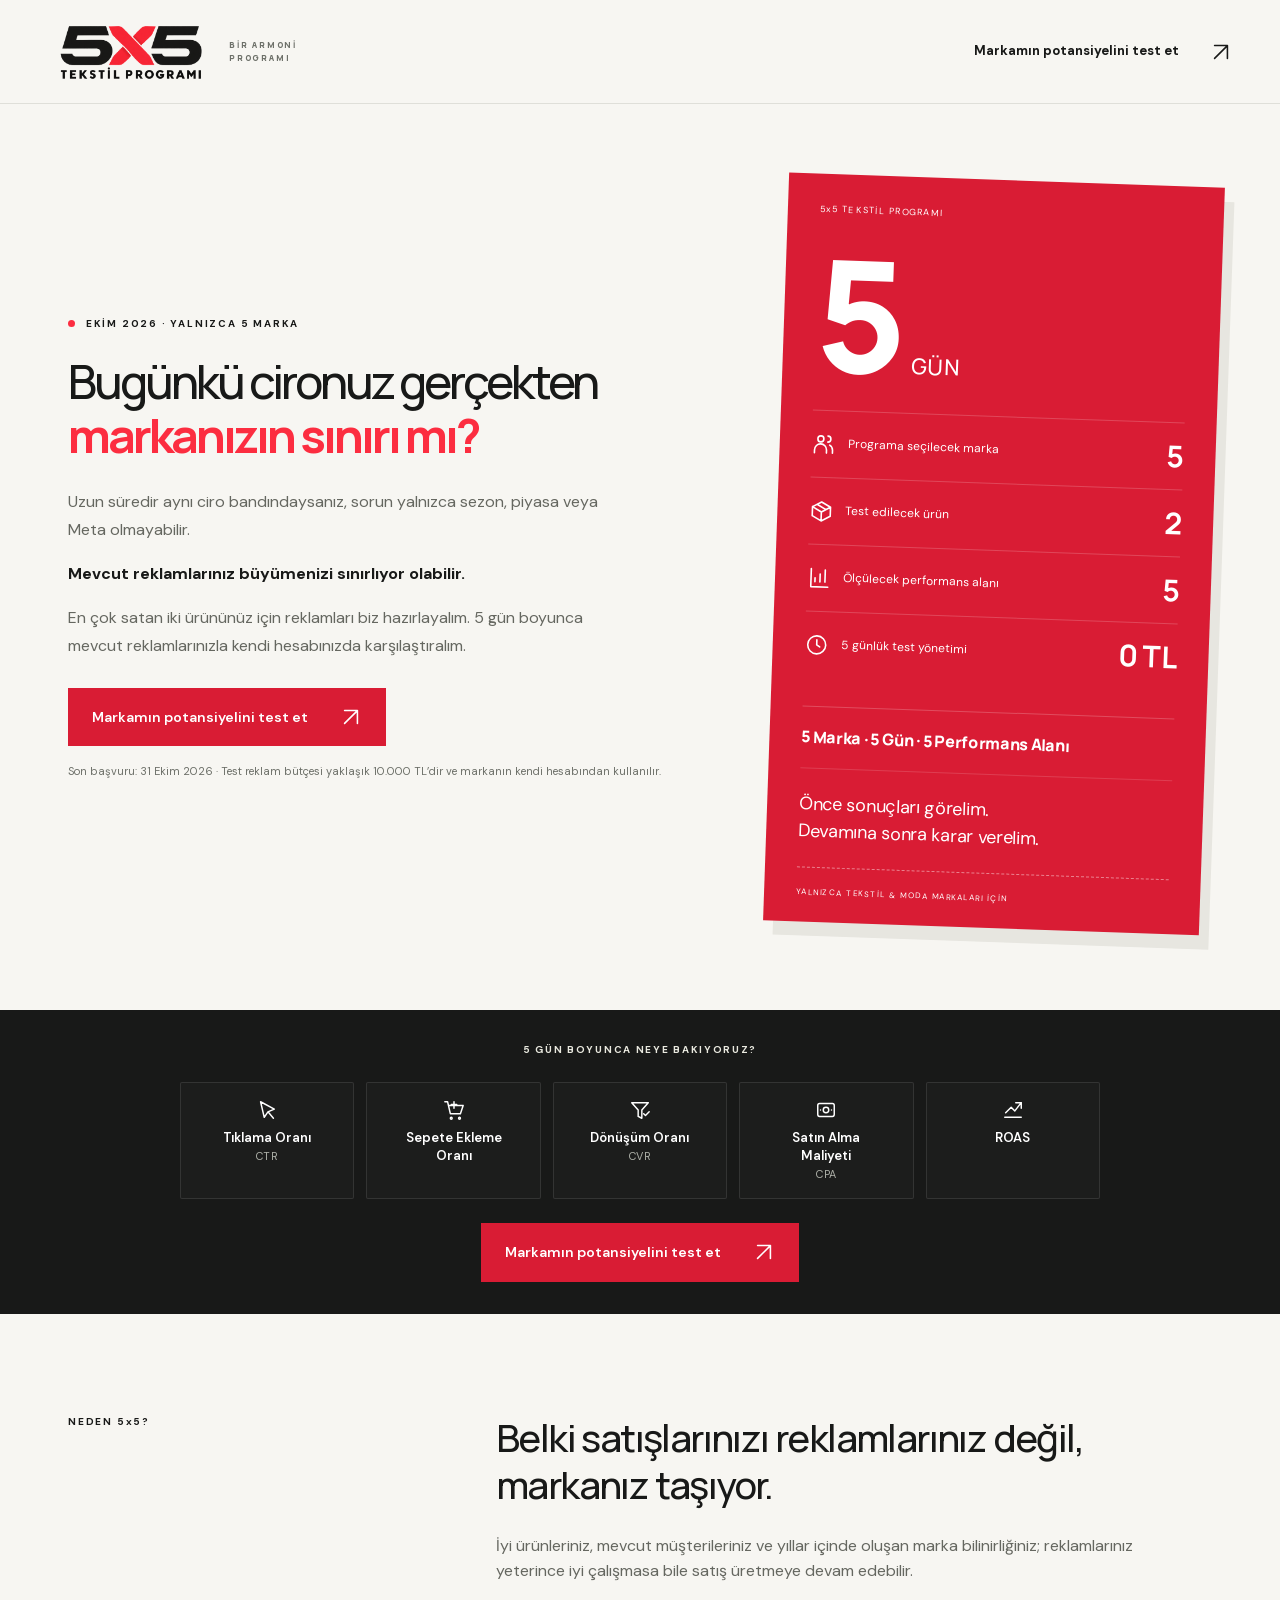
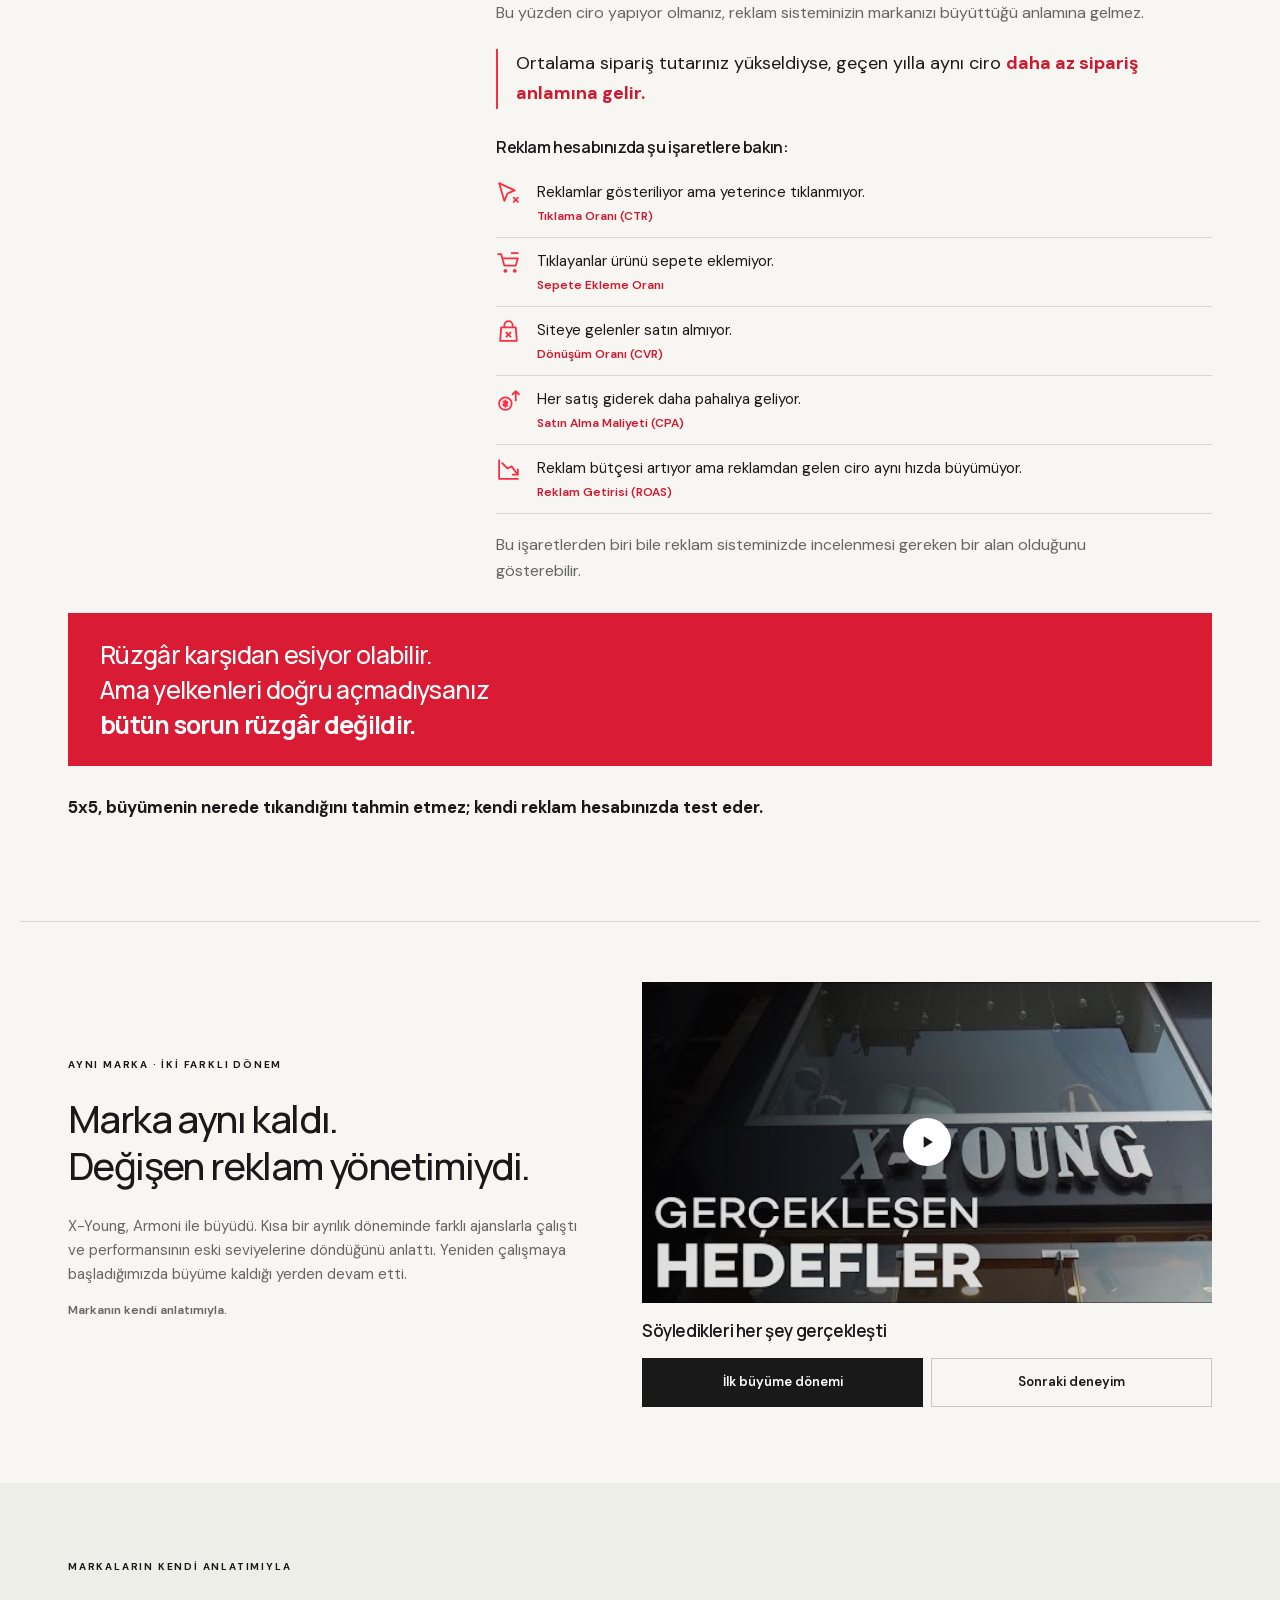
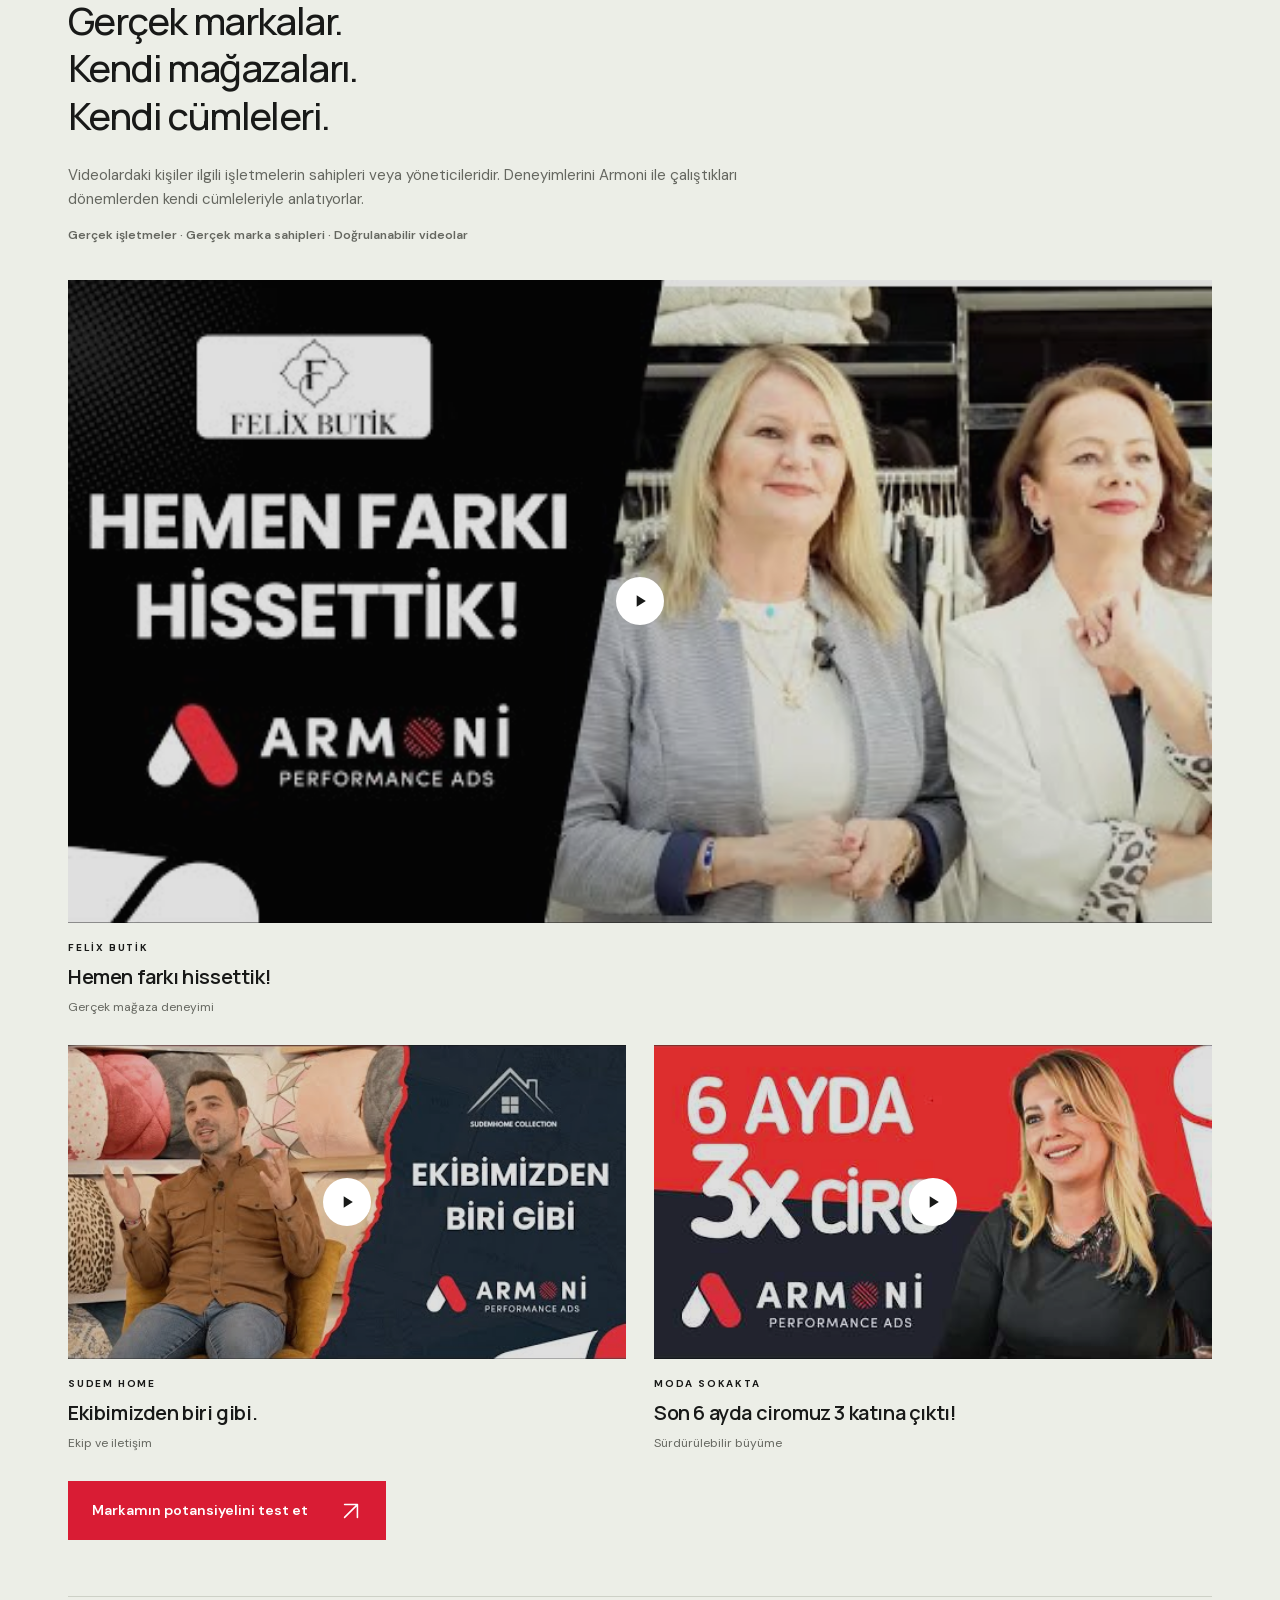
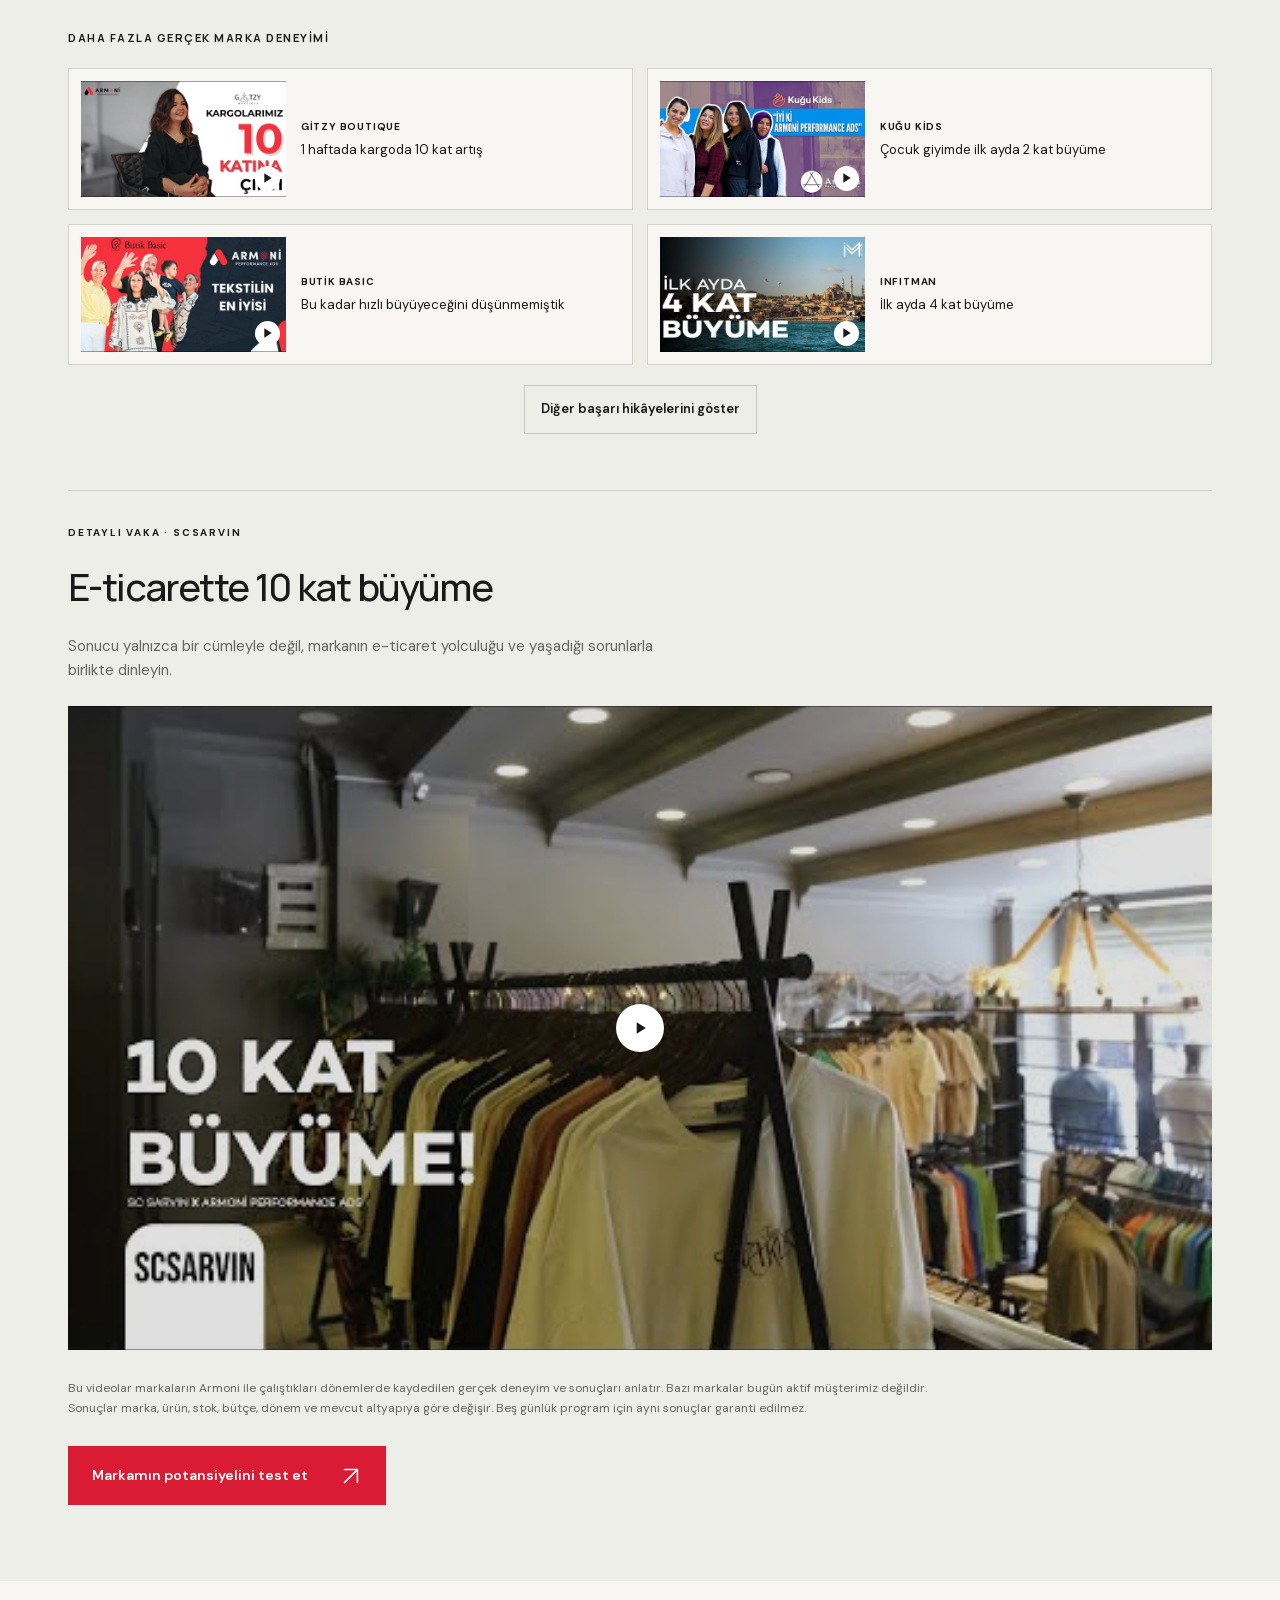
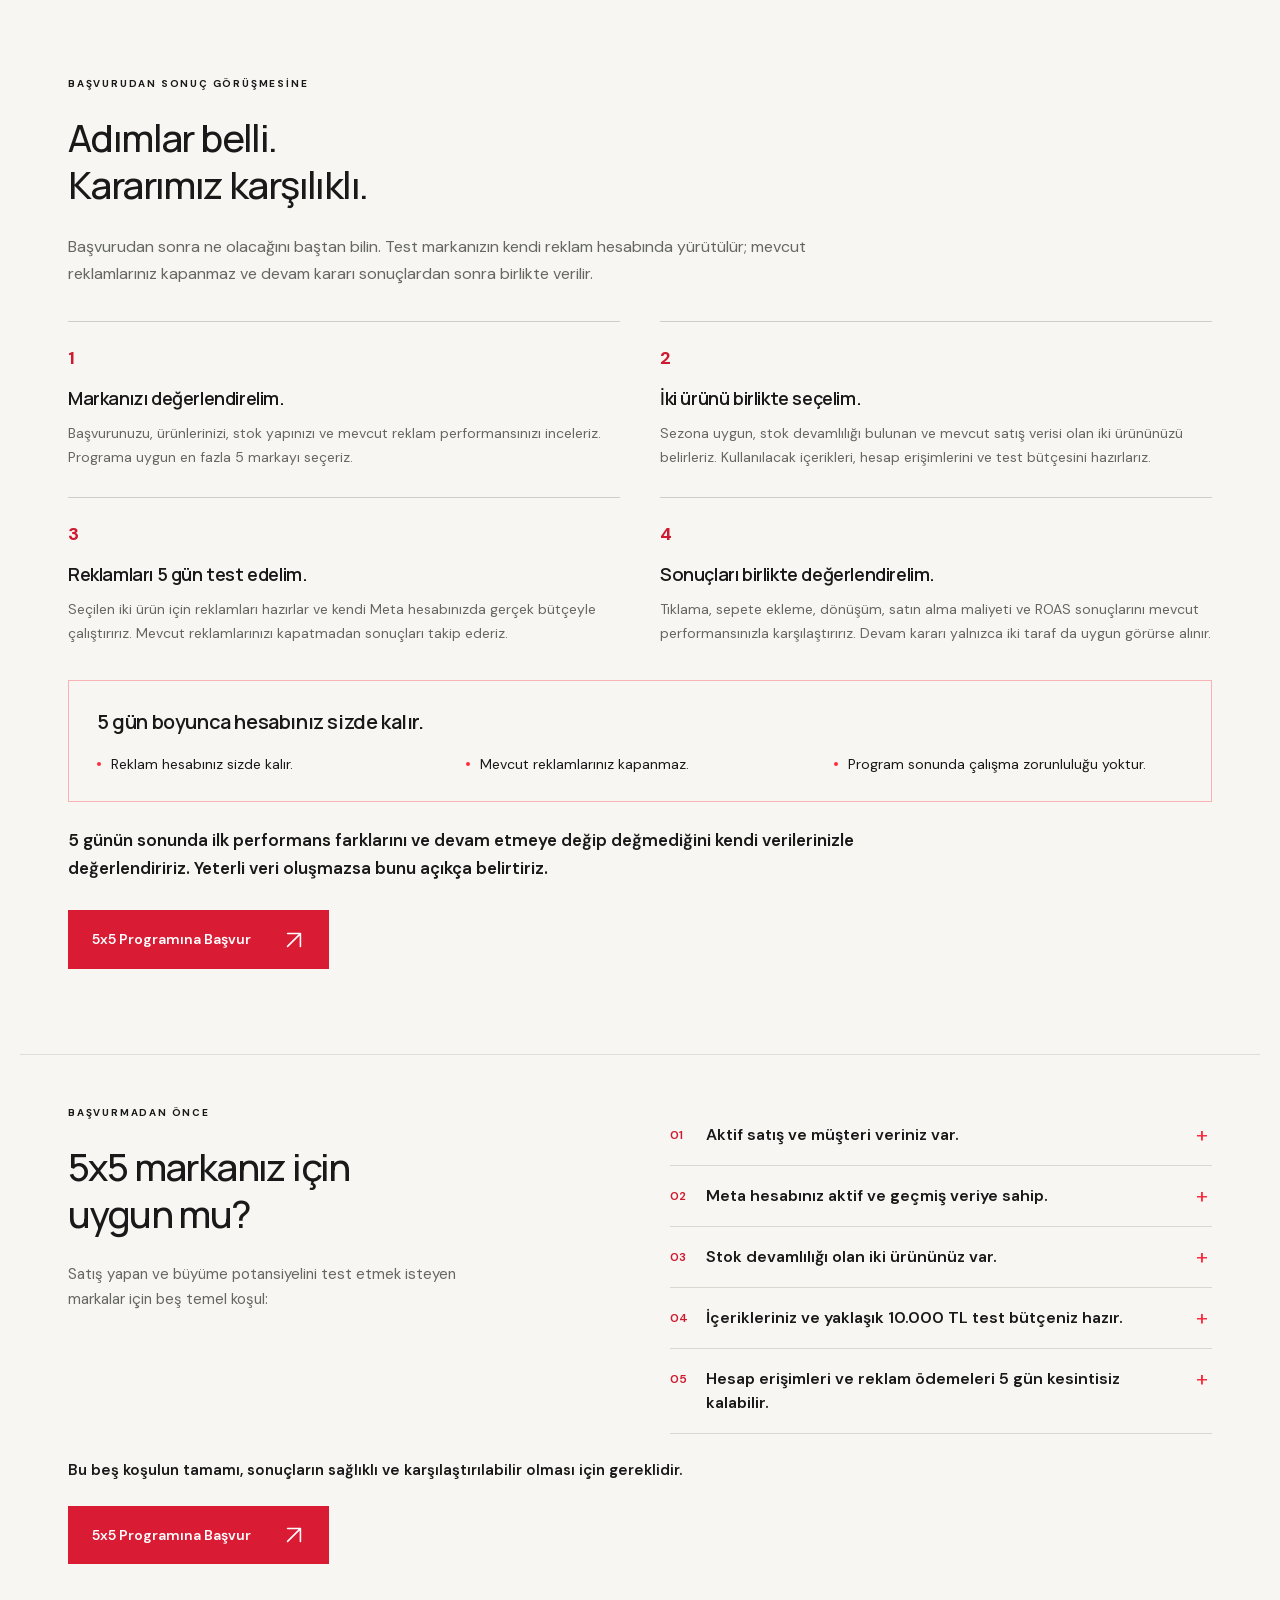
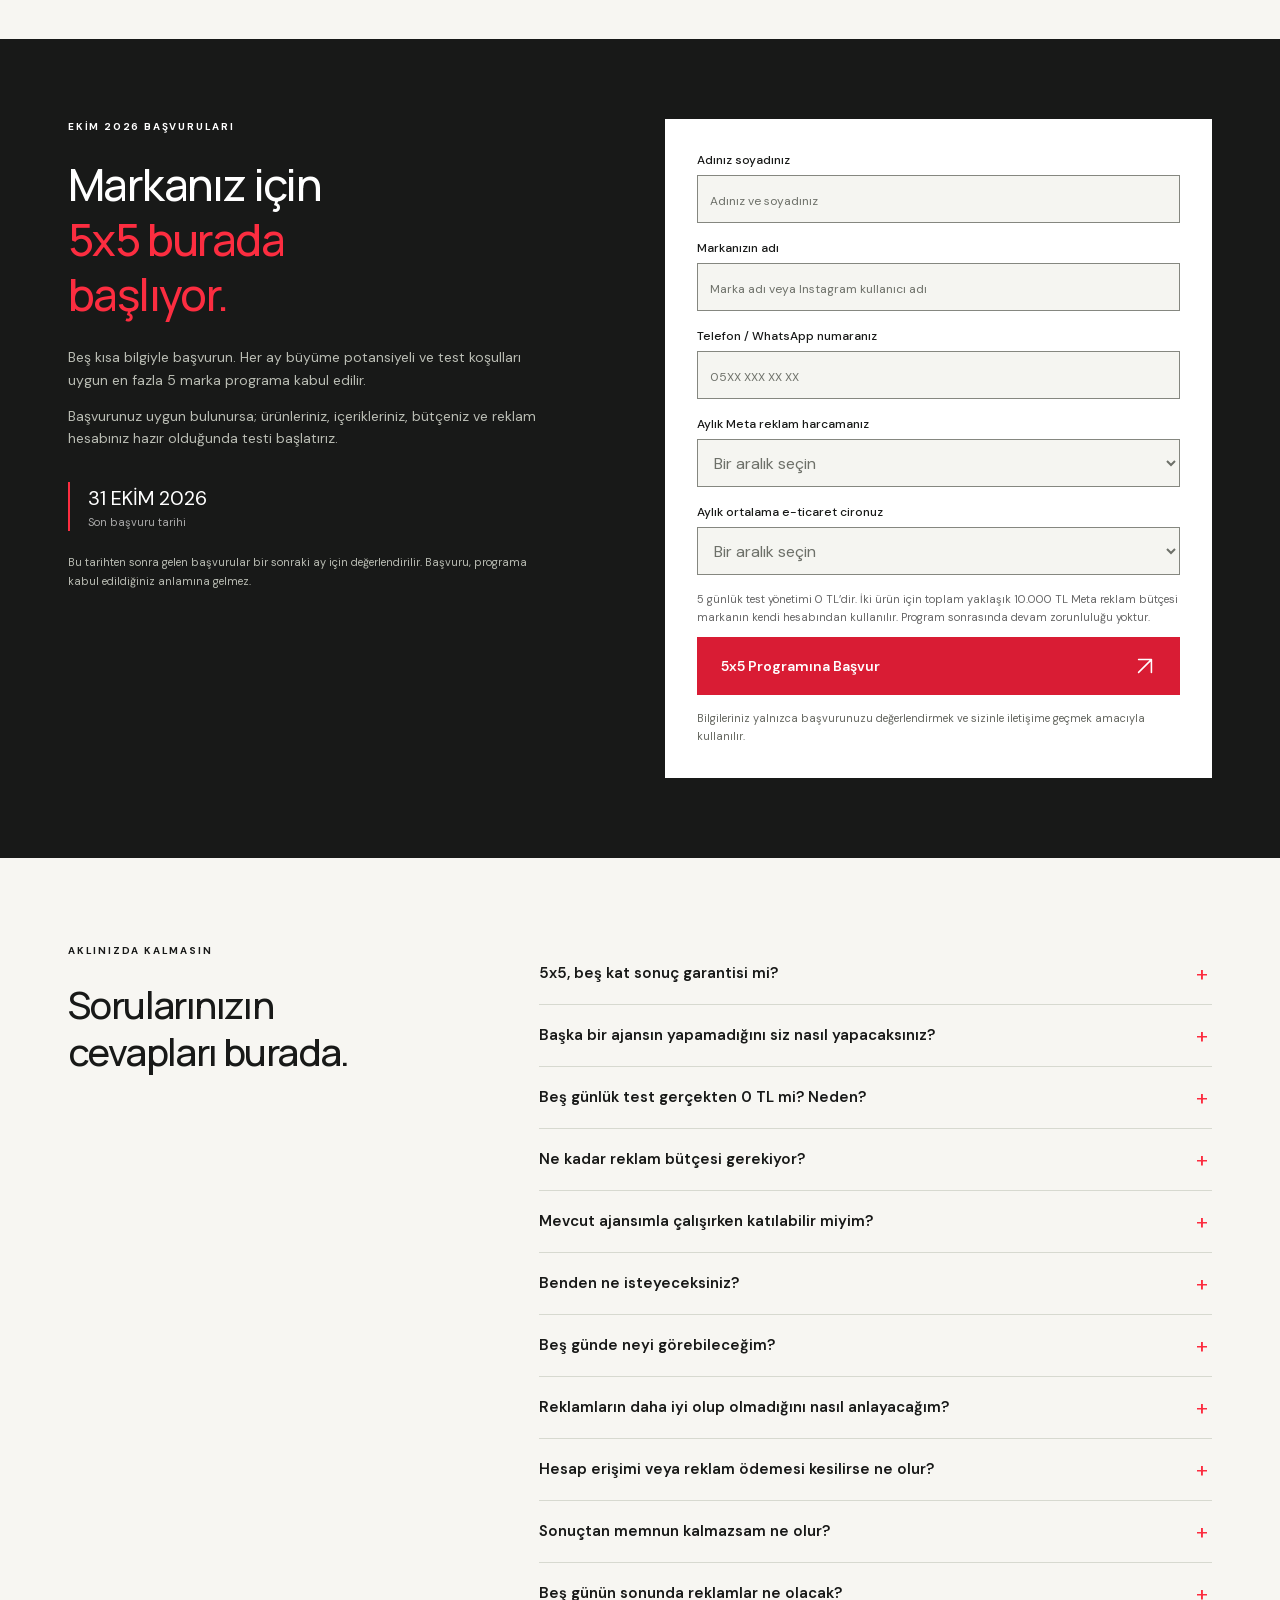
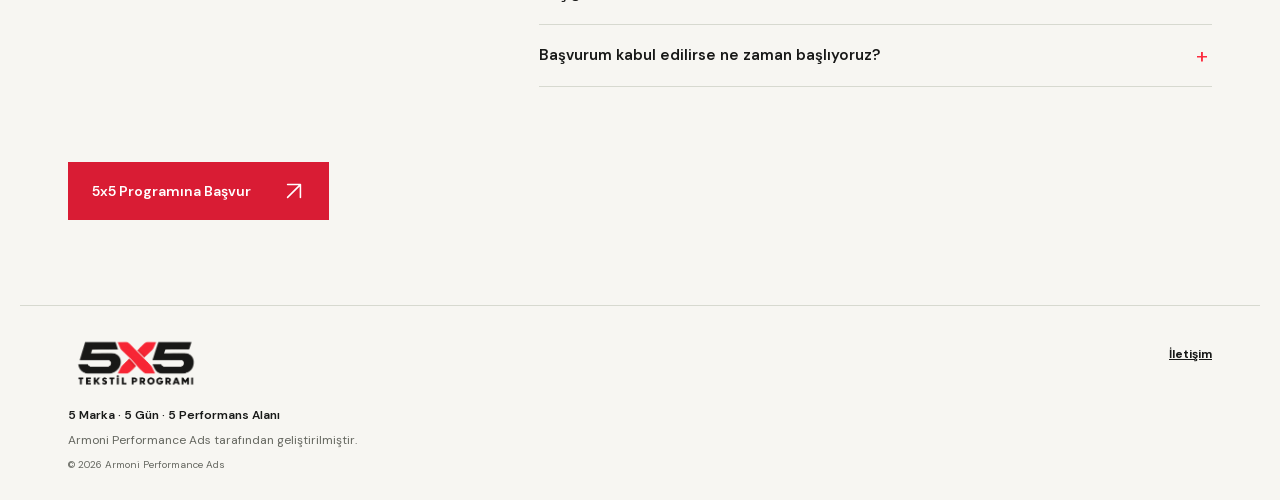
==== index2.html @ 724b3613 "Rename index.html to index2.html" ====
<!doctype html><html lang="tr"><head><meta charset="utf-8"><meta name="viewport" content="width=device-width,initial-scale=1,viewport-fit=cover"><meta name="referrer" content="strict-origin-when-cross-origin"><meta name="description" content="Tekstil markanızın reklam performansını 5 günde gerçek verilerle karşılaştırın. Her ay en fazla 5 marka. 5 günlük test yönetimi 0 TL."><title>5x5 Tekstil Programı | Armoni Performance Ads</title><link rel="canonical" href="https://5x5tekstilprogrami.com/"><meta name="robots" content="index,follow"><meta property="og:type" content="website"><meta property="og:locale" content="tr_TR"><meta property="og:title" content="5x5 Tekstil Programı | Armoni Performance Ads"><meta property="og:description" content="Tekstil markanızın reklam performansını 5 günde gerçek verilerle karşılaştırın. Her ay en fazla 5 marka. 5 günlük test yönetimi 0 TL."><meta property="og:url" content="https://5x5tekstilprogrami.com/"><meta property="og:image" content="https://5x5tekstilprogrami.com/assets/5x5-tekstil-programi-logo.png"><meta property="og:image:width" content="568"><meta property="og:image:height" content="249"><meta property="og:image:alt" content="5x5 Tekstil Programı"><link rel="icon" type="image/png" href="assets/5x5-tekstil-programi-logo.png"><link rel="preload" as="font" href="assets/fonts/font-2.woff2" type="font/woff2" crossorigin><link rel="preload" as="font" href="assets/fonts/font-4.woff2" type="font/woff2" crossorigin><link rel="stylesheet" href="assets/fonts/fonts.css"><link rel="stylesheet" href="style.css"><link rel="preload" as="image" href="assets/5x5-tekstil-programi-logo.png" fetchpriority="high"></head><body><a class="skip-link" href="#main-content">İçeriğe geç</a>
<header><a class="brand" href="#" aria-label="5x5 Tekstil Programı ana sayfa"><img class="program-logo" src="assets/5x5-tekstil-programi-logo.png" alt="5x5 Tekstil Programı" width="568" height="249" loading="eager" fetchpriority="high"><span class="small">BİR ARMONİ PROGRAMI</span></a><a class="nav-cta" href="#basvuru">Markamın potansiyelini test et <svg class="cta-arrow" xmlns="http://www.w3.org/2000/svg" width="22" height="22" viewBox="0 0 24 24" fill="none" stroke="currentColor" stroke-width="1.7" stroke-linecap="round" stroke-linejoin="round" aria-hidden="true" focusable="false"><path d="M5 19 19 5M5 5h14v14"/></svg></a></header>
<main id="main-content" tabindex="-1"><section class="hero wrap"><div><p class="eyebrow"><span class="dot"></span> EKİM 2026 · YALNIZCA 5 MARKA</p><h1>Bugünkü cironuz gerçekten<br><em><strong>markanızın sınırı mı?</strong></em></h1><div class="hero-copy"><p>Uzun süredir aynı ciro bandındaysanız, sorun yalnızca sezon, piyasa veya Meta olmayabilir.</p><p><strong>Mevcut reklamlarınız büyümenizi sınırlıyor olabilir.</strong></p><p>En çok satan iki ürününüz için reklamları biz hazırlayalım. 5 gün boyunca mevcut reklamlarınızla kendi hesabınızda karşılaştıralım.</p></div><a class="button" href="#basvuru">Markamın potansiyelini test et <svg class="cta-arrow" xmlns="http://www.w3.org/2000/svg" width="22" height="22" viewBox="0 0 24 24" fill="none" stroke="currentColor" stroke-width="1.7" stroke-linecap="round" stroke-linejoin="round" aria-hidden="true" focusable="false"><path d="M5 19 19 5M5 5h14v14"/></svg></a><p class="fine">Son başvuru: 31 Ekim 2026 · Test reklam bütçesi yaklaşık 10.000 TL’dir ve markanın kendi hesabından kullanılır.</p></div><aside class="program"><div class="program-top">5x5 TEKSTİL PROGRAMI</div><div class="big-five">5<span>GÜN</span></div><div class="ticket-row"><span class="ticket-label"><svg class="metric-icon" xmlns="http://www.w3.org/2000/svg" width="24" height="24" viewBox="0 0 24 24" fill="none" stroke="currentColor" stroke-width="1.6" stroke-linecap="round" stroke-linejoin="round" aria-hidden="true" focusable="false"><circle cx="9" cy="7" r="3"/><path d="M3 21v-3a6 6 0 0 1 12 0v3M16 4a3 3 0 0 1 0 6M21 21v-3a6 6 0 0 0-3-5"/></svg><span>Programa seçilecek marka</span></span><strong>5</strong></div><div class="ticket-row"><span class="ticket-label"><svg class="metric-icon" xmlns="http://www.w3.org/2000/svg" width="24" height="24" viewBox="0 0 24 24" fill="none" stroke="currentColor" stroke-width="1.6" stroke-linecap="round" stroke-linejoin="round" aria-hidden="true" focusable="false"><path d="m12 3 9 5-9 5-9-5 9-5Zm-9 5v9l9 5 9-5V8M12 13v9M7.5 5.5l9 5"/></svg><span>Test edilecek ürün</span></span><strong>2</strong></div><div class="ticket-row"><span class="ticket-label"><svg class="metric-icon" xmlns="http://www.w3.org/2000/svg" width="24" height="24" viewBox="0 0 24 24" fill="none" stroke="currentColor" stroke-width="1.6" stroke-linecap="round" stroke-linejoin="round" aria-hidden="true" focusable="false"><path d="M4 3v18h17M8 16v-4M13 16V8M18 16V4"/></svg><span>Ölçülecek performans alanı</span></span><strong>5</strong></div><div class="ticket-row"><span class="ticket-label"><svg class="metric-icon" xmlns="http://www.w3.org/2000/svg" width="24" height="24" viewBox="0 0 24 24" fill="none" stroke="currentColor" stroke-width="1.6" stroke-linecap="round" stroke-linejoin="round" aria-hidden="true" focusable="false"><circle cx="12" cy="12" r="9"/><path d="M12 7v5l3 2"/></svg><span>5 günlük test yönetimi</span></span><strong>0 TL</strong></div><p class="program-method">5 Marka · 5 Gün · 5 Performans Alanı</p><p class="program-message">Önce sonuçları görelim.<br>Devamına sonra karar verelim.</p><span class="ticket-bottom">YALNIZCA TEKSTİL &amp; MODA MARKALARI İÇİN</span></aside></section>
<div class="strip performance-strip"><p>5 GÜN BOYUNCA NEYE BAKIYORUZ?</p><ul role="list" aria-label="Ölçülen beş performans alanı"><li><svg class="metric-icon" xmlns="http://www.w3.org/2000/svg" width="24" height="24" viewBox="0 0 24 24" fill="none" stroke="currentColor" stroke-width="1.6" stroke-linecap="round" stroke-linejoin="round" aria-hidden="true" focusable="false"><path d="m5 3 4 17 4-6 7-3L5 3ZM14 15l5 6"/></svg><span class="performance-name">Tıklama Oranı</span><span class="performance-detail">CTR</span></li><li><svg class="metric-icon" xmlns="http://www.w3.org/2000/svg" width="24" height="24" viewBox="0 0 24 24" fill="none" stroke="currentColor" stroke-width="1.6" stroke-linecap="round" stroke-linejoin="round" aria-hidden="true" focusable="false"><path d="M2 3h3l3 13h11l3-9H6M12 3v7M9 6h6"/><circle cx="9" cy="21" r="1"/><circle cx="18" cy="21" r="1"/></svg><span class="performance-name">Sepete Ekleme<br>Oranı</span></li><li><svg class="metric-icon" xmlns="http://www.w3.org/2000/svg" width="24" height="24" viewBox="0 0 24 24" fill="none" stroke="currentColor" stroke-width="1.6" stroke-linecap="round" stroke-linejoin="round" aria-hidden="true" focusable="false"><path d="m3 4 7 8v7l4 2v-9l7-8H3ZM16 16l2 2 4-4"/></svg><span class="performance-name">Dönüşüm Oranı</span><span class="performance-detail">CVR</span></li><li><svg class="metric-icon" xmlns="http://www.w3.org/2000/svg" width="24" height="24" viewBox="0 0 24 24" fill="none" stroke="currentColor" stroke-width="1.6" stroke-linecap="round" stroke-linejoin="round" aria-hidden="true" focusable="false"><rect x="3" y="5" width="18" height="14" rx="2"/><circle cx="12" cy="12" r="3"/><path d="M6 12h.01M18 12h.01"/></svg><span class="performance-name">Satın Alma<br>Maliyeti</span><span class="performance-detail">CPA</span></li><li><svg class="metric-icon" xmlns="http://www.w3.org/2000/svg" width="24" height="24" viewBox="0 0 24 24" fill="none" stroke="currentColor" stroke-width="1.6" stroke-linecap="round" stroke-linejoin="round" aria-hidden="true" focusable="false"><path d="M3 20h18M4 15l6-6 4 4 7-9M15 4h6v6"/></svg><span class="performance-name">ROAS</span></li></ul><a class="button" href="#basvuru">Markamın potansiyelini test et <svg class="cta-arrow" xmlns="http://www.w3.org/2000/svg" width="22" height="22" viewBox="0 0 24 24" fill="none" stroke="currentColor" stroke-width="1.7" stroke-linecap="round" stroke-linejoin="round" aria-hidden="true" focusable="false"><path d="M5 19 19 5M5 5h14v14"/></svg></a></div>
<section class="wrap intro why-program"><p class="eyebrow">NEDEN 5x5?</p><div class="why-copy"><h2>Belki satışlarınızı reklamlarınız değil, markanız taşıyor.</h2><p>İyi ürünleriniz, mevcut müşterileriniz ve yıllar içinde oluşan marka bilinirliğiniz; reklamlarınız yeterince iyi çalışmasa bile satış üretmeye devam edebilir.</p><p>Bu yüzden ciro yapıyor olmanız, reklam sisteminizin markanızı büyüttüğü anlamına gelmez.</p><p class="revenue-caution">Ortalama sipariş tutarınız yükseldiyse, geçen yılla aynı ciro <strong>daha az sipariş anlamına gelir.</strong></p><h3>Reklam hesabınızda şu işaretlere bakın:</h3><ul role="list" class="why-signs"><li><svg class="why-sign-icon" width="25" height="25" viewBox="0 0 24 24" fill="none" stroke="currentColor" stroke-width="1.7" stroke-linecap="round" stroke-linejoin="round" aria-hidden="true" focusable="false"><path d="m3 2 5 17 3-7 7-3L3 2Z"/><path d="m17 16 4 4m0-4-4 4"/></svg><div class="why-sign-copy"><span>Reklamlar gösteriliyor ama yeterince tıklanmıyor.</span><span class="why-metric">Tıklama Oranı (CTR)</span></div></li><li><svg class="why-sign-icon" width="25" height="25" viewBox="0 0 24 24" fill="none" stroke="currentColor" stroke-width="1.7" stroke-linecap="round" stroke-linejoin="round" aria-hidden="true" focusable="false"><path d="M2 4h3l3 11h11l2-7H6M15 3h6"/><circle cx="9" cy="20" r="1"/><circle cx="18" cy="20" r="1"/></svg><div class="why-sign-copy"><span>Tıklayanlar ürünü sepete eklemiyor.</span><span class="why-metric">Sepete Ekleme Oranı</span></div></li><li><svg class="why-sign-icon" width="25" height="25" viewBox="0 0 24 24" fill="none" stroke="currentColor" stroke-width="1.7" stroke-linecap="round" stroke-linejoin="round" aria-hidden="true" focusable="false"><path d="M5 8h14l1 13H4L5 8ZM8 8V6a4 4 0 0 1 8 0v2M10 13l4 4m0-4-4 4"/></svg><div class="why-sign-copy"><span>Siteye gelenler satın almıyor.</span><span class="why-metric">Dönüşüm Oranı (CVR)</span></div></li><li><svg class="why-sign-icon" width="25" height="25" viewBox="0 0 24 24" fill="none" stroke="currentColor" stroke-width="1.7" stroke-linecap="round" stroke-linejoin="round" aria-hidden="true" focusable="false"><circle cx="9" cy="15" r="6"/><path d="M9 12v6m-2-5h3a1 1 0 0 1 0 2H8a1 1 0 0 0 0 2h3M19 12V3m-3 3 3-3 3 3"/></svg><div class="why-sign-copy"><span>Her satış giderek daha pahalıya geliyor.</span><span class="why-metric">Satın Alma Maliyeti (CPA)</span></div></li><li><svg class="why-sign-icon" width="25" height="25" viewBox="0 0 24 24" fill="none" stroke="currentColor" stroke-width="1.7" stroke-linecap="round" stroke-linejoin="round" aria-hidden="true" focusable="false"><path d="M3 3v18h18M6 6l5 5 4-2 6 8M16 17h5v-5"/></svg><div class="why-sign-copy"><span>Reklam bütçesi artıyor ama reklamdan gelen ciro aynı hızda büyümüyor.</span><span class="why-metric">Reklam Getirisi (ROAS)</span></div></li></ul><p class="why-note">Bu işaretlerden biri bile reklam sisteminizde incelenmesi gereken bir alan olduğunu gösterebilir.</p></div><blockquote class="why-metaphor"><span>Rüzgâr karşıdan esiyor olabilir.</span> <span>Ama yelkenleri doğru açmadıysanız</span> <strong>bütün sorun rüzgâr değildir.</strong></blockquote><p class="why-closing">5x5, büyümenin nerede tıkandığını tahmin etmez; kendi reklam hesabınızda test eder.</p></section>
<section class="xyoung-case wrap" aria-labelledby="xyoung-heading"><div class="case-copy"><p class="eyebrow">AYNI MARKA · İKİ FARKLI DÖNEM</p><h2 id="xyoung-heading">Marka aynı kaldı.<br>Değişen reklam yönetimiydi.</h2><p>X-Young, Armoni ile büyüdü. Kısa bir ayrılık döneminde farklı ajanslarla çalıştı ve performansının eski seviyelerine döndüğünü anlattı. Yeniden çalışmaya başladığımızda büyüme kaldığı yerden devam etti.</p><p class="case-trust">Markanın kendi anlatımıyla.</p></div><div class="case-player"><div id="xyoung-panel" role="tabpanel" aria-labelledby="xyoung-tab-1"><button type="button" class="video" data-video="e--o4n1qIz4" data-title="X-YOUNG — Söyledikleri her şey gerçekleşti" aria-label="X-YOUNG — Söyledikleri her şey gerçekleşti videosunu oynat" id="xyoung-video"><img src="assets/video-thumbnails/e--o4n1qIz4.jpg" alt="X-YOUNG video kapağı" loading="lazy" width="480" height="270"><span class="play"><svg viewBox="0 0 24 24" width="20" height="20" fill="currentColor" aria-hidden="true"><path d="m8 5 11 7-11 7z"/></svg></span></button><h3 id="xyoung-title">Söyledikleri her şey gerçekleşti</h3></div><div class="case-tabs" role="tablist" aria-label="X-Young deneyim dönemleri"><button type="button" id="xyoung-tab-1" role="tab" aria-selected="true" aria-controls="xyoung-panel" data-case-video="e--o4n1qIz4" data-case-title="Söyledikleri her şey gerçekleşti">İlk büyüme dönemi</button><button type="button" id="xyoung-tab-2" role="tab" tabindex="-1" aria-selected="false" aria-controls="xyoung-panel" data-case-video="jlmc90x13nE" data-case-title="İlk ayda ciromuzu 2 katına çıkardılar!">Sonraki deneyim</button></div></div></section><section class="stories reference-stories" id="referanslar"><div class="wrap"><div class="reference-intro"><p class="eyebrow">MARKALARIN KENDİ ANLATIMIYLA</p><h2>Gerçek markalar.<br>Kendi mağazaları.<br>Kendi cümleleri.</h2><p>Videolardaki kişiler ilgili işletmelerin sahipleri veya yöneticileridir. Deneyimlerini Armoni ile çalıştıkları dönemlerden kendi cümleleriyle anlatıyorlar.</p><p class="ref-trust">Gerçek işletmeler · Gerçek marka sahipleri · Doğrulanabilir videolar</p></div><div class="featured-refs"><article><button type="button" class="video" data-video="v6_KRv1gMnw" data-title="FELİX BUTİK — Hemen farkı hissettik!" aria-label="FELİX BUTİK — Hemen farkı hissettik! videosunu oynat" ><img src="assets/video-thumbnails/v6_KRv1gMnw.jpg" alt="FELİX BUTİK video kapağı" loading="lazy" width="480" height="270"><span class="play"><svg viewBox="0 0 24 24" width="20" height="20" fill="currentColor" aria-hidden="true"><path d="m8 5 11 7-11 7z"/></svg></span></button><p class="eyebrow">FELİX BUTİK</p><h3>Hemen farkı hissettik!</h3><p class="ref-context">Gerçek mağaza deneyimi</p></article><article><button type="button" class="video" data-video="5_s_2M552jU" data-title="SUDEM HOME — Ekibimizden biri gibi." aria-label="SUDEM HOME — Ekibimizden biri gibi. videosunu oynat" ><img src="assets/video-thumbnails/5_s_2M552jU.jpg" alt="SUDEM HOME video kapağı" loading="lazy" width="480" height="270"><span class="play"><svg viewBox="0 0 24 24" width="20" height="20" fill="currentColor" aria-hidden="true"><path d="m8 5 11 7-11 7z"/></svg></span></button><p class="eyebrow">SUDEM HOME</p><h3>Ekibimizden biri gibi.</h3><p class="ref-context">Ekip ve iletişim</p></article><article><button type="button" class="video" data-video="uiZ_ZcoqNw0" data-title="MODA SOKAKTA — Son 6 ayda ciromuz 3 katına çıktı!" aria-label="MODA SOKAKTA — Son 6 ayda ciromuz 3 katına çıktı! videosunu oynat" ><img src="assets/video-thumbnails/uiZ_ZcoqNw0.jpg" alt="MODA SOKAKTA video kapağı" loading="lazy" width="480" height="270"><span class="play"><svg viewBox="0 0 24 24" width="20" height="20" fill="currentColor" aria-hidden="true"><path d="m8 5 11 7-11 7z"/></svg></span></button><p class="eyebrow">MODA SOKAKTA</p><h3>Son 6 ayda ciromuz 3 katına çıktı!</h3><p class="ref-context">Sürdürülebilir büyüme</p></article></div><div class="refs-cta"><a class="button" href="#basvuru">Markamın potansiyelini test et <svg class="cta-arrow" xmlns="http://www.w3.org/2000/svg" width="22" height="22" viewBox="0 0 24 24" fill="none" stroke="currentColor" stroke-width="1.7" stroke-linecap="round" stroke-linejoin="round" aria-hidden="true" focusable="false"><path d="M5 19 19 5M5 5h14v14"/></svg></a></div><div class="reference-library"><h3 class="eyebrow">DAHA FAZLA GERÇEK MARKA DENEYİMİ</h3><div class="compact-grid"><button type="button" class="compact-ref" data-video="Da2yG4L6Cvw" data-title="GİTZY BOUTIQUE — 1 haftada kargoda 10 kat artış" aria-label="GİTZY BOUTIQUE — 1 haftada kargoda 10 kat artış videosunu oynat"><span class="compact-thumb"><img src="assets/video-thumbnails/Da2yG4L6Cvw.jpg" alt="" loading="lazy" width="480" height="270"><span class="compact-play"><svg viewBox="0 0 24 24" width="20" height="20" fill="currentColor" aria-hidden="true"><path d="m8 5 11 7-11 7z"/></svg></span></span><span class="compact-copy"><strong>GİTZY BOUTIQUE</strong><span>1 haftada kargoda 10 kat artış</span></span></button><button type="button" class="compact-ref" data-video="Bq5XdWG4wxs" data-title="KUĞU KİDS — Çocuk giyimde ilk ayda 2 kat büyüme" aria-label="KUĞU KİDS — Çocuk giyimde ilk ayda 2 kat büyüme videosunu oynat"><span class="compact-thumb"><img src="assets/video-thumbnails/Bq5XdWG4wxs.jpg" alt="" loading="lazy" width="480" height="270"><span class="compact-play"><svg viewBox="0 0 24 24" width="20" height="20" fill="currentColor" aria-hidden="true"><path d="m8 5 11 7-11 7z"/></svg></span></span><span class="compact-copy"><strong>KUĞU KİDS</strong><span>Çocuk giyimde ilk ayda 2 kat büyüme</span></span></button><button type="button" class="compact-ref" data-video="ktrP_CDAVSI" data-title="BUTİK BASIC — Bu kadar hızlı büyüyeceğini düşünmemiştik" aria-label="BUTİK BASIC — Bu kadar hızlı büyüyeceğini düşünmemiştik videosunu oynat"><span class="compact-thumb"><img src="assets/video-thumbnails/ktrP_CDAVSI.jpg" alt="" loading="lazy" width="480" height="270"><span class="compact-play"><svg viewBox="0 0 24 24" width="20" height="20" fill="currentColor" aria-hidden="true"><path d="m8 5 11 7-11 7z"/></svg></span></span><span class="compact-copy"><strong>BUTİK BASIC</strong><span>Bu kadar hızlı büyüyeceğini düşünmemiştik</span></span></button><button type="button" class="compact-ref" data-video="dRsuxk3LyNk" data-title="INFITMAN — İlk ayda 4 kat büyüme" aria-label="INFITMAN — İlk ayda 4 kat büyüme videosunu oynat"><span class="compact-thumb"><img src="assets/video-thumbnails/dRsuxk3LyNk.jpg" alt="" loading="lazy" width="480" height="270"><span class="compact-play"><svg viewBox="0 0 24 24" width="20" height="20" fill="currentColor" aria-hidden="true"><path d="m8 5 11 7-11 7z"/></svg></span></span><span class="compact-copy"><strong>INFITMAN</strong><span>İlk ayda 4 kat büyüme</span></span></button></div><div class="compact-grid more-stories" id="more-stories" hidden><button type="button" class="compact-ref" data-video="5TZXzGvAipg" data-title="NİHAL ÇAĞLAYAN — Armoni Performance iyi ki var" aria-label="NİHAL ÇAĞLAYAN — Armoni Performance iyi ki var videosunu oynat"><span class="compact-thumb"><img src="assets/video-thumbnails/5TZXzGvAipg.jpg" alt="" loading="lazy" width="480" height="270"><span class="compact-play"><svg viewBox="0 0 24 24" width="20" height="20" fill="currentColor" aria-hidden="true"><path d="m8 5 11 7-11 7z"/></svg></span></span><span class="compact-copy"><strong>NİHAL ÇAĞLAYAN</strong><span>Armoni Performance iyi ki var</span></span></button><button type="button" class="compact-ref" data-video="ZZXti1OBl9Y" data-title="BEYLERCE — 2 ayda 7 haneli ciroya" aria-label="BEYLERCE — 2 ayda 7 haneli ciroya videosunu oynat"><span class="compact-thumb"><img src="assets/video-thumbnails/ZZXti1OBl9Y.jpg" alt="" loading="lazy" width="480" height="270"><span class="compact-play"><svg viewBox="0 0 24 24" width="20" height="20" fill="currentColor" aria-hidden="true"><path d="m8 5 11 7-11 7z"/></svg></span></span><span class="compact-copy"><strong>BEYLERCE</strong><span>2 ayda 7 haneli ciroya</span></span></button><button type="button" class="compact-ref" data-video="ePYmnQMpDyY" data-title="CLUBBER BUTİK — E-ticarette iki ay içinde %600 büyüme" aria-label="CLUBBER BUTİK — E-ticarette iki ay içinde %600 büyüme videosunu oynat"><span class="compact-thumb"><img src="assets/video-thumbnails/ePYmnQMpDyY.jpg" alt="" loading="lazy" width="480" height="270"><span class="compact-play"><svg viewBox="0 0 24 24" width="20" height="20" fill="currentColor" aria-hidden="true"><path d="m8 5 11 7-11 7z"/></svg></span></span><span class="compact-copy"><strong>CLUBBER BUTİK</strong><span>E-ticarette iki ay içinde %600 büyüme</span></span></button></div><button class="stories-toggle" type="button" aria-expanded="false" aria-controls="more-stories">Diğer başarı hikâyelerini göster</button></div><div class="detailed-case"><p class="eyebrow">DETAYLI VAKA · SCSARVIN</p><h2>E-ticarette 10 kat büyüme</h2><p>Sonucu yalnızca bir cümleyle değil, markanın e-ticaret yolculuğu ve yaşadığı sorunlarla birlikte dinleyin.</p><button type="button" class="video" data-video="wN8hwjBbTFw" data-title="SCSARVİN — E-ticarette 10 kat büyüme" aria-label="SCSARVİN — E-ticarette 10 kat büyüme videosunu oynat" ><img src="assets/video-thumbnails/wN8hwjBbTFw.jpg" alt="SCSARVİN video kapağı" loading="lazy" width="480" height="270"><span class="play"><svg viewBox="0 0 24 24" width="20" height="20" fill="currentColor" aria-hidden="true"><path d="m8 5 11 7-11 7z"/></svg></span></button></div><p class="reference-disclosure">Bu videolar markaların Armoni ile çalıştıkları dönemlerde kaydedilen gerçek deneyim ve sonuçları anlatır. Bazı markalar bugün aktif müşterimiz değildir. Sonuçlar marka, ürün, stok, bütçe, dönem ve mevcut altyapıya göre değişir. Beş günlük program için aynı sonuçlar garanti edilmez.</p><div class="refs-cta"><a class="button" href="#basvuru">Markamın potansiyelini test et <svg class="cta-arrow" xmlns="http://www.w3.org/2000/svg" width="22" height="22" viewBox="0 0 24 24" fill="none" stroke="currentColor" stroke-width="1.7" stroke-linecap="round" stroke-linejoin="round" aria-hidden="true" focusable="false"><path d="M5 19 19 5M5 5h14v14"/></svg></a></div></div></section><section class="wrap process" id="surec"><p class="eyebrow">BAŞVURUDAN SONUÇ GÖRÜŞMESİNE</p><h2>Adımlar belli.<br>Kararımız karşılıklı.</h2><p class="process-intro">Başvurudan sonra ne olacağını baştan bilin. Test markanızın kendi reklam hesabında yürütülür; mevcut reklamlarınız kapanmaz ve devam kararı sonuçlardan sonra birlikte verilir.</p><div class="steps"><article><span>1</span><h3>Markanızı değerlendirelim.</h3><p>Başvurunuzu, ürünlerinizi, stok yapınızı ve mevcut reklam performansınızı inceleriz. Programa uygun en fazla 5 markayı seçeriz.</p></article><article><span>2</span><h3>İki ürünü birlikte seçelim.</h3><p>Sezona uygun, stok devamlılığı bulunan ve mevcut satış verisi olan iki ürününüzü belirleriz. Kullanılacak içerikleri, hesap erişimlerini ve test bütçesini hazırlarız.</p></article><article><span>3</span><h3>Reklamları 5 gün test edelim.</h3><p>Seçilen iki ürün için reklamları hazırlar ve kendi Meta hesabınızda gerçek bütçeyle çalıştırırız. Mevcut reklamlarınızı kapatmadan sonuçları takip ederiz.</p></article><article><span>4</span><h3>Sonuçları birlikte değerlendirelim.</h3><p>Tıklama, sepete ekleme, dönüşüm, satın alma maliyeti ve ROAS sonuçlarını mevcut performansınızla karşılaştırırız. Devam kararı yalnızca iki taraf da uygun görürse alınır.</p></article></div><div class="process-assurance"><h3>5 gün boyunca hesabınız sizde kalır.</h3><ul role="list"><li>Reklam hesabınız sizde kalır.</li><li>Mevcut reklamlarınız kapanmaz.</li><li>Program sonunda çalışma zorunluluğu yoktur.</li></ul></div><p class="process-outcome">5 günün sonunda ilk performans farklarını ve devam etmeye değip değmediğini kendi verilerinizle değerlendiririz. Yeterli veri oluşmazsa bunu açıkça belirtiriz.</p><div class="section-apply"><a class="button process-apply" href="#basvuru">5x5 Programına Başvur <svg class="cta-arrow" xmlns="http://www.w3.org/2000/svg" width="22" height="22" viewBox="0 0 24 24" fill="none" stroke="currentColor" stroke-width="1.7" stroke-linecap="round" stroke-linejoin="round" aria-hidden="true" focusable="false"><path d="M5 19 19 5M5 5h14v14"/></svg></a></div></section><section class="wrap fit eligibility" id="uygunluk"><div><p class="eyebrow">BAŞVURMADAN ÖNCE</p><h2>5x5 markanız için<br>uygun mu?</h2><p class="eligibility-intro">Satış yapan ve büyüme potansiyelini test etmek isteyen markalar için beş temel koşul:</p></div><div class="eligibility-accordion"><div class="eligibility-item"><h3><button type="button" class="eligibility-toggle" id="condition-1" aria-expanded="false" aria-controls="condition-panel-1"><span class="condition-number">01</span><span>Aktif satış ve müşteri veriniz var.</span><span class="condition-icon" aria-hidden="true">+</span></button></h3><div class="condition-panel" id="condition-panel-1" role="region" aria-labelledby="condition-1" hidden><p>Program sıfırdan satışa başlayacak mağazalar için değil; hâlihazırda satış yapan ve karşılaştırılabilir müşteri ve reklam verisi bulunan tekstil veya moda markaları için tasarlanmıştır.</p></div></div><div class="eligibility-item"><h3><button type="button" class="eligibility-toggle" id="condition-2" aria-expanded="false" aria-controls="condition-panel-2"><span class="condition-number">02</span><span>Meta hesabınız aktif ve geçmiş veriye sahip.</span><span class="condition-icon" aria-hidden="true">+</span></button></h3><div class="condition-panel" id="condition-panel-2" role="region" aria-labelledby="condition-2" hidden><p>Hazırladığımız reklamları mevcut sonuçlarla karşılaştırabilmemiz için çalışan bir Meta reklam hesabına ve yeterli geçmiş veriye ihtiyaç vardır.</p></div></div><div class="eligibility-item"><h3><button type="button" class="eligibility-toggle" id="condition-3" aria-expanded="false" aria-controls="condition-panel-3"><span class="condition-number">03</span><span>Stok devamlılığı olan iki ürününüz var.</span><span class="condition-icon" aria-hidden="true">+</span></button></h3><div class="condition-panel" id="condition-panel-3" role="region" aria-labelledby="condition-3" hidden><p>Seçilen ürünlerin test boyunca satışta kalması; stok, fiyat ve teklif koşullarının korunması gerekir.</p></div></div><div class="eligibility-item"><h3><button type="button" class="eligibility-toggle" id="condition-4" aria-expanded="false" aria-controls="condition-panel-4"><span class="condition-number">04</span><span>İçerikleriniz ve yaklaşık 10.000 TL test bütçeniz hazır.</span><span class="condition-icon" aria-hidden="true">+</span></button></h3><div class="condition-panel" id="condition-panel-4" role="region" aria-labelledby="condition-4" hidden><p>İki ürün için kullanılabilecek Reels veya dikey video içeriklerine ihtiyaç vardır. Yaklaşık 10.000 TL reklam bütçesi markanın kendi Meta hesabından doğrudan harcanır.</p></div></div><div class="eligibility-item"><h3><button type="button" class="eligibility-toggle" id="condition-5" aria-expanded="false" aria-controls="condition-panel-5"><span class="condition-number">05</span><span>Hesap erişimleri ve reklam ödemeleri 5 gün kesintisiz kalabilir.</span><span class="condition-icon" aria-hidden="true">+</span></button></h3><div class="condition-panel" id="condition-panel-5" role="region" aria-labelledby="condition-5" hidden><p>Gerekli hesap erişimleri ve reklam ödeme yöntemi test boyunca aktif tutulmalıdır. Test kampanyalarının yönetimi ve optimizasyonu Armoni tarafından yürütülür. Armoni gerekli değişiklikleri ayrıca onay beklemeden yapabilir; marka veya mevcut ajansı test reklamlarını durduramaz, değiştiremez ya da erişimleri kısıtlayamaz.</p></div></div></div><p class="eligibility-note">Bu beş koşulun tamamı, sonuçların sağlıklı ve karşılaştırılabilir olması için gereklidir.</p><div class="section-apply"><a class="button eligibility-apply" href="#basvuru">5x5 Programına Başvur <svg class="cta-arrow" xmlns="http://www.w3.org/2000/svg" width="22" height="22" viewBox="0 0 24 24" fill="none" stroke="currentColor" stroke-width="1.7" stroke-linecap="round" stroke-linejoin="round" aria-hidden="true" focusable="false"><path d="M5 19 19 5M5 5h14v14"/></svg></a></div></section><section class="apply" id="basvuru"><div class="wrap apply-grid"><div><p class="eyebrow">EKİM 2026 BAŞVURULARI</p><h2>Markanız için<br><em>5x5 burada<br>başlıyor.</em></h2><p>Beş kısa bilgiyle başvurun. Her ay büyüme potansiyeli ve test koşulları uygun en fazla 5 marka programa kabul edilir.</p><p>Başvurunuz uygun bulunursa; ürünleriniz, içerikleriniz, bütçeniz ve reklam hesabınız hazır olduğunda testi başlatırız.</p><div class="deadline">31 EKİM 2026<span>Son başvuru tarihi</span></div><p class="fine">Bu tarihten sonra gelen başvurular bir sonraki ay için değerlendirilir. Başvuru, programa kabul edildiğiniz anlamına gelmez.</p></div><form id="application" action="https://formsubmit.co/onur@armoni.agency" method="POST"><input type="hidden" name="_subject" value="5x5 Tekstil Programı — Ekim 2026 başvurusu"><input type="hidden" name="_template" value="table"><input type="hidden" name="_next" value="https://5x5tekstilprogrami.com/tesekkurler.html"><div class="form-trap" aria-hidden="true"><label for="apply-website-confirm">Bu alanı boş bırakın</label><input id="apply-website-confirm" type="text" name="_honey" tabindex="-1" autocomplete="off"></div><div class="application-field"><label for="apply-name">Adınız soyadınız</label><input id="apply-name" name="name" type="text" autocomplete="name" placeholder="Adınız ve soyadınız" maxlength="100" required aria-describedby="error-name"><span class="field-error" id="error-name"></span></div><div class="application-field"><label for="apply-brand">Markanızın adı</label><input id="apply-brand" name="brand" type="text" autocomplete="organization" placeholder="Marka adı veya Instagram kullanıcı adı" maxlength="200" autocapitalize="none" spellcheck="false" required aria-describedby="error-brand"><span class="field-error" id="error-brand"></span></div><div class="application-field"><label for="apply-phone">Telefon / WhatsApp numaranız</label><input id="apply-phone" name="phone" type="tel" autocomplete="tel" placeholder="05XX XXX XX XX" inputmode="tel" maxlength="25" required aria-describedby="error-phone"><span class="field-error" id="error-phone"></span></div><div class="application-field"><label for="apply-spend">Aylık Meta reklam harcamanız</label><select id="apply-spend" name="spend" required aria-describedby="error-spend"><option value="" disabled selected>Bir aralık seçin</option><option value="50.000 TL’den az">50.000 TL’den az</option><option value="50.000–100.000 TL">50.000–100.000 TL</option><option value="100.000–250.000 TL">100.000–250.000 TL</option><option value="250.000–500.000 TL">250.000–500.000 TL</option><option value="500.000–1 milyon TL">500.000–1 milyon TL</option><option value="1 milyon TL ve üzeri">1 milyon TL ve üzeri</option></select><span class="field-error" id="error-spend"></span></div><div class="application-field"><label for="apply-revenue">Aylık ortalama e-ticaret cironuz</label><select id="apply-revenue" name="revenue" required aria-describedby="error-revenue"><option value="" disabled selected>Bir aralık seçin</option><option value="500.000 TL’den az">500.000 TL’den az</option><option value="500.000–1 milyon TL">500.000–1 milyon TL</option><option value="1–3 milyon TL">1–3 milyon TL</option><option value="3–5 milyon TL">3–5 milyon TL</option><option value="5 milyon TL üzeri">5 milyon TL üzeri</option></select><span class="field-error" id="error-revenue"></span></div><p class="form-note">5 günlük test yönetimi 0 TL’dir. İki ürün için toplam yaklaşık 10.000 TL Meta reklam bütçesi markanın kendi hesabından kullanılır. Program sonrasında devam zorunluluğu yoktur.</p><button class="button" type="submit"><span class="submit-label">5x5 Programına Başvur</span> <svg class="cta-arrow" xmlns="http://www.w3.org/2000/svg" width="22" height="22" viewBox="0 0 24 24" fill="none" stroke="currentColor" stroke-width="1.7" stroke-linecap="round" stroke-linejoin="round" aria-hidden="true" focusable="false"><path d="M5 19 19 5M5 5h14v14"/></svg></button><p class="form-privacy">Bilgileriniz yalnızca başvurunuzu değerlendirmek ve sizinle iletişime geçmek amacıyla kullanılır.</p><p id="form-status" role="status" aria-live="polite"></p></form></div></section>



<section class="wrap faq"><div><p class="eyebrow">AKLINIZDA KALMASIN</p><h2>Sorularınızın<br>cevapları burada.</h2></div><div class="faq-accordion"><div class="faq-item"><h3><button type="button" class="faq-toggle" id="faq-question-1" aria-expanded="false" aria-controls="faq-answer-1"><span>5x5, beş kat sonuç garantisi mi?</span><span class="faq-icon" aria-hidden="true">+</span></button></h3><div class="faq-answer" id="faq-answer-1" role="region" aria-labelledby="faq-question-1" hidden><p>Hayır. 5x5; 5 marka, 5 gün ve 5 performans alanını ifade eder.</p><p>Herhangi bir metriğin beş kat artacağı veya belirli bir satış sonucuna ulaşılacağı garanti edilmez. Programın amacı, mevcut reklamlarınızın üzerinde gerçek bir gelişme alanı olup olmadığını kendi verilerinizle test etmektir.</p></div></div><div class="faq-item"><h3><button type="button" class="faq-toggle" id="faq-question-2" aria-expanded="false" aria-controls="faq-answer-2"><span>Başka bir ajansın yapamadığını siz nasıl yapacaksınız?</span><span class="faq-icon" aria-hidden="true">+</span></button></h3><div class="faq-answer" id="faq-answer-2" role="region" aria-labelledby="faq-question-2" hidden><p>Bunu size vaatlerle kanıtlamaya çalışmıyoruz.</p><p>Aynı iki ürün için hazırladığımız reklamları kendi reklam hesabınızda gerçek bütçeyle çalıştırıyor ve mevcut performansınızla karşılaştırıyoruz. Daha iyi sonuç üretirsek kendi verilerinizde görürsünüz; üretemezsek bunu da açıkça raporlarız.</p></div></div><div class="faq-item"><h3><button type="button" class="faq-toggle" id="faq-question-3" aria-expanded="false" aria-controls="faq-answer-3"><span>Beş günlük test gerçekten 0 TL mi? Neden?</span><span class="faq-icon" aria-hidden="true">+</span></button></h3><div class="faq-answer" id="faq-answer-3" role="region" aria-labelledby="faq-question-3" hidden><p>Evet. Reklam kurulumu ve beş günlük test yönetimi için Armoni’ye ücret ödemezsiniz.</p><p>Program, uzun süreli bir çalışmaya karar vermeden önce iki tarafın birbirini gerçek veriler üzerinden değerlendirmesi için oluşturuldu. Siz çalışma biçimimizi görürsünüz; biz de markanızın uzun vadeli çalışmaya uygun olup olmadığını değerlendiririz.</p><p>Meta reklam harcaması bu kapsama dahil değildir.</p></div></div><div class="faq-item"><h3><button type="button" class="faq-toggle" id="faq-question-4" aria-expanded="false" aria-controls="faq-answer-4"><span>Ne kadar reklam bütçesi gerekiyor?</span><span class="faq-icon" aria-hidden="true">+</span></button></h3><div class="faq-answer" id="faq-answer-4" role="region" aria-labelledby="faq-question-4" hidden><p>İki ürünün beş günlük testi için toplam yaklaşık 10.000 TL Meta reklam bütçesi öngörüyoruz.</p><p>Net bütçeyi test başlamadan önce ürünleriniz ve mevcut reklam verileriniz üzerinden belirleriz. Reklam bütçesi markanızın kendi Meta hesabından doğrudan Meta’ya harcanır; Armoni bu bütçeyi tahsil etmez.</p></div></div><div class="faq-item"><h3><button type="button" class="faq-toggle" id="faq-question-5" aria-expanded="false" aria-controls="faq-answer-5"><span>Mevcut ajansımla çalışırken katılabilir miyim?</span><span class="faq-icon" aria-hidden="true">+</span></button></h3><div class="faq-answer" id="faq-answer-5" role="region" aria-labelledby="faq-question-5" hidden><p>Evet. Mevcut reklamlarınızı kapatmaz veya değiştirmeyiz. Yalnızca 5x5 için hazırladığımız test kampanyalarını yönetiriz.</p><p>Test boyunca bu kampanyaların yönetimi Armoni’ye aittir. Gerekli optimizasyonları ayrıca onay beklemeden yapabiliriz. Marka veya mevcut ajansı test reklamlarını durduramaz, değiştiremez ya da gerekli erişimleri kısıtlayamaz.</p></div></div><div class="faq-item"><h3><button type="button" class="faq-toggle" id="faq-question-6" aria-expanded="false" aria-controls="faq-answer-6"><span>Benden ne isteyeceksiniz?</span><span class="faq-icon" aria-hidden="true">+</span></button></h3><div class="faq-answer" id="faq-answer-6" role="region" aria-labelledby="faq-question-6" hidden><p>Test için aşağıdakilerin hazır olması gerekir:</p><ul role="list"><li>Sezona uygun ve stok devamlılığı bulunan iki ürün</li><li>Bu ürünlere ait Reels veya dikey video içerikleri</li><li>Meta reklam hesabı, piksel ve gerekli katalog erişimleri</li><li>Aktif reklam ödeme yöntemi ve yaklaşık 10.000 TL test bütçesi</li><li>Ürünlerin stok, fiyat ve teklif koşullarının test boyunca korunması</li></ul></div></div><div class="faq-item"><h3><button type="button" class="faq-toggle" id="faq-question-7" aria-expanded="false" aria-controls="faq-answer-7"><span>Beş günde neyi görebileceğim?</span><span class="faq-icon" aria-hidden="true">+</span></button></h3><div class="faq-answer" id="faq-answer-7" role="region" aria-labelledby="faq-question-7" hidden><p>Hazırladığımız reklamları beş alanda değerlendiririz:</p><ul role="list"><li>Tıklama oranı</li><li>Sepete ekleme oranı</li><li>Dönüşüm oranı</li><li>Satın alma maliyeti</li><li>ROAS</li></ul><p>Beş gün, reklamların ilk performans yönünü ve mevcut reklamlara göre oluşturduğu farkı görmek için kullanılır. Uzun vadeli büyüme garantisi değildir. Yeterli veri oluşmazsa bunu açıkça belirtiriz.</p></div></div><div class="faq-item"><h3><button type="button" class="faq-toggle" id="faq-question-8" aria-expanded="false" aria-controls="faq-answer-8"><span>Reklamların daha iyi olup olmadığını nasıl anlayacağım?</span><span class="faq-icon" aria-hidden="true">+</span></button></h3><div class="faq-answer" id="faq-answer-8" role="region" aria-labelledby="faq-question-8" hidden><p>Test sonunda mevcut reklamlarınız ile 5x5 reklamlarını aynı ürünler üzerinden karşılaştıran sade bir sonuç raporu sunarız.</p><p>Raporda reklam harcaması, tıklama, sepete ekleme, dönüşüm, satın alma maliyeti ve ROAS farkları birlikte gösterilir. Tek bir iyi metriği seçip başarı ilan etmeyiz; satış yolculuğunun tamamını değerlendiririz.</p></div></div><div class="faq-item"><h3><button type="button" class="faq-toggle" id="faq-question-9" aria-expanded="false" aria-controls="faq-answer-9"><span>Hesap erişimi veya reklam ödemesi kesilirse ne olur?</span><span class="faq-icon" aria-hidden="true">+</span></button></h3><div class="faq-answer" id="faq-answer-9" role="region" aria-labelledby="faq-question-9" hidden><p>5x5, beş kesintisiz reklam günü üzerinden değerlendirilir.</p><p>Marka kaynaklı erişim veya ödeme kesintisinde test durdurulur. Sorun 24 saat içinde çözülür ve veriler hâlâ sağlıklı biçimde karşılaştırılabiliyorsa kalan süreye devam edilir.</p><p>Kesintinin 24 saati aşması veya tekrarlanması halinde test sonlandırılır. Yeniden katılım, yeni başvuruya ve uygun kontenjana bağlıdır.</p><p>Meta kaynaklı genel kesintilerde veya Armoni kaynaklı teknik bir sorunda eksik kalan süre telafi edilir.</p><p>Meta’da o ana kadar harcanan reklam bütçesi marka ile Meta arasındadır. Armoni bu bütçeyi tahsil etmez, iade etmez veya mahsup etmez.</p></div></div><div class="faq-item"><h3><button type="button" class="faq-toggle" id="faq-question-10" aria-expanded="false" aria-controls="faq-answer-10"><span>Sonuçtan memnun kalmazsam ne olur?</span><span class="faq-icon" aria-hidden="true">+</span></button></h3><div class="faq-answer" id="faq-answer-10" role="region" aria-labelledby="faq-question-10" hidden><p>Devam etmek zorunda değilsiniz. Beş günlük test için kurulum veya yönetim ücreti talep etmeyiz.</p><p>Meta’ya harcanan bütçe gerçek reklam harcamasıdır ve Armoni’ye ödenmediği için iade kapsamına girmez.</p></div></div><div class="faq-item"><h3><button type="button" class="faq-toggle" id="faq-question-11" aria-expanded="false" aria-controls="faq-answer-11"><span>Beş günün sonunda reklamlar ne olacak?</span><span class="faq-icon" aria-hidden="true">+</span></button></h3><div class="faq-answer" id="faq-answer-11" role="region" aria-labelledby="faq-question-11" hidden><p>Testin sonunda kampanyalar durdurulur veya iki tarafın ortak kararıyla devam ettirilir.</p><p>Hazırlanan reklamlar ve kampanya kurulumları kendi reklam hesabınızda kalır. Uzun süreli çalışma ancak hem marka hem de Armoni uygun görürse başlar.</p></div></div><div class="faq-item"><h3><button type="button" class="faq-toggle" id="faq-question-12" aria-expanded="false" aria-controls="faq-answer-12"><span>Başvurum kabul edilirse ne zaman başlıyoruz?</span><span class="faq-icon" aria-hidden="true">+</span></button></h3><div class="faq-answer" id="faq-answer-12" role="region" aria-labelledby="faq-question-12" hidden><p>Başvurunuz uygun bulunduğunda sizinle telefon veya WhatsApp üzerinden iletişime geçeriz.</p><p>İki ürün, içerikler, reklam bütçesi, ödeme yöntemi ve gerekli hesap erişimleri hazır olduğunda ay sonunu beklemeden testi planlarız.</p></div></div></div><div class="section-apply"><a class="button faq-apply" href="#basvuru">5x5 Programına Başvur <svg class="cta-arrow" xmlns="http://www.w3.org/2000/svg" width="22" height="22" viewBox="0 0 24 24" fill="none" stroke="currentColor" stroke-width="1.7" stroke-linecap="round" stroke-linejoin="round" aria-hidden="true" focusable="false"><path d="M5 19 19 5M5 5h14v14"/></svg></a></div></section></main><footer class="wrap"><div class="footer-brand"><img src="assets/5x5-tekstil-programi-logo.png" alt="5x5 Tekstil Programı" width="568" height="249" loading="eager"><p>5 Marka · 5 Gün · 5 Performans Alanı</p><p>Armoni Performance Ads tarafından geliştirilmiştir.</p><small>© 2026 Armoni Performance Ads</small></div><a class="footer-contact" href="mailto:onur@armoni.agency">İletişim</a></footer><dialog id="video-modal" class="video-modal" aria-labelledby="video-modal-title"><div class="modal-top"><h2 id="video-modal-title"></h2><button type="button" class="modal-close" aria-label="Videoyu kapat">Kapat <span aria-hidden="true">×</span></button></div><div class="modal-player"></div><a href="https://www.youtube.com/@armoniperformanceads" class="youtube-source" target="_blank" rel="noopener noreferrer">YouTube’da izle</a></dialog><script src="measurement.js"></script><script src="app.js"></script><script src="application.js"></script></body></html>
---- assets/fonts/fonts.css ----
/* latin-ext */
@font-face {
  font-family: 'DM Sans';
  font-style: normal;
  font-weight: 400;
  font-display: swap;
  src: url(font-1.woff2) format('woff2');
  unicode-range: U+0100-02BA, U+02BD-02C5, U+02C7-02CC, U+02CE-02D7, U+02DD-02FF, U+0304, U+0308, U+0329, U+1D00-1DBF, U+1E00-1E9F, U+1EF2-1EFF, U+2020, U+20A0-20AB, U+20AD-20C4, U+2113, U+2C60-2C7F, U+A720-A7FF;
}
/* latin */
@font-face {
  font-family: 'DM Sans';
  font-style: normal;
  font-weight: 400;
  font-display: swap;
  src: url(font-2.woff2) format('woff2');
  unicode-range: U+0000-00FF, U+0131, U+0152-0153, U+02BB-02BC, U+02C6, U+02DA, U+02DC, U+0304, U+0308, U+0329, U+2000-206F, U+20AC, U+2122, U+2191, U+2193, U+2212, U+2215, U+FEFF, U+FFFD;
}
/* latin-ext */
@font-face {
  font-family: 'DM Sans';
  font-style: normal;
  font-weight: 500;
  font-display: swap;
  src: url(font-1.woff2) format('woff2');
  unicode-range: U+0100-02BA, U+02BD-02C5, U+02C7-02CC, U+02CE-02D7, U+02DD-02FF, U+0304, U+0308, U+0329, U+1D00-1DBF, U+1E00-1E9F, U+1EF2-1EFF, U+2020, U+20A0-20AB, U+20AD-20C4, U+2113, U+2C60-2C7F, U+A720-A7FF;
}
/* latin */
@font-face {
  font-family: 'DM Sans';
  font-style: normal;
  font-weight: 500;
  font-display: swap;
  src: url(font-2.woff2) format('woff2');
  unicode-range: U+0000-00FF, U+0131, U+0152-0153, U+02BB-02BC, U+02C6, U+02DA, U+02DC, U+0304, U+0308, U+0329, U+2000-206F, U+20AC, U+2122, U+2191, U+2193, U+2212, U+2215, U+FEFF, U+FFFD;
}
/* latin-ext */
@font-face {
  font-family: 'DM Sans';
  font-style: normal;
  font-weight: 600;
  font-display: swap;
  src: url(font-1.woff2) format('woff2');
  unicode-range: U+0100-02BA, U+02BD-02C5, U+02C7-02CC, U+02CE-02D7, U+02DD-02FF, U+0304, U+0308, U+0329, U+1D00-1DBF, U+1E00-1E9F, U+1EF2-1EFF, U+2020, U+20A0-20AB, U+20AD-20C4, U+2113, U+2C60-2C7F, U+A720-A7FF;
}
/* latin */
@font-face {
  font-family: 'DM Sans';
  font-style: normal;
  font-weight: 600;
  font-display: swap;
  src: url(font-2.woff2) format('woff2');
  unicode-range: U+0000-00FF, U+0131, U+0152-0153, U+02BB-02BC, U+02C6, U+02DA, U+02DC, U+0304, U+0308, U+0329, U+2000-206F, U+20AC, U+2122, U+2191, U+2193, U+2212, U+2215, U+FEFF, U+FFFD;
}
/* latin-ext */
@font-face {
  font-family: 'DM Sans';
  font-style: normal;
  font-weight: 700;
  font-display: swap;
  src: url(font-1.woff2) format('woff2');
  unicode-range: U+0100-02BA, U+02BD-02C5, U+02C7-02CC, U+02CE-02D7, U+02DD-02FF, U+0304, U+0308, U+0329, U+1D00-1DBF, U+1E00-1E9F, U+1EF2-1EFF, U+2020, U+20A0-20AB, U+20AD-20C4, U+2113, U+2C60-2C7F, U+A720-A7FF;
}
/* latin */
@font-face {
  font-family: 'DM Sans';
  font-style: normal;
  font-weight: 700;
  font-display: swap;
  src: url(font-2.woff2) format('woff2');
  unicode-range: U+0000-00FF, U+0131, U+0152-0153, U+02BB-02BC, U+02C6, U+02DA, U+02DC, U+0304, U+0308, U+0329, U+2000-206F, U+20AC, U+2122, U+2191, U+2193, U+2212, U+2215, U+FEFF, U+FFFD;
}
/* latin-ext */
@font-face {
  font-family: 'Manrope';
  font-style: normal;
  font-weight: 400;
  font-display: swap;
  src: url(font-3.woff2) format('woff2');
  unicode-range: U+0100-02BA, U+02BD-02C5, U+02C7-02CC, U+02CE-02D7, U+02DD-02FF, U+0304, U+0308, U+0329, U+1D00-1DBF, U+1E00-1E9F, U+1EF2-1EFF, U+2020, U+20A0-20AB, U+20AD-20C4, U+2113, U+2C60-2C7F, U+A720-A7FF;
}
/* latin */
@font-face {
  font-family: 'Manrope';
  font-style: normal;
  font-weight: 400;
  font-display: swap;
  src: url(font-4.woff2) format('woff2');
  unicode-range: U+0000-00FF, U+0131, U+0152-0153, U+02BB-02BC, U+02C6, U+02DA, U+02DC, U+0304, U+0308, U+0329, U+2000-206F, U+20AC, U+2122, U+2191, U+2193, U+2212, U+2215, U+FEFF, U+FFFD;
}
/* latin-ext */
@font-face {
  font-family: 'Manrope';
  font-style: normal;
  font-weight: 500;
  font-display: swap;
  src: url(font-3.woff2) format('woff2');
  unicode-range: U+0100-02BA, U+02BD-02C5, U+02C7-02CC, U+02CE-02D7, U+02DD-02FF, U+0304, U+0308, U+0329, U+1D00-1DBF, U+1E00-1E9F, U+1EF2-1EFF, U+2020, U+20A0-20AB, U+20AD-20C4, U+2113, U+2C60-2C7F, U+A720-A7FF;
}
/* latin */
@font-face {
  font-family: 'Manrope';
  font-style: normal;
  font-weight: 500;
  font-display: swap;
  src: url(font-4.woff2) format('woff2');
  unicode-range: U+0000-00FF, U+0131, U+0152-0153, U+02BB-02BC, U+02C6, U+02DA, U+02DC, U+0304, U+0308, U+0329, U+2000-206F, U+20AC, U+2122, U+2191, U+2193, U+2212, U+2215, U+FEFF, U+FFFD;
}
/* latin-ext */
@font-face {
  font-family: 'Manrope';
  font-style: normal;
  font-weight: 600;
  font-display: swap;
  src: url(font-3.woff2) format('woff2');
  unicode-range: U+0100-02BA, U+02BD-02C5, U+02C7-02CC, U+02CE-02D7, U+02DD-02FF, U+0304, U+0308, U+0329, U+1D00-1DBF, U+1E00-1E9F, U+1EF2-1EFF, U+2020, U+20A0-20AB, U+20AD-20C4, U+2113, U+2C60-2C7F, U+A720-A7FF;
}
/* latin */
@font-face {
  font-family: 'Manrope';
  font-style: normal;
  font-weight: 600;
  font-display: swap;
  src: url(font-4.woff2) format('woff2');
  unicode-range: U+0000-00FF, U+0131, U+0152-0153, U+02BB-02BC, U+02C6, U+02DA, U+02DC, U+0304, U+0308, U+0329, U+2000-206F, U+20AC, U+2122, U+2191, U+2193, U+2212, U+2215, U+FEFF, U+FFFD;
}
/* latin-ext */
@font-face {
  font-family: 'Manrope';
  font-style: normal;
  font-weight: 700;
  font-display: swap;
  src: url(font-3.woff2) format('woff2');
  unicode-range: U+0100-02BA, U+02BD-02C5, U+02C7-02CC, U+02CE-02D7, U+02DD-02FF, U+0304, U+0308, U+0329, U+1D00-1DBF, U+1E00-1E9F, U+1EF2-1EFF, U+2020, U+20A0-20AB, U+20AD-20C4, U+2113, U+2C60-2C7F, U+A720-A7FF;
}
/* latin */
@font-face {
  font-family: 'Manrope';
  font-style: normal;
  font-weight: 700;
  font-display: swap;
  src: url(font-4.woff2) format('woff2');
  unicode-range: U+0000-00FF, U+0131, U+0152-0153, U+02BB-02BC, U+02C6, U+02DA, U+02DC, U+0304, U+0308, U+0329, U+2000-206F, U+20AC, U+2122, U+2191, U+2193, U+2212, U+2215, U+FEFF, U+FFFD;
}
/* latin-ext */
@font-face {
  font-family: 'Manrope';
  font-style: normal;
  font-weight: 800;
  font-display: swap;
  src: url(font-3.woff2) format('woff2');
  unicode-range: U+0100-02BA, U+02BD-02C5, U+02C7-02CC, U+02CE-02D7, U+02DD-02FF, U+0304, U+0308, U+0329, U+1D00-1DBF, U+1E00-1E9F, U+1EF2-1EFF, U+2020, U+20A0-20AB, U+20AD-20C4, U+2113, U+2C60-2C7F, U+A720-A7FF;
}
/* latin */
@font-face {
  font-family: 'Manrope';
  font-style: normal;
  font-weight: 800;
  font-display: swap;
  src: url(font-4.woff2) format('woff2');
  unicode-range: U+0000-00FF, U+0131, U+0152-0153, U+02BB-02BC, U+02C6, U+02DA, U+02DC, U+0304, U+0308, U+0329, U+2000-206F, U+20AC, U+2122, U+2191, U+2193, U+2212, U+2215, U+FEFF, U+FFFD;
}
---- style.css ----
:root{--red:#fc2d40;--ink:#181918;--paper:#f7f6f2;--muted:#656760}*{box-sizing:border-box}html{scroll-behavior:smooth;scroll-padding-top:95px}body{margin:0;background:var(--paper);color:var(--ink);font-family:'DM Sans',sans-serif;line-height:1.6}a{color:inherit;text-decoration:none}button,input{font:inherit}button,a,input,summary{-webkit-tap-highlight-color:transparent}a:focus-visible,button:focus-visible,summary:focus-visible{outline:3px solid var(--red);outline-offset:5px}.wrap{max-width:1240px;margin:auto;padding:0 48px}header{height:104px;max-width:1340px;margin:auto;padding:20px 48px;display:flex;align-items:center;justify-content:space-between;border-bottom:1px solid #dfdfd9}.brand{display:flex;align-items:center;gap:17px;font-family:Manrope,sans-serif;font-size:18px;font-weight:800;letter-spacing:1px}.brand img{width:65px;height:65px;object-fit:contain;mix-blend-mode:multiply}.small{display:block;font-size:8px;letter-spacing:1.8px;color:#73756f}.nav-cta{font-size:13px;font-weight:700}.nav-cta span{margin-left:28px;font-size:20px}.hero{display:grid;grid-template-columns:1.45fr 1fr;gap:75px;padding-top:76px;padding-bottom:82px;align-items:center}.eyebrow{font-size:10px;letter-spacing:1.8px;font-weight:700;margin:0 0 22px}.dot{display:inline-block;width:7px;height:7px;background:var(--red);border-radius:50%;margin-right:7px}h1,h2,h3,p{margin-top:0}h1,h2,h3{font-family:Manrope,sans-serif}h1{font-size:clamp(38px,4.3vw,61px);font-weight:500;line-height:1.14;letter-spacing:-3px;margin-bottom:26px}em{font-style:normal;color:var(--red)}.lead{font-size:17px;max-width:510px;color:var(--muted);line-height:1.8;margin-bottom:30px}.button{border:0;display:flex;justify-content:space-between;align-items:center;gap:32px;background:var(--red);color:white;font-weight:600;padding:18px 24px;width:fit-content;cursor:pointer;font-size:14px}.button:hover{background:#de2034}.button span{font-size:22px;line-height:1}.fine{font-size:11px;color:#71736e;line-height:1.7;margin-top:16px}.program{background:var(--red);color:white;padding:28px 32px 22px;transform:rotate(2deg);box-shadow:10px 14px 0 #e7e6e0}.program-top{display:flex;justify-content:space-between;font-size:9px;letter-spacing:1.5px}.big-five{font-family:Manrope,sans-serif;font-size:155px;font-weight:800;letter-spacing:-9px;line-height:1.25;display:flex;align-items:baseline;gap:15px}.big-five span{font-size:22px;letter-spacing:0;font-weight:500}.ticket-row{display:flex;justify-content:space-between;padding:12px 0;border-top:1px solid #ffffff50;font-size:12px}.ticket-row strong{font-weight:600}.program p{font-size:21px;line-height:1.4;letter-spacing:-.5px;margin:26px 0}.ticket-bottom{display:flex;justify-content:space-between;padding-top:18px;border-top:1px dashed #ffffff70;font-size:9px;letter-spacing:1.3px}.strip{background:var(--ink);color:#e9e9df;display:flex;justify-content:center;gap:90px;padding:22px 25px;font-size:10px;letter-spacing:1.7px}.strip span:before{content:'✳';color:var(--red);margin-right:20px}.intro{display:grid;grid-template-columns:1fr 2fr;gap:70px;padding-top:100px;padding-bottom:100px}h2{font-size:38px;line-height:1.25;letter-spacing:-1.6px;font-weight:500;margin-bottom:24px}.intro p:not(.eyebrow){max-width:650px;color:var(--muted);font-size:16px}.stories{background:#eceee7;padding:76px 0}.section-head{display:flex;justify-content:space-between;align-items:end;gap:35px;margin-bottom:25px}.section-head>p{font-size:13px;color:var(--muted)}.video-grid{display:grid;grid-template-columns:repeat(3,1fr);gap:22px}.video{width:100%;aspect-ratio:16/10;position:relative;border:0;padding:0;background:#222;cursor:pointer;display:block;overflow:hidden}.video img{width:100%;height:100%;object-fit:cover;opacity:.86;transition:.2s}.video:hover img{opacity:1;transform:scale(1.03)}.play{position:absolute;inset:0;margin:auto;background:white;color:var(--ink);width:48px;height:48px;border-radius:50%;display:grid;place-items:center;font-size:14px}.duration{position:absolute;bottom:10px;right:10px;background:#000b;color:white;padding:2px 6px;font-size:10px}.video-grid .eyebrow{margin:20px 0 8px;color:var(--muted)}h3{font-size:17px;letter-spacing:-.4px;line-height:1.5;font-weight:600}.video-grid iframe{width:100%;aspect-ratio:16/10;border:0;display:block}.process{padding-top:95px;padding-bottom:85px}.steps{display:grid;grid-template-columns:repeat(4,1fr);gap:27px;margin-top:48px}.steps article{border-top:1px solid #cccfc5;padding-top:22px}.steps article>span{font-size:12px;color:var(--red);font-weight:700}.steps h3{margin:20px 0 12px}.steps p{font-size:13px;color:var(--muted)}.fit{border-top:1px solid #ddd;display:grid;grid-template-columns:1fr 1fr;gap:60px;padding-top:50px;padding-bottom:75px}.fit ul{margin:0;padding:0;list-style:none}.fit li{padding:13px 0 13px 28px;position:relative;font-size:14px;border-bottom:1px solid #ddd}.fit li:before{content:'↗';position:absolute;left:0;color:var(--red)}.apply{background:var(--ink);color:white;padding:80px 0}.apply-grid{display:grid;grid-template-columns:1fr 1.1fr;gap:100px}.apply h2{font-size:44px}.apply p:not(.eyebrow){font-size:14px;color:#b9bcb3}.apply .fine{font-size:11px!important}.deadline{font-size:20px;margin:32px 0 22px;border-left:2px solid var(--red);padding-left:18px}.deadline span{display:block;font-size:11px;color:#aaa}.apply form{background:#fff;color:var(--ink);padding:32px}.apply label{display:block;font-size:12px;font-weight:500;margin-bottom:18px}input{margin-top:7px;width:100%;background:#f5f5f1;border:1px solid #dedfd8;border-radius:0;padding:13px 12px;font-size:12px;color:var(--ink);min-width:0}input:focus{outline:2px solid var(--red);outline-offset:1px}.form-row{display:grid;grid-template-columns:1fr 1fr;gap:16px}.input-money{position:relative;display:block}.input-money input{padding-right:75px}.input-money>span{position:absolute;right:14px;top:21px;color:#777;font-size:11px}.apply .form-note{color:#666!important;font-size:11px!important}.apply .button{width:100%}#form-status{font-size:11px;color:#777;margin:14px 0 0}.faq{display:grid;grid-template-columns:1fr 1.7fr;gap:75px;padding-top:85px;padding-bottom:85px}details{border-bottom:1px solid #d7d9d0;padding:19px 0}summary{list-style:none;cursor:pointer;font-size:15px;padding-right:30px;position:relative}summary::-webkit-details-marker{display:none}summary:after{content:'+';position:absolute;right:0;color:var(--red)}details[open] summary:after{content:'−'}details p{color:var(--muted);font-size:13px;margin:15px 0 0}footer{border-top:1px solid #d7d9d0;padding-top:27px!important;padding-bottom:27px!important;display:flex;justify-content:space-between;font-size:12px;font-weight:700}footer small{display:block;font-weight:400;color:var(--muted);font-size:10px;margin-top:6px}
@media(max-width:900px){.hero{gap:40px}.wrap,header{padding-left:28px;padding-right:28px}.strip{gap:28px;font-size:8px}.apply-grid{gap:40px}.steps{grid-template-columns:repeat(2,1fr)}.intro{gap:30px}.program{padding:24px}h1{letter-spacing:-2px}.big-five{font-size:125px}.form-row{grid-template-columns:1fr;gap:0}.faq{gap:30px}}@media(max-width:600px){header{height:85px;padding:12px 20px}.brand{font-size:14px;gap:8px}.brand img{width:48px;height:48px}.small{font-size:6px}.nav-cta{font-size:11px}.nav-cta span{margin-left:8px}.wrap{padding-left:22px;padding-right:22px}.hero{grid-template-columns:1fr;padding-top:44px;padding-bottom:45px;gap:45px}h1{font-size:40px;letter-spacing:-2px}.lead{font-size:15px}.program{margin:0 12px;transform:rotate(1deg)}.big-five{font-size:120px}.strip{flex-direction:column;gap:9px;padding-left:25px;font-size:9px}.intro,.fit,.apply-grid,.faq{grid-template-columns:1fr;gap:24px}.intro,.process,.faq{padding-top:55px;padding-bottom:55px}h2{font-size:30px}.section-head{display:block}.stories{padding:50px 0}.video-grid{grid-template-columns:1fr;gap:25px}.video-grid article{max-width:100%}.steps{gap:20px}.steps h3{font-size:15px}.steps p{font-size:12px}.fit{padding-top:40px;padding-bottom:45px}.apply{padding:50px 0}.apply h2{font-size:37px}.apply form{padding:23px}.faq{gap:5px}footer{gap:20px}footer a{font-size:11px}}@media(prefers-reduced-motion:reduce){html{scroll-behavior:auto}*{transition:none!important}}

.guide-section{background:#eceee7;padding:72px 0}.guide-grid{display:grid;grid-template-columns:.75fr 1.25fr;gap:80px;align-items:center}.guide-cover{max-width:280px;margin:auto;transform:rotate(-3deg);box-shadow:12px 15px 0 #d8dcd0}.guide-cover img{display:block;width:100%;height:auto}.guide-grid p:not(.eyebrow):not(.fine){color:var(--muted)}.guide-grid .button{margin-top:26px}.guide-grid h2{font-size:38px}@media(max-width:600px){.guide-section{padding:50px 0}.guide-grid{grid-template-columns:1fr;gap:38px}.guide-cover{max-width:200px}.guide-grid h2{font-size:30px}}

.section-apply{margin-top:28px}.fit>.section-apply,.faq>.section-apply{grid-column:1 / -1;margin-top:0}

.brand{gap:16px}.brand img.program-logo{width:165px;height:auto;mix-blend-mode:normal}.brand>.small{max-width:100px;line-height:1.6}.faq details ul{font-size:13px;color:var(--muted);padding-left:20px;margin:15px 0 0}.faq details li{margin:7px 0}@media(max-width:600px){.brand img.program-logo{width:120px}.brand>.small{display:none}}

.hero-copy{font-size:16px;line-height:1.75;max-width:550px;margin-bottom:28px;color:var(--muted)}.hero-copy p{margin-bottom:16px}.hero-copy strong{color:var(--ink);font-weight:700}.hero h1{font-size:clamp(36px,3.7vw,53px)}.hero h1 strong{font-weight:700}@media(max-width:600px){.hero h1{font-size:36px}.hero-copy{font-size:15px}header .nav-cta{max-width:145px;line-height:1.4}.button{gap:18px;font-size:13px;padding:18px 20px}}

/* Consistent vector arrows; mobile first-screen spacing stays scoped to the hero. */
.cta-arrow{display:inline-block;vertical-align:middle;flex-shrink:0;width:22px;height:22px}
.nav-cta .cta-arrow{margin-left:28px}.ticket-bottom .cta-arrow{width:14px;height:14px}
@media(max-width:600px){
 header{height:60px;padding:8px 22px}
 .brand img.program-logo{width:104px;height:auto;display:block}
 header .nav-cta{display:none}
 .hero{padding-top:22px;padding-bottom:36px;gap:32px}
 .hero .eyebrow{font-size:9px;letter-spacing:1.4px;margin-bottom:14px}
 .hero h1{font-size:clamp(34px,9.1vw,39px);line-height:1.1;letter-spacing:-1.6px;margin-bottom:18px}
 .hero h1 em{display:inline-block}
 .hero-copy{font-size:15px;line-height:1.5;margin-bottom:18px}
 .hero-copy p{margin-bottom:12px}
 .hero-copy p:last-child{margin-bottom:0}
 .hero .button{width:100%;min-height:54px;padding:15px 18px;gap:12px;font-size:14px;line-height:1.4}
 .hero .fine{font-size:10px;line-height:1.5;margin-top:12px;margin-bottom:0}
}

/* Program methodology and the transition to its five performance areas. */
.program .ticket-row{align-items:center;gap:16px}
.program .ticket-row strong{font-family:Manrope,sans-serif;font-size:24px;font-weight:700;line-height:1.2;white-space:nowrap}
.program p.program-method{font-size:13px;font-weight:700;line-height:1.6;letter-spacing:0;margin:22px 0 12px}
.program p.program-message{font-size:18px;font-weight:400;line-height:1.5;letter-spacing:-.3px;margin:0 0 22px}
.program .ticket-bottom{display:block;font-size:8px;line-height:1.7;letter-spacing:1.5px;color:#fff;opacity:.85}
.performance-strip{display:block;text-align:center;padding:26px 22px}
.performance-strip>p{font-size:10px;font-weight:700;letter-spacing:1.7px;margin:0 0 12px}
.performance-strip ul{display:flex;justify-content:center;flex-wrap:wrap;gap:8px 22px;list-style:none;margin:0;padding:0}
.performance-strip li{font-size:13px;line-height:1.7;letter-spacing:0}
.performance-strip li+li:before{content:'·';color:var(--red);margin-right:22px}
@media(max-width:600px){
 header{height:40px;padding:3px 22px}
 .brand img.program-logo{width:84px}
 .hero{gap:24px}
 .hero .program{margin:0 4px;padding:22px;transform:rotate(1deg);box-shadow:6px 9px 0 #e7e6e0}
 .program .ticket-row{padding:12px 0;font-size:12px}
 .program p.program-method{font-size:12px;margin-top:20px}
 .program p.program-message{font-size:17px}
 .performance-strip ul{gap:7px 14px}
 .performance-strip li{font-size:12px}
 .performance-strip li+li:before{margin-right:14px}
}

/* Scan-friendly program rows and five distinct performance indicators. */
.metric-icon{display:block;width:24px;height:24px;flex-shrink:0;color:inherit}
.program .ticket-label{display:flex;align-items:center;gap:12px;min-width:0}
.program .ticket-label>span{min-width:0;line-height:1.45}
.program .ticket-row{padding:15px 0;border-top-color:#ffffff30}
.program .ticket-row strong{font-size:30px;letter-spacing:-1px}
.program p.program-method{font-family:Manrope,sans-serif;font-size:16px;line-height:1.55;font-weight:800;margin:24px 0 16px;padding:14px 0;border-top:2px solid #ffffffa0;border-bottom:1px solid #ffffff40;letter-spacing:-.3px}
.performance-strip{padding:32px 22px}
.performance-strip>p{margin-bottom:24px}
.performance-strip ul{display:grid;grid-template-columns:repeat(5,minmax(0,1fr));gap:12px;max-width:920px;margin:auto}
.performance-strip li{display:flex;flex-direction:column;align-items:center;justify-content:flex-start;min-width:0;min-height:116px;padding:16px 8px;background:#ffffff05;border:1px solid #ffffff19;border-radius:2px;line-height:1.4}
.performance-strip li+li:before{content:none}
.performance-strip .metric-icon{width:25px;height:25px;margin-bottom:12px;color:#fff}
.performance-name{font-weight:600;font-size:13px;letter-spacing:0}
.performance-detail{font-size:11px;color:#acafa7;margin-top:4px;letter-spacing:.4px}
@media(max-width:600px){
 .program .ticket-label{gap:10px}
 .program .ticket-label .metric-icon{width:23px;height:23px}
 .program .ticket-row{padding:14px 0;gap:10px}
 .program .ticket-row strong{font-size:28px}
 .program p.program-method{font-size:15px;margin-top:22px;padding:13px 0}
 .performance-strip{padding:28px 22px}
 .performance-strip ul{grid-template-columns:repeat(6,minmax(0,1fr));gap:10px}
 .performance-strip li{grid-column:span 2;min-height:120px;padding:14px 5px}
 .performance-strip li:nth-child(4){grid-column:2 / span 2}
 .performance-strip li:nth-child(5){grid-column:4 / span 2}
 .performance-name{font-size:11px;line-height:1.4}
 .performance-detail{font-size:10px}
}

.performance-strip span:before{content:none}

/* Final spacing and terminology pass. */
.program p.program-method{margin:28px 0 22px;padding:18px 0;border-top:1px solid #ffffff35;border-bottom:1px solid #ffffff25}
.performance-strip .metric-icon{width:22px;height:22px;margin-bottom:8px}
.performance-detail{margin-top:2px}
@media(max-width:600px){
 .program p.program-method{margin:26px 0 22px;padding:17px 0}
 .performance-strip li{min-height:102px;padding:10px 5px}
 .performance-strip>p{margin-bottom:20px}
}

.performance-strip .performance-name{color:#fff;font-weight:600;line-height:1.4}
.performance-strip .performance-detail{font-weight:400;color:#acafa7;line-height:1.4;margin-top:2px}

.performance-strip>.button{margin:24px auto 0;letter-spacing:0;text-align:left;max-width:100%}
@media(max-width:600px){.performance-strip>.button{width:100%;font-size:13px;gap:12px}}

/* Visitor-focused explanation, scoped to NEDEN 5x5. */
.why-program{row-gap:28px}
.why-program .why-copy h2{max-width:700px}
.why-program .why-copy h3{font-size:16px;margin:26px 0 10px}
.why-signs{list-style:none;margin:0 0 18px;padding:0}
.why-signs li{position:relative;padding:12px 0 12px 20px;border-bottom:1px solid #d7d9d0;font-size:15px;line-height:1.55}
.why-signs li:before{content:'';position:absolute;top:21px;left:0;width:5px;height:5px;border-radius:50%;background:var(--red)}
.why-program .why-note{font-size:14px;line-height:1.65;margin-bottom:0}
.why-metaphor{grid-column:1/-1;margin:0;background:var(--red);color:#fff;padding:34px 40px;font-family:Manrope,sans-serif;font-size:30px;font-weight:700;line-height:1.4;letter-spacing:-.7px;font-style:normal}
.why-program .why-closing{grid-column:1/-1;max-width:none!important;font-size:17px!important;font-weight:700;color:var(--ink)!important;margin:0;line-height:1.6}
@media(max-width:600px){
 .why-program{row-gap:20px}
 .why-program>.eyebrow{margin-bottom:0}
 .why-program .why-copy h2{font-size:30px;line-height:1.25;margin-bottom:20px}
 .why-program .why-copy>p{font-size:15px;line-height:1.65;margin-bottom:14px}
 .why-program .why-copy h3{font-size:15px;margin-top:24px}
 .why-signs li{font-size:14px;padding-top:10px;padding-bottom:10px}
 .why-signs li:before{top:19px}
 .why-program .why-copy .why-note{font-size:13px;margin-bottom:0}
 .why-metaphor{padding:24px 22px;font-size:23px;line-height:1.4;letter-spacing:-.5px}
 .why-program .why-closing{font-size:15px!important}
}

.why-signs li{display:flex;align-items:center;justify-content:space-between;gap:14px}
.why-signs li>span:first-child{min-width:0}
.why-metric{flex:0 0 auto;max-width:130px;text-align:right;color:var(--red);font-size:11px;font-weight:700;line-height:1.4}
@media(max-width:600px){.why-signs li{gap:10px}.why-metric{max-width:94px;font-size:10px}}

/* Final local hierarchy for the diagnostic list and metaphor. */
.why-program .why-signs li{display:block}
.why-program .why-signs li>span:first-child{display:block;color:var(--ink)}
.why-program .why-metric{display:block;max-width:none;text-align:left;margin-top:4px;font-size:12px;font-weight:600;line-height:1.4}
.why-program .why-metaphor{font-size:25px;font-weight:500;padding:24px 32px;line-height:1.4}
.why-program .why-metaphor>span,.why-program .why-metaphor>strong{display:block}
.why-program .why-metaphor>strong{font-weight:700}
@media(max-width:600px){.why-program .why-metric{font-size:11px}.why-program .why-metaphor{font-size:19px;padding:18px 20px;letter-spacing:-.4px}}
/* Progressive testimonial sequence. */
.why-program .why-copy>p.revenue-caution{border-left:2px solid var(--red);padding-left:18px;font-size:18px;line-height:1.65;margin:24px 0;color:var(--ink)}
.revenue-caution strong{color:var(--red);font-weight:700}
.xyoung-case{padding-top:60px;padding-bottom:76px;display:grid;grid-template-columns:1fr 1.1fr;gap:56px;align-items:center;border-top:1px solid #d7d9d0}
.case-copy>p:not(.eyebrow){font-size:15px;color:var(--muted)}
.case-copy .case-trust{font-size:12px!important;font-weight:600}
.xyoung-case .video,.reference-stories .video{aspect-ratio:16/9}
.xyoung-case .video img,.reference-stories .video img{aspect-ratio:16/9}
.case-player h3{margin:15px 0}
.case-tabs{display:grid;grid-template-columns:1fr 1fr;gap:8px}
.case-tabs button,.stories-toggle{font:inherit;cursor:pointer;border:1px solid #c6c9c0;background:transparent;color:var(--ink);padding:13px 16px;font-size:13px;font-weight:600;min-height:46px}
.case-tabs button[aria-selected="true"]{background:var(--ink);color:#fff;border-color:var(--ink)}
.reference-intro{max-width:740px;margin-bottom:34px}
.reference-intro>p:not(.eyebrow){color:var(--muted);font-size:15px}
.reference-intro .ref-trust{font-size:12px!important;font-weight:600}
.featured-refs{display:grid;grid-template-columns:1fr 1fr;gap:28px}
.featured-refs article:first-child{grid-column:1/-1}
.featured-refs article{min-width:0}
.featured-refs .eyebrow{margin:17px 0 6px}
.featured-refs h3{margin:0 0 6px;font-size:20px}
.featured-refs .ref-context{font-size:12px;color:var(--muted);margin:0}
.refs-cta{margin-top:28px}
.reference-library{margin-top:56px;padding-top:32px;border-top:1px solid #cdd0c6}
.reference-library h3.eyebrow{font-size:11px;line-height:1.6;letter-spacing:1.5px}
.compact-grid{display:grid;grid-template-columns:1fr 1fr;gap:14px}
.compact-ref{display:flex;align-items:center;gap:15px;width:100%;min-width:0;text-align:left;border:1px solid #d0d3c9;background:#f7f6f2;padding:12px;color:var(--ink);cursor:pointer}
.compact-thumb{position:relative;flex:0 0 38%;min-width:0;aspect-ratio:16/9;background:#222;overflow:hidden}
.compact-thumb img{display:block;width:100%;height:100%;object-fit:cover}
.compact-play{position:absolute;right:6px;bottom:6px;display:grid;place-items:center;width:25px;height:25px;border-radius:50%;background:#fff;color:var(--ink)}
.compact-play svg{width:16px;height:16px}
.compact-copy{min-width:0;display:block}
.compact-copy strong{display:block;font-size:10px;letter-spacing:.8px;margin-bottom:6px}
.compact-copy>span{display:block;font-size:13px;line-height:1.45}
.compact-ref:hover{border-color:#92978b}
.more-stories{margin-top:14px}.more-stories[hidden]{display:none}
.stories-toggle{display:block;margin:20px auto 0}
.detailed-case{margin-top:56px;padding-top:34px;border-top:1px solid #cdd0c6}
.detailed-case>p:not(.eyebrow){max-width:620px;color:var(--muted);font-size:15px;margin-bottom:24px}
.reference-disclosure{font-size:12px;line-height:1.7;color:var(--muted);margin:28px 0 0;max-width:900px}
.video-open{overflow:hidden}
.video-modal{padding:20px;width:calc(100% - 32px);max-width:1000px;max-height:90vh;max-height:90dvh;border:0;background:var(--ink);color:#fff;overflow:auto}
.video-modal::backdrop{background:#000c}
.modal-top{display:flex;align-items:flex-start;justify-content:space-between;gap:20px;margin-bottom:16px}
.modal-top h2{font-size:17px;line-height:1.5;letter-spacing:0;margin:0}
.modal-close{flex-shrink:0;background:transparent;color:#fff;border:1px solid #ffffff60;font:inherit;font-size:12px;padding:8px 12px;min-height:44px;cursor:pointer}
.modal-close span{font-size:19px;margin-left:8px}
.modal-player{width:100%;aspect-ratio:16/9;background:#000}
.modal-player iframe{display:block;width:100%;height:100%;border:0}
.youtube-source{display:inline-block;font-size:12px;color:#ddd;margin-top:14px;text-decoration:underline}
@media(max-width:600px){
 .why-program .why-copy>p.revenue-caution{font-size:16px;padding-left:14px;margin:20px 0}
 .xyoung-case{grid-template-columns:1fr;gap:22px;padding-top:42px;padding-bottom:45px}
 .case-copy h2{font-size:29px}.case-copy>p:last-child{margin-bottom:0}
 .case-player h3{font-size:17px}
 .case-tabs button{font-size:12px;padding:11px 8px}
 .reference-intro{margin-bottom:26px}
 .featured-refs{grid-template-columns:1fr;gap:28px}
 .featured-refs h3{font-size:18px}
 .reference-stories .button{width:100%;gap:12px}
 .reference-library,.detailed-case{margin-top:40px;padding-top:26px}
 .compact-grid{grid-template-columns:1fr;gap:10px}
 .compact-ref{gap:11px;padding:10px}
 .compact-thumb{flex-basis:36%}
 .compact-copy strong{font-size:9px;margin-bottom:4px}
 .compact-copy>span{font-size:12px}
 .reference-disclosure{font-size:12px}
 .video-modal{padding:14px;width:calc(100% - 20px)}
 .modal-top{gap:10px}.modal-top h2{font-size:14px}
}
/* Application fields and inline submission states. */
.apply-grid>div>p:not(.eyebrow){max-width:480px}
.application-field{margin-bottom:16px}
.apply .application-field label{margin:0 0 6px;line-height:1.5;font-size:12px}
.apply .application-field input,.apply .application-field select{display:block;box-sizing:border-box;width:100%;min-width:0;height:48px;margin:0;border:1px solid #dedfd8;border-radius:0;background:#f5f5f1;color:var(--ink);padding:10px 12px;font:inherit;font-size:16px}
.apply .application-field select{padding-right:26px}
.apply .application-field input::placeholder{font-size:12px}
.apply .application-field select:focus{outline:2px solid var(--red);outline-offset:1px}
.apply .application-field [aria-invalid="true"]{border-color:var(--red)}
.field-error{display:block;font-size:11px;color:#c11b2d;line-height:1.5;margin-top:4px}
.field-error:empty{display:none}
.apply .button .submit-label{font-size:14px;line-height:1.4}
.apply .button{min-height:54px}
.apply .button:disabled{cursor:wait;opacity:.7}
.apply .form-privacy{color:#656760!important;font-size:11px!important;line-height:1.65;margin:14px 0 0}
.apply #form-status:empty{display:none}
.apply #form-status.submission-error{color:#c11b2d}
.apply .application-success h2{font-size:32px;color:var(--ink);line-height:1.2}
.apply .application-success p:not(.eyebrow){color:#656760;font-size:14px}
.apply .application-success .eyebrow{color:var(--red)}
@media(max-width:600px){.apply .button{gap:8px;padding:16px}.apply .button .submit-label{font-size:13px}.apply-grid{gap:28px}}

/* Final application placeholder and single-card success treatment. */
.apply .application-field input::placeholder{color:#858780;opacity:1}
.apply .application-field select:invalid{color:#858780}
.apply .application-field select:valid,.apply .application-field select option{color:var(--ink)}
.apply .application-field select option[value=""]{color:#858780}
.apply .application-success{border:0;background:transparent;padding:0;box-shadow:none}
.apply .application-success:focus{outline:none}
.apply form.is-success:focus-within{outline:1px solid #c7c9c1;outline-offset:0}
.apply .application-success .success-logo{display:block;width:135px;max-width:100%;height:auto;margin:0 0 22px}
.apply .application-success h2{font-size:28px}

/* Calm process explanation; only this section is restyled. */
.process .process-intro{max-width:740px;color:var(--muted);font-size:16px;line-height:1.7;margin-bottom:0}
.process .steps{grid-template-columns:repeat(2,minmax(0,1fr));gap:28px 40px;margin-top:34px}
.process .steps article>span{font-size:18px}
.process .steps h3{font-size:18px;margin:12px 0 10px}
.process .steps p{font-size:14px;line-height:1.7;margin-bottom:0}
.process-assurance{border:1px solid #fc2d4055;padding:26px 28px;margin-top:34px}
.process-assurance h3{font-size:20px;margin:0 0 16px}
.process-assurance ul{list-style:none;padding:0;margin:0;display:grid;grid-template-columns:repeat(3,minmax(0,1fr));gap:20px}
.process-assurance li{position:relative;padding-left:14px;font-size:14px;line-height:1.6}
.process-assurance li:before{content:'';position:absolute;left:0;top:9px;width:4px;height:4px;background:var(--red);border-radius:50%}
.process .process-outcome{font-size:17px;font-weight:600;line-height:1.65;max-width:850px;margin:24px 0 0}
@media(max-width:600px){
 .process .process-intro{font-size:15px}
 .process .steps{grid-template-columns:1fr;gap:22px;margin-top:28px}
 .process .steps article{padding-top:18px}
 .process .steps h3{font-size:17px;margin-top:10px}
 .process .steps p{font-size:14px}
 .process-assurance{padding:22px 20px;margin-top:28px}
 .process-assurance h3{font-size:18px}
 .process-assurance ul{grid-template-columns:1fr;gap:12px}
 .process .process-outcome{font-size:15px}
 .process .process-apply{width:100%;gap:12px}
}

/* Eligibility: quiet numbered conditions, scoped to this section. */
.eligibility{row-gap:24px}
.eligibility-intro{color:var(--muted);font-size:15px;line-height:1.7;max-width:440px;margin-bottom:0}
.eligibility .eligibility-list{list-style:none;counter-reset:condition;margin:0;padding:0}
.eligibility .eligibility-list li{counter-increment:condition;padding:18px 0 18px 30px}
.eligibility .eligibility-list li:first-child{padding-top:0}
.eligibility .eligibility-list li:before{content:counter(condition,decimal-leading-zero);top:19px;font-size:12px;font-weight:700;line-height:1.5;color:var(--red)}
.eligibility .eligibility-list li:first-child:before{top:1px}
.eligibility-list h3{font-size:16px;font-weight:600;line-height:1.5;margin:0 0 8px}
.eligibility-list p{font-size:14px;line-height:1.65;color:var(--muted);margin:0}
.eligibility-note{grid-column:1/-1;font-size:15px;font-weight:600;line-height:1.6;margin:0}
@media(max-width:600px){
 .eligibility{gap:24px}
 .eligibility-list h3{font-size:15px}
 .eligibility-list p{font-size:14px}
 .eligibility .eligibility-list li{padding-left:28px}
 .eligibility .eligibility-apply{width:100%;gap:12px}
}

.eligibility-accordion{min-width:0;overflow-anchor:none}
.eligibility-item{border-bottom:1px solid #d7d9d0}
.eligibility-item h3{margin:0;font-family:inherit}
.eligibility-toggle{display:grid;grid-template-columns:24px minmax(0,1fr) 20px;gap:12px;align-items:start;width:100%;padding:18px 0;border:0;background:transparent;text-align:left;font:inherit;font-size:16px;line-height:1.5;font-weight:600;color:var(--ink);cursor:pointer}
.condition-number{color:var(--red);font-size:12px;line-height:24px}
.condition-icon{color:var(--red);font-size:22px;line-height:24px;text-align:center;font-weight:400}
.condition-panel{overflow:hidden}
.condition-panel[hidden]{display:none}
.condition-panel p{padding:0 32px 18px 36px;margin:0;font-size:14px;line-height:1.65;color:var(--muted)}
@media(max-width:600px){.eligibility-toggle{font-size:15px;gap:9px;grid-template-columns:22px minmax(0,1fr) 18px;padding:15px 0}.condition-panel p{padding-left:31px;padding-right:27px}}

/* Final FAQ: accessible single-open answers. */
.faq-accordion{min-width:0;overflow-anchor:none}
.faq-item{border-bottom:1px solid #d7d9d0}
.faq-item h3{margin:0;font-family:inherit}
.faq-toggle{display:grid;grid-template-columns:minmax(0,1fr) 20px;gap:16px;align-items:start;width:100%;padding:19px 0;border:0;background:transparent;color:var(--ink);text-align:left;font:inherit;font-size:15px;font-weight:600;line-height:1.5;cursor:pointer}
.faq-icon{color:var(--red);font-size:22px;line-height:23px;font-weight:400;text-align:center}
.faq-answer{overflow:hidden;padding-right:12px;color:var(--muted);font-size:14px;line-height:1.7}
.faq-answer[hidden]{display:none}
.faq-answer p{margin:0 0 14px}
.faq-answer p:last-child,.faq-answer ul:last-child{margin-bottom:20px}
.faq-answer ul{padding-left:19px;margin:0 0 14px}
.faq-answer li{padding-left:3px;margin:6px 0}
.faq-answer li::marker{color:var(--red)}
@media(max-width:600px){.faq-toggle{font-size:15px;gap:12px}.faq-answer{font-size:14px;padding-right:0}.faq .faq-apply{width:100%;gap:12px}}

/* Diagnostic SVG markers: preserve row typography and vertical spacing. */
.why-program .why-signs li{display:flex;align-items:flex-start;justify-content:flex-start;gap:16px;padding-left:0}
.why-program .why-signs li::before{content:none}
.why-sign-icon{display:block;flex:0 0 25px;width:25px;height:25px;color:var(--red)}
.why-sign-copy{min-width:0;flex:1}
.why-sign-copy>span:first-child{display:block;color:var(--ink)}

/* Pre-publication audit: keep the design, improve contrast and safe areas. */
:root{--red-readable:#ce1a30;--red-surface:#d91c34}
.button,.program,.why-metaphor{background:var(--red-surface)}
.why-program .why-metaphor{background:var(--red-surface)}
.why-program .why-metric,.revenue-caution strong,.steps article>span,.condition-number{color:var(--red-readable)}
.program .ticket-bottom{opacity:1}
.apply .application-field input::placeholder,.apply .application-field select:invalid,.apply .application-field select option[value=""]{color:#6d7069}
.skip-link{position:absolute;top:8px;left:8px;z-index:20;padding:12px 18px;background:var(--ink);color:white;transform:translateY(-160%)}
.skip-link:focus{transform:none}
.form-trap{display:none}
.footer-brand img{display:block;width:135px;max-width:100%;height:auto;margin-bottom:14px}
.footer-brand p{margin:0 0 6px;font-size:12px;font-weight:400;color:var(--muted)}
.footer-brand p:first-of-type{font-weight:600;color:var(--ink)}
.footer-contact{align-self:flex-start;display:inline-flex;align-items:center;min-height:44px;text-decoration:underline}
.youtube-source{min-height:24px;line-height:24px}
@supports(padding:max(0px)){
 .wrap,header{padding-left:max(22px,env(safe-area-inset-left));padding-right:max(22px,env(safe-area-inset-right))}
 @media(min-width:601px){.wrap,header{padding-left:max(28px,env(safe-area-inset-left));padding-right:max(28px,env(safe-area-inset-right))}}
 @media(min-width:901px){.wrap,header{padding-left:max(48px,env(safe-area-inset-left));padding-right:max(48px,env(safe-area-inset-right))}}
 footer{padding-bottom:max(27px,env(safe-area-inset-bottom))!important}
}
@media(max-width:600px){footer{flex-wrap:wrap}}
.fine,.small{color:#6d7069}
.apply .application-field input,.apply .application-field select{border-color:#858780}
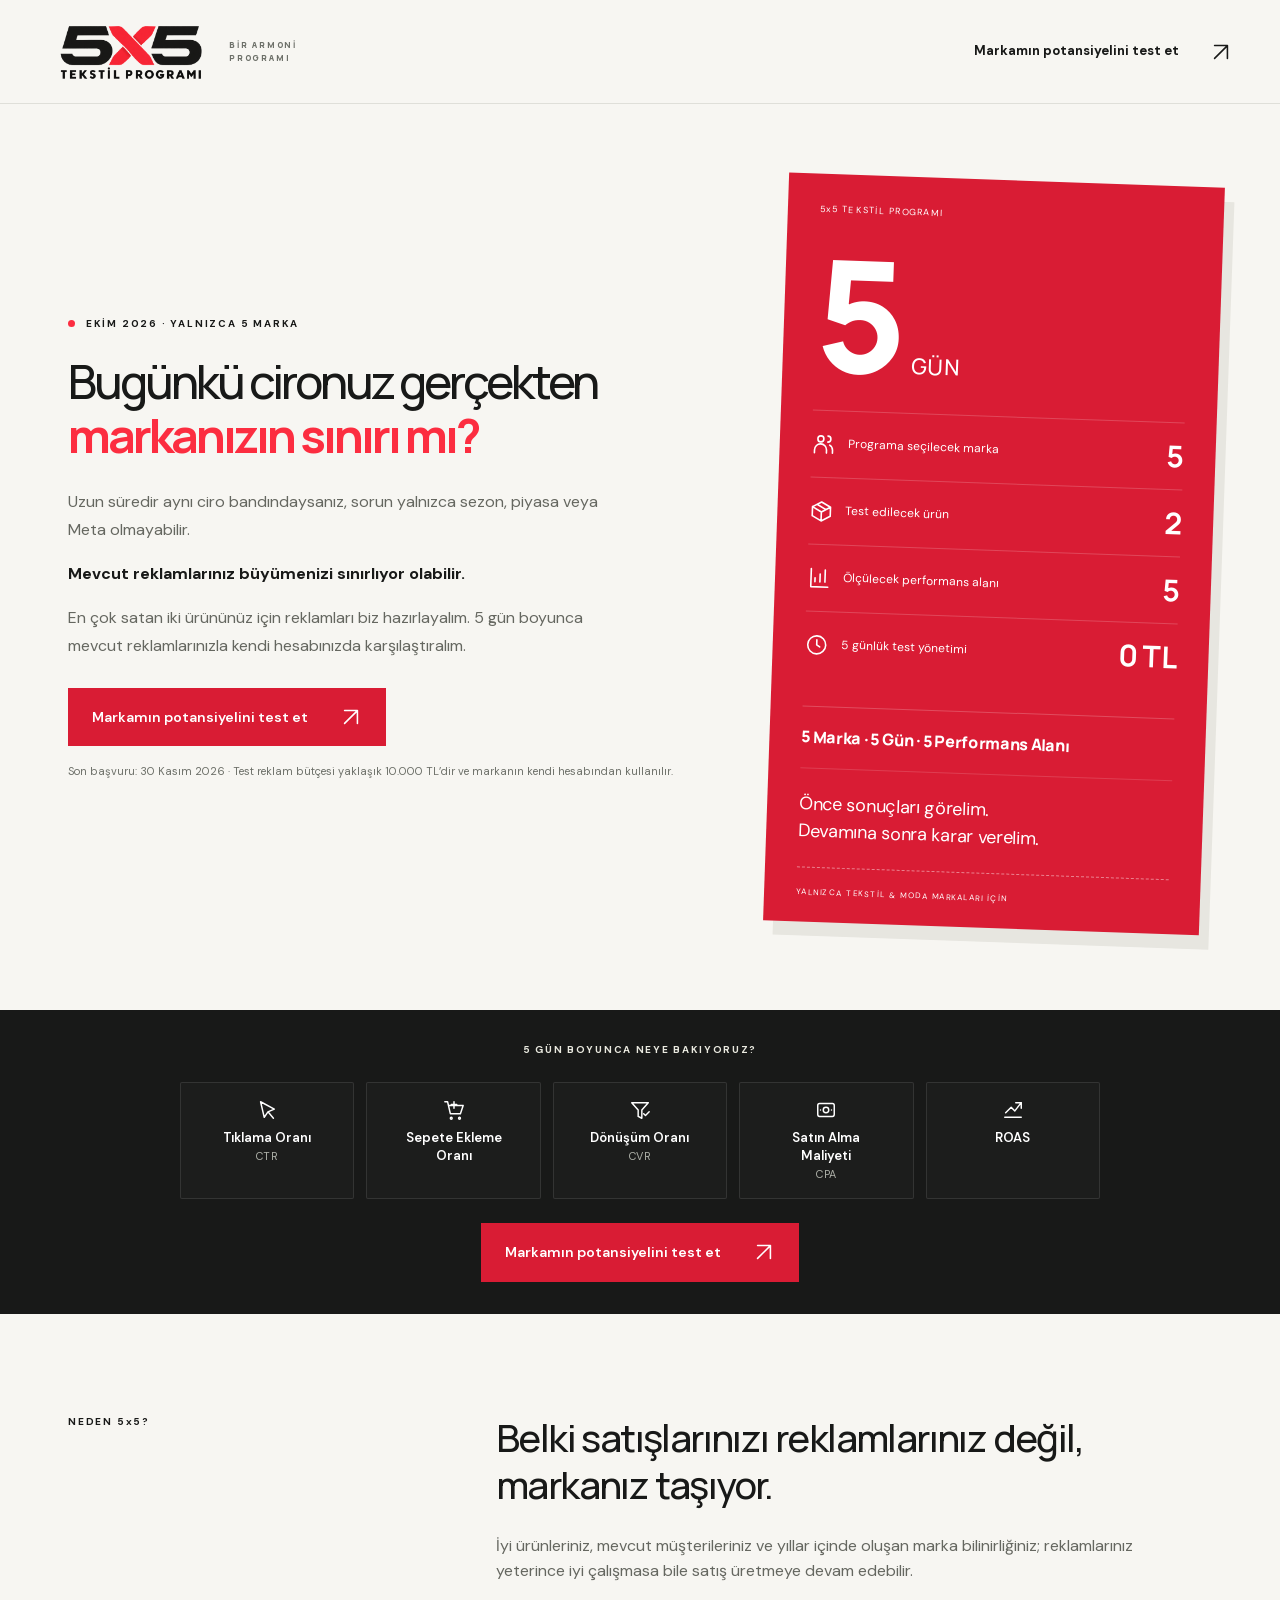
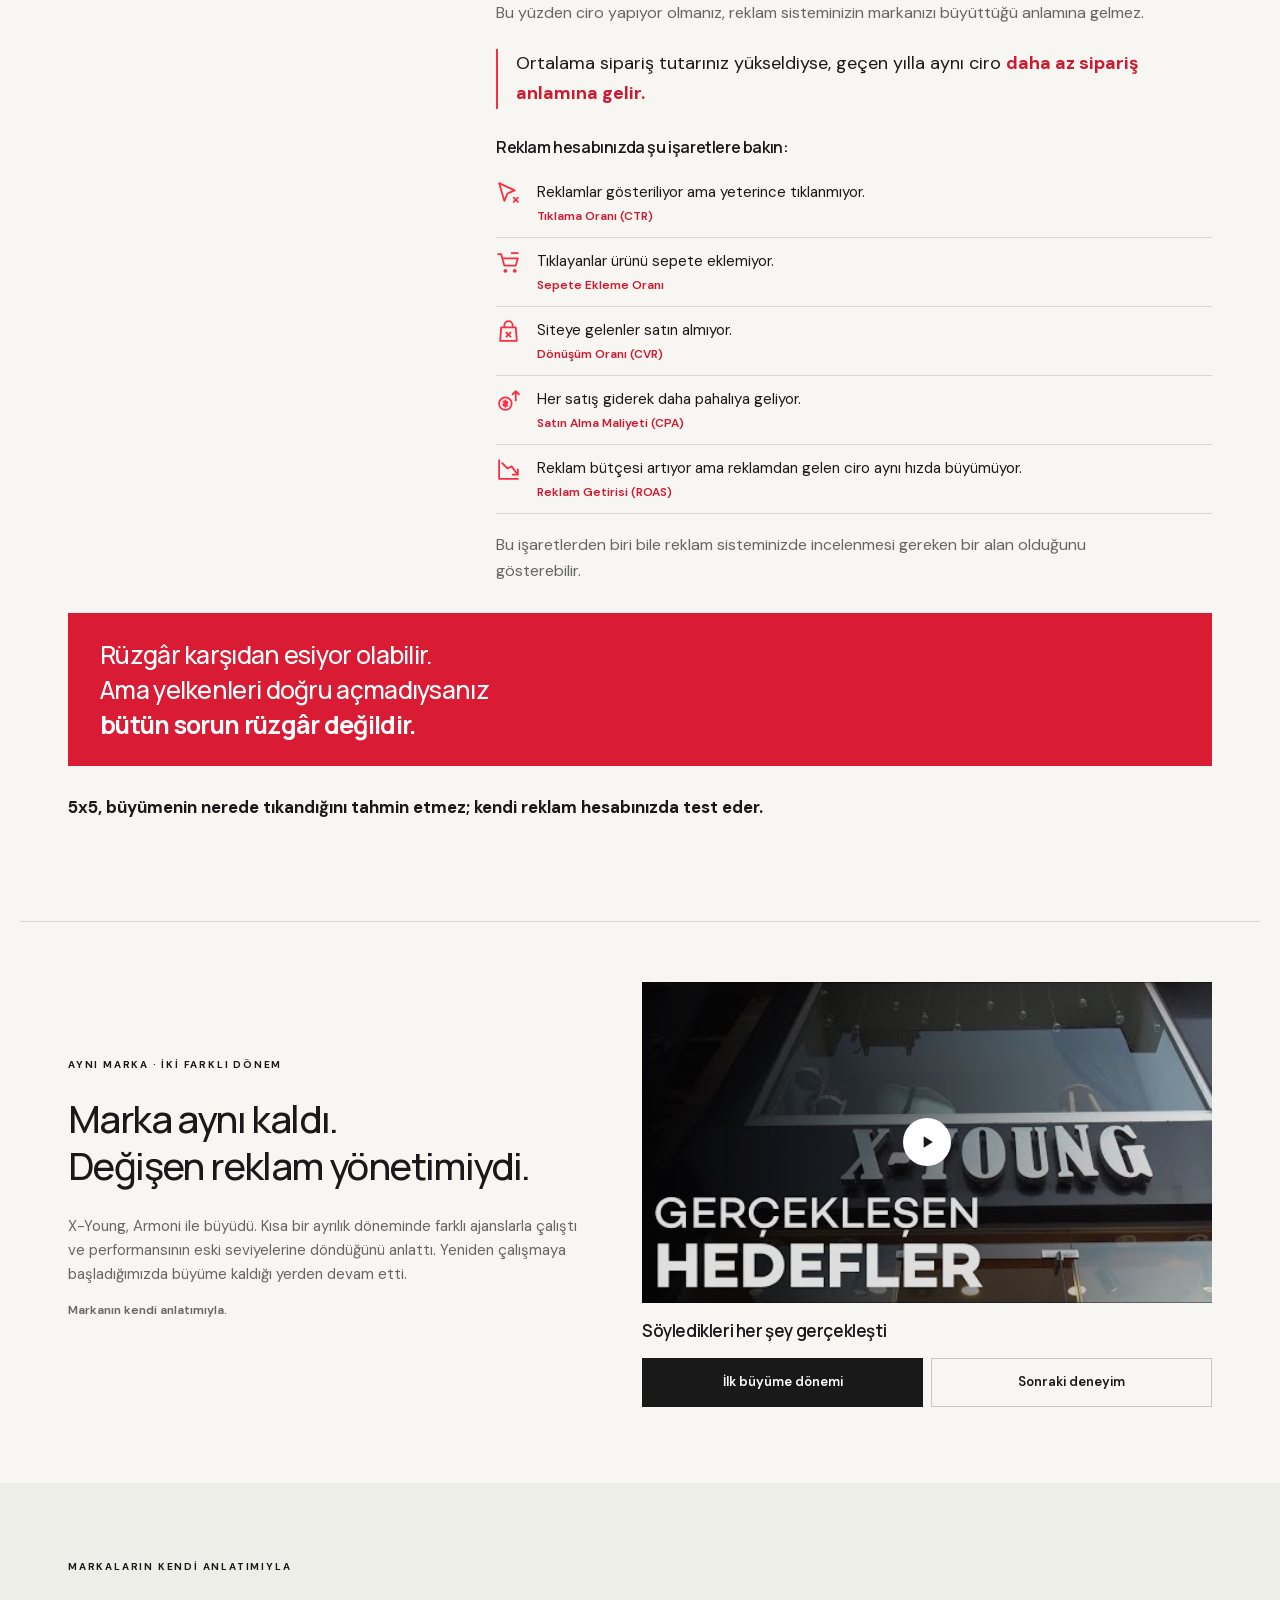
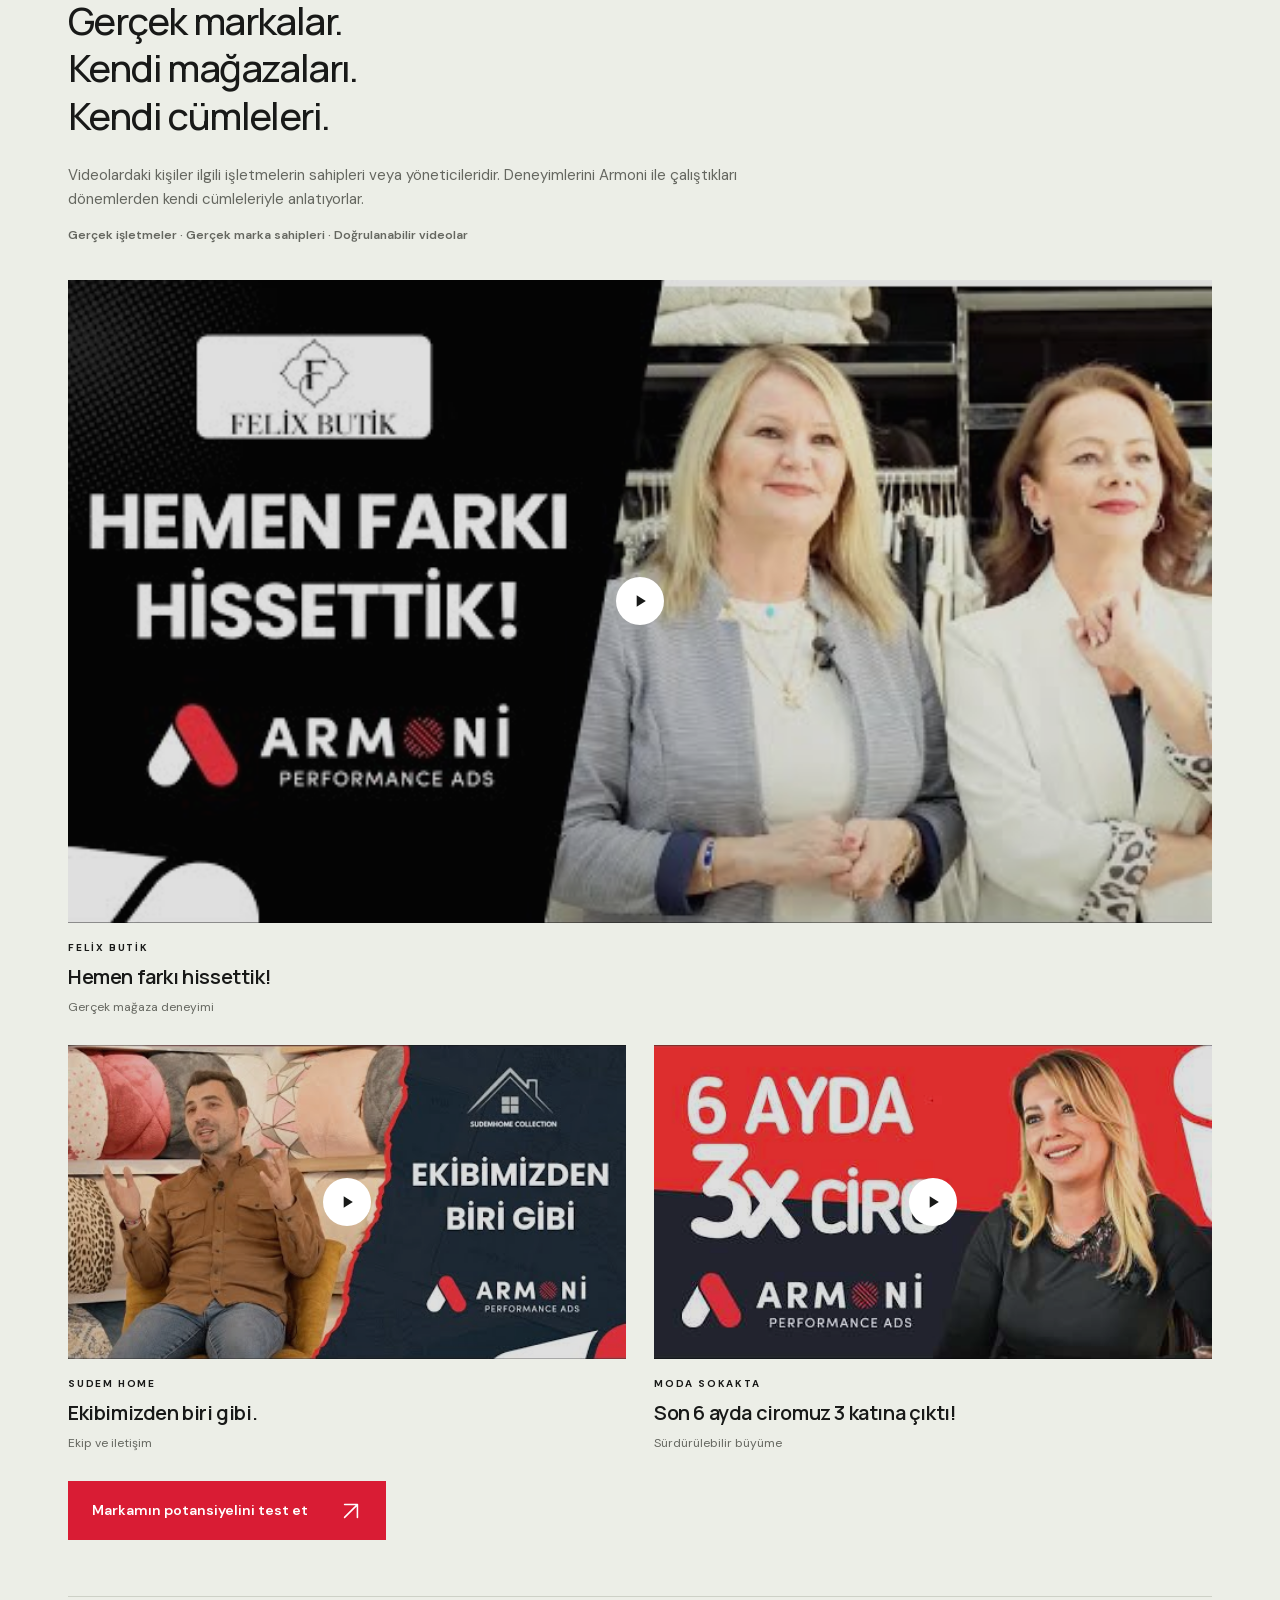
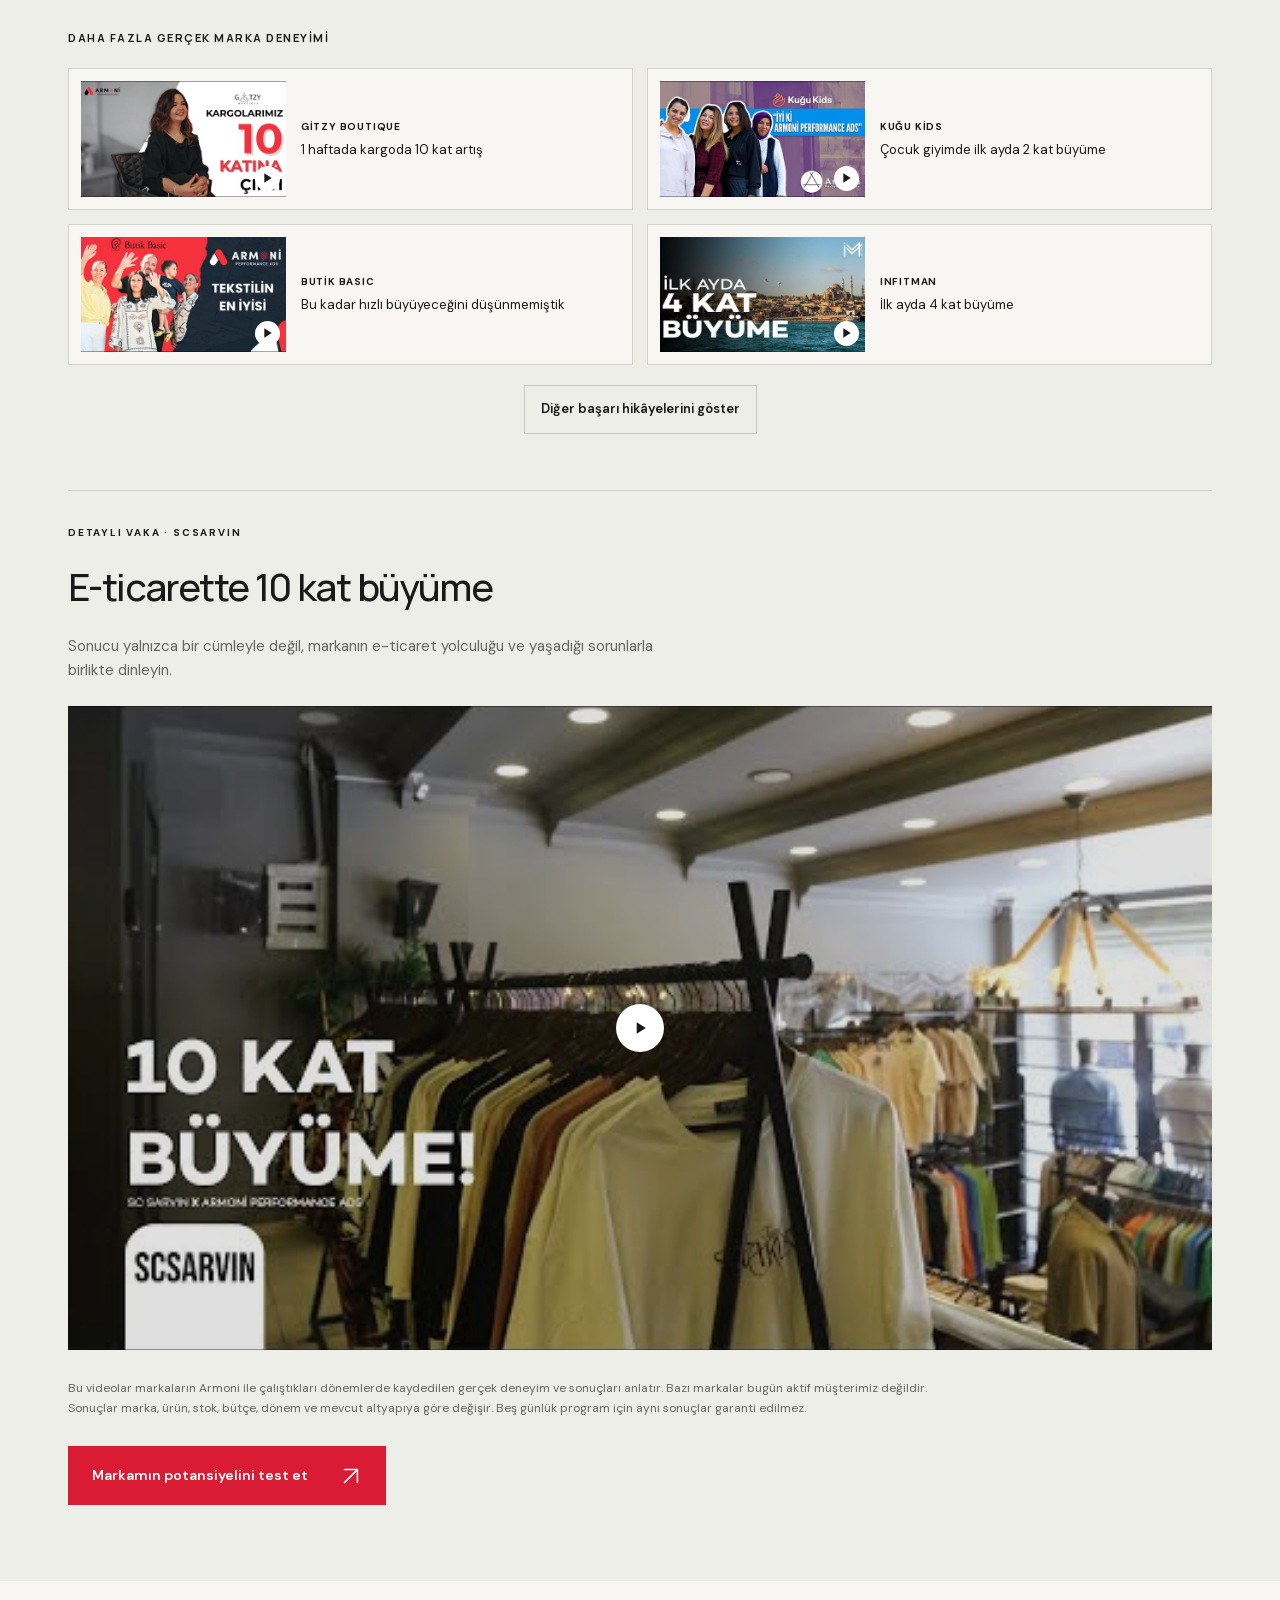
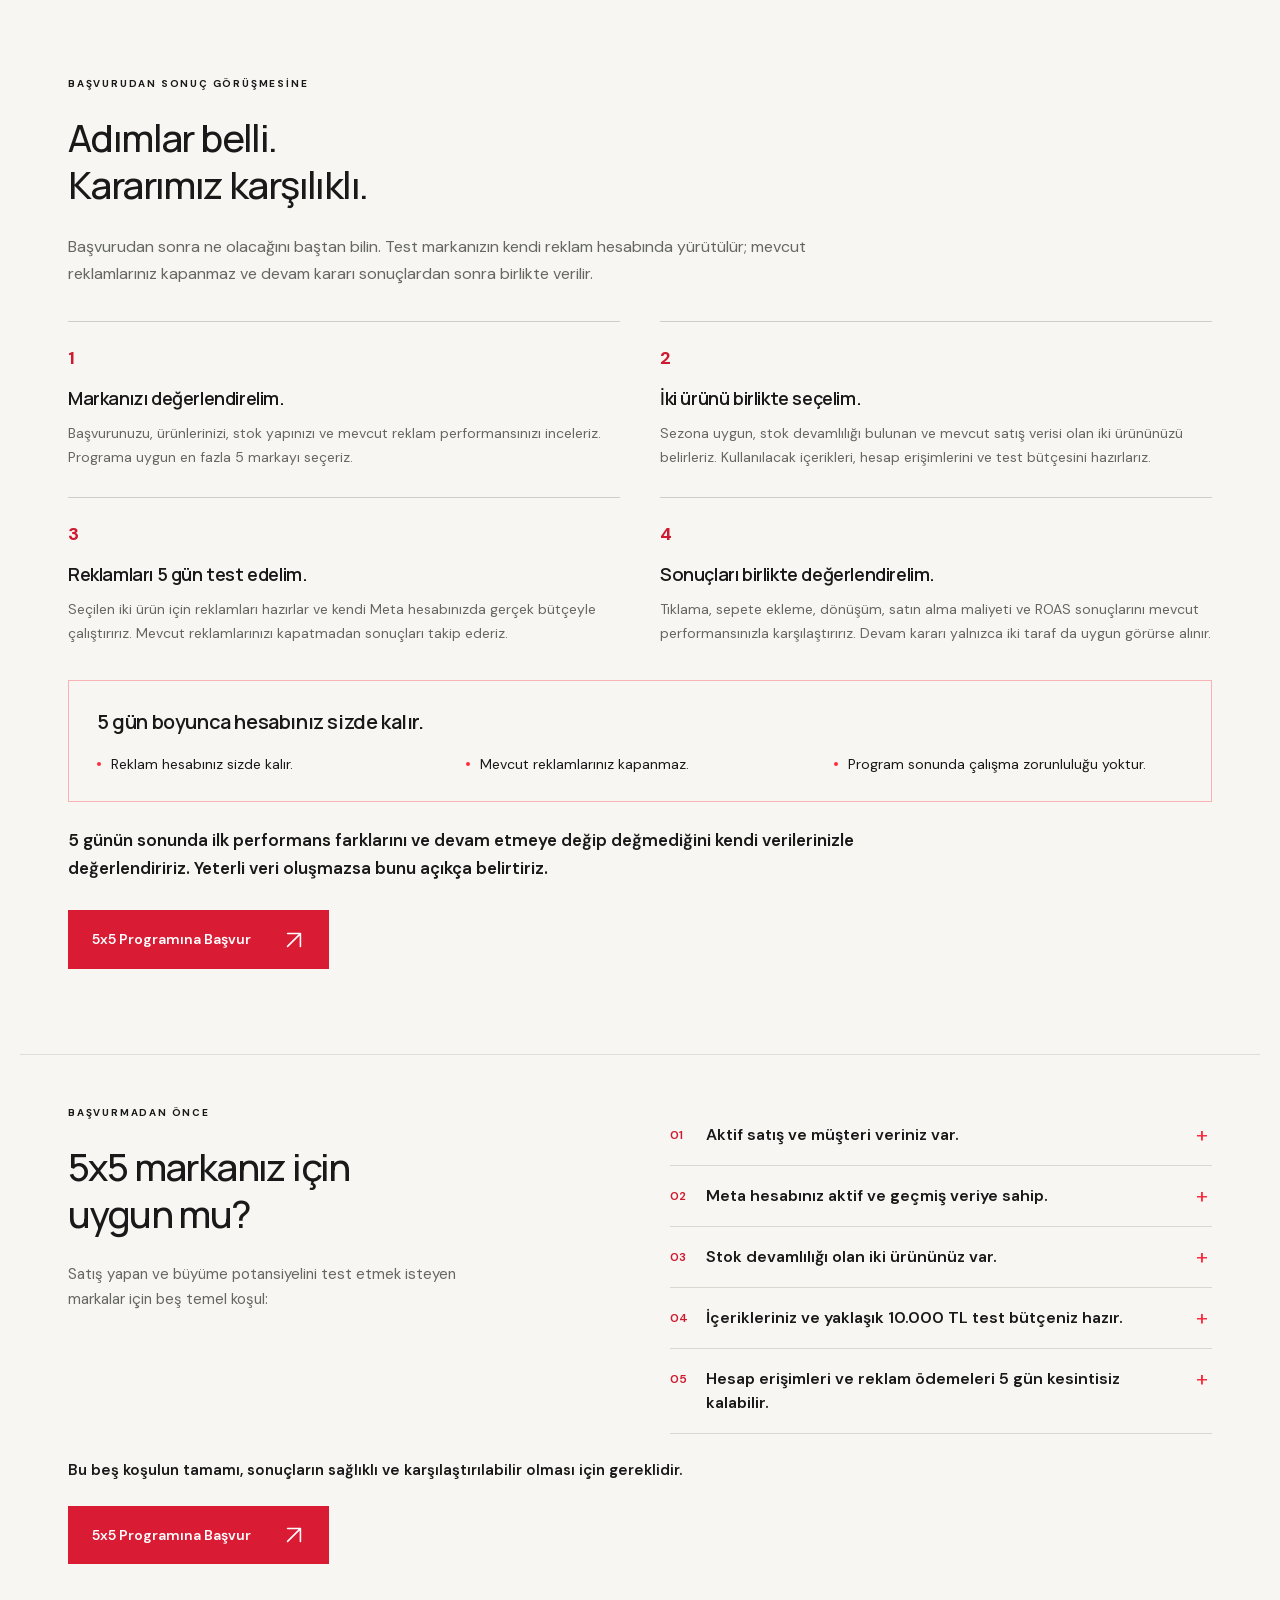
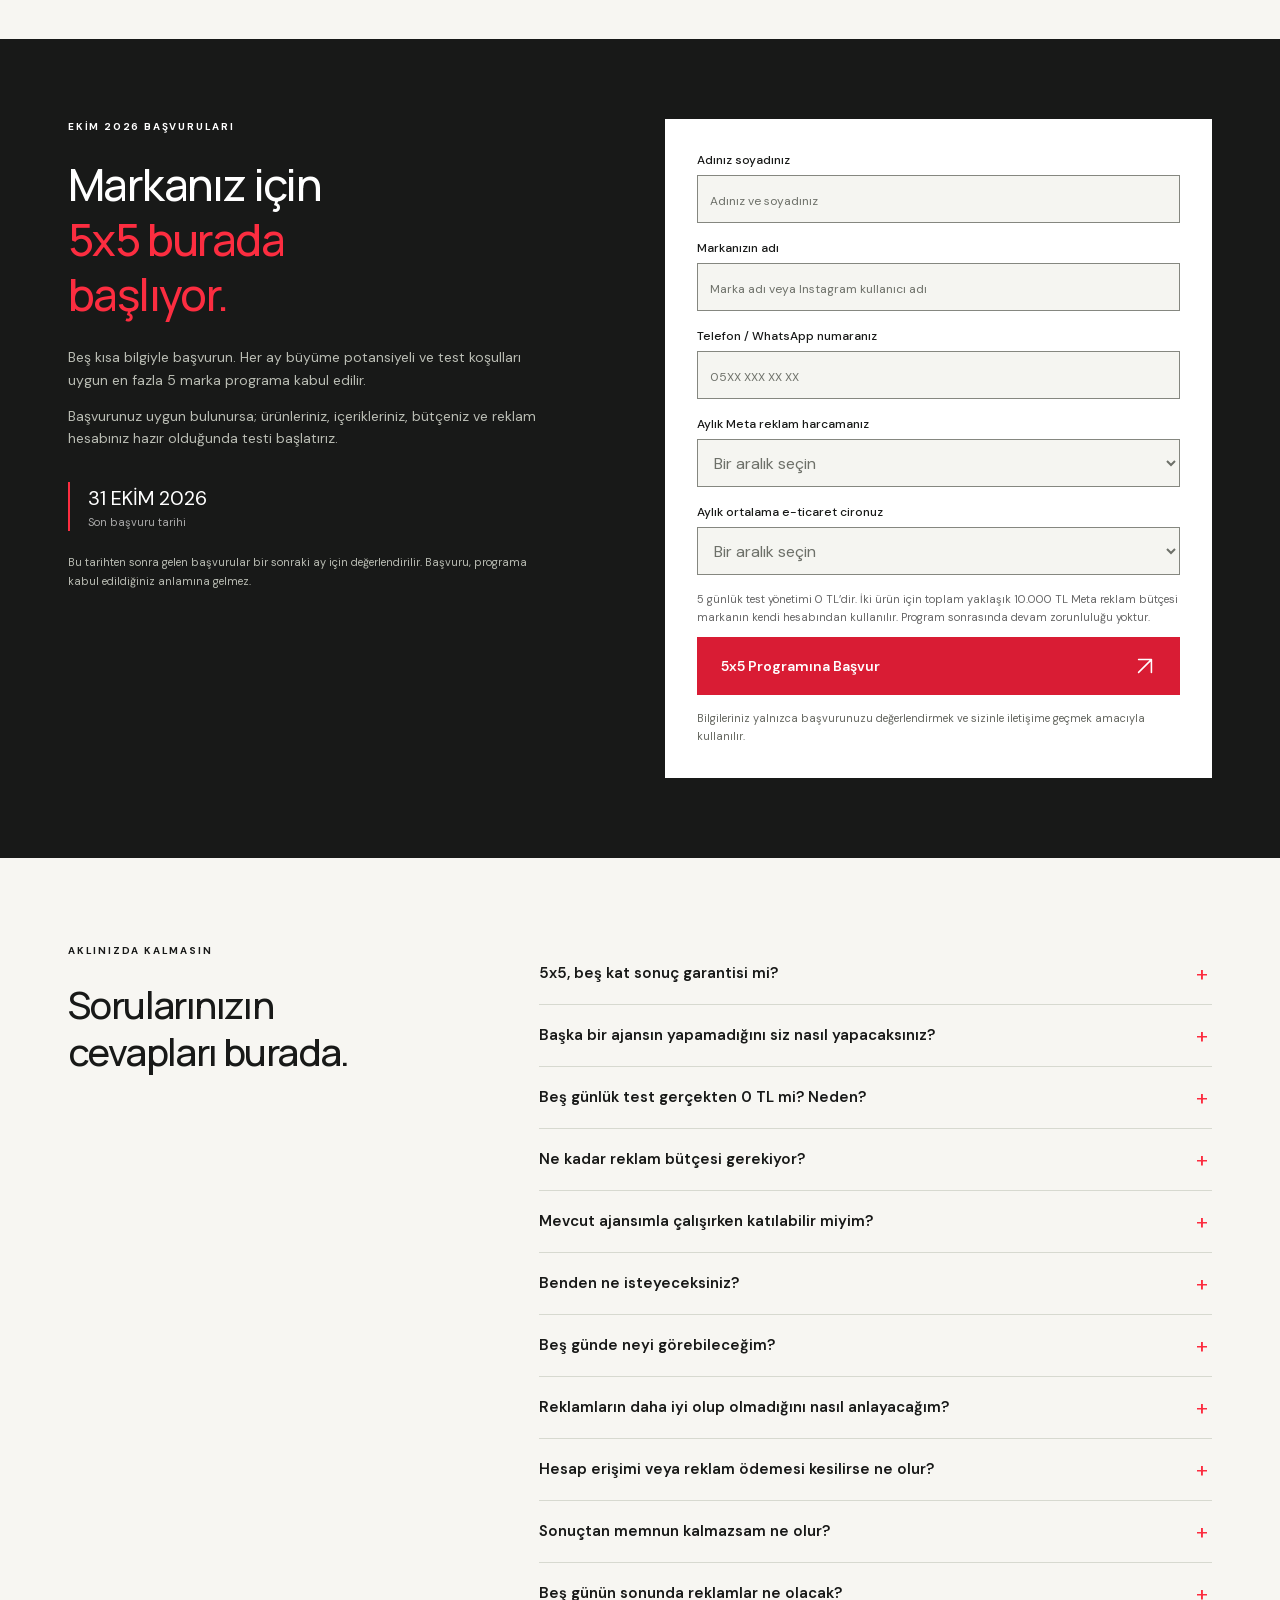
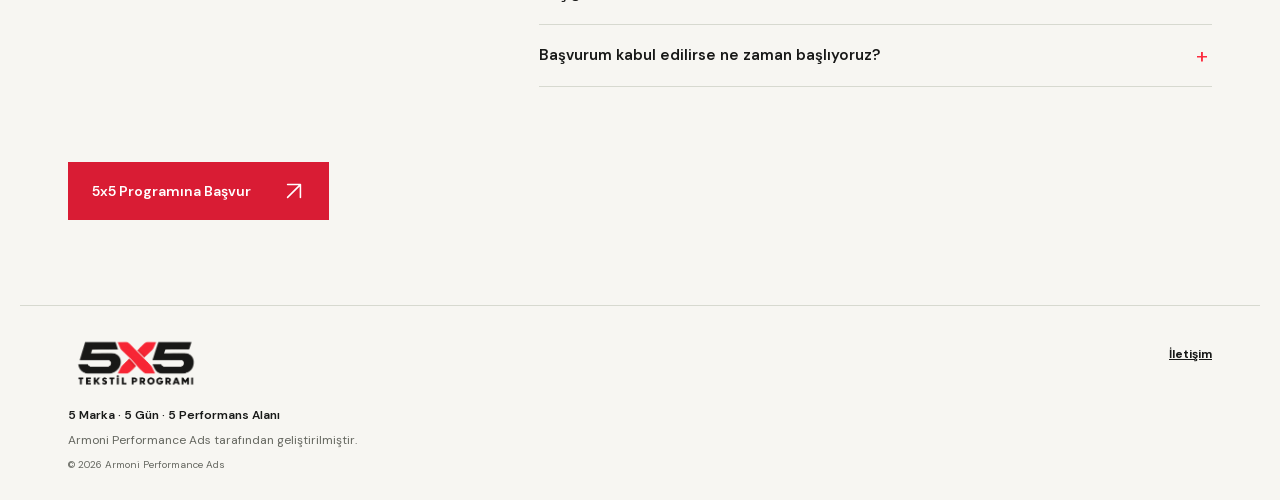
==== commit 7c0e9cfc: "Update index2.html kasım güncellemesi" ====
--- a/index2.html
+++ b/index2.html
@@ -1,9 +1,9 @@
 <!doctype html><html lang="tr"><head><meta charset="utf-8"><meta name="viewport" content="width=device-width,initial-scale=1,viewport-fit=cover"><meta name="referrer" content="strict-origin-when-cross-origin"><meta name="description" content="Tekstil markanızın reklam performansını 5 günde gerçek verilerle karşılaştırın. Her ay en fazla 5 marka. 5 günlük test yönetimi 0 TL."><title>5x5 Tekstil Programı | Armoni Performance Ads</title><link rel="canonical" href="https://5x5tekstilprogrami.com/"><meta name="robots" content="index,follow"><meta property="og:type" content="website"><meta property="og:locale" content="tr_TR"><meta property="og:title" content="5x5 Tekstil Programı | Armoni Performance Ads"><meta property="og:description" content="Tekstil markanızın reklam performansını 5 günde gerçek verilerle karşılaştırın. Her ay en fazla 5 marka. 5 günlük test yönetimi 0 TL."><meta property="og:url" content="https://5x5tekstilprogrami.com/"><meta property="og:image" content="https://5x5tekstilprogrami.com/assets/5x5-tekstil-programi-logo.png"><meta property="og:image:width" content="568"><meta property="og:image:height" content="249"><meta property="og:image:alt" content="5x5 Tekstil Programı"><link rel="icon" type="image/png" href="assets/5x5-tekstil-programi-logo.png"><link rel="preload" as="font" href="assets/fonts/font-2.woff2" type="font/woff2" crossorigin><link rel="preload" as="font" href="assets/fonts/font-4.woff2" type="font/woff2" crossorigin><link rel="stylesheet" href="assets/fonts/fonts.css"><link rel="stylesheet" href="style.css"><link rel="preload" as="image" href="assets/5x5-tekstil-programi-logo.png" fetchpriority="high"></head><body><a class="skip-link" href="#main-content">İçeriğe geç</a>
 <header><a class="brand" href="#" aria-label="5x5 Tekstil Programı ana sayfa"><img class="program-logo" src="assets/5x5-tekstil-programi-logo.png" alt="5x5 Tekstil Programı" width="568" height="249" loading="eager" fetchpriority="high"><span class="small">BİR ARMONİ PROGRAMI</span></a><a class="nav-cta" href="#basvuru">Markamın potansiyelini test et <svg class="cta-arrow" xmlns="http://www.w3.org/2000/svg" width="22" height="22" viewBox="0 0 24 24" fill="none" stroke="currentColor" stroke-width="1.7" stroke-linecap="round" stroke-linejoin="round" aria-hidden="true" focusable="false"><path d="M5 19 19 5M5 5h14v14"/></svg></a></header>
-<main id="main-content" tabindex="-1"><section class="hero wrap"><div><p class="eyebrow"><span class="dot"></span> EKİM 2026 · YALNIZCA 5 MARKA</p><h1>Bugünkü cironuz gerçekten<br><em><strong>markanızın sınırı mı?</strong></em></h1><div class="hero-copy"><p>Uzun süredir aynı ciro bandındaysanız, sorun yalnızca sezon, piyasa veya Meta olmayabilir.</p><p><strong>Mevcut reklamlarınız büyümenizi sınırlıyor olabilir.</strong></p><p>En çok satan iki ürününüz için reklamları biz hazırlayalım. 5 gün boyunca mevcut reklamlarınızla kendi hesabınızda karşılaştıralım.</p></div><a class="button" href="#basvuru">Markamın potansiyelini test et <svg class="cta-arrow" xmlns="http://www.w3.org/2000/svg" width="22" height="22" viewBox="0 0 24 24" fill="none" stroke="currentColor" stroke-width="1.7" stroke-linecap="round" stroke-linejoin="round" aria-hidden="true" focusable="false"><path d="M5 19 19 5M5 5h14v14"/></svg></a><p class="fine">Son başvuru: 31 Ekim 2026 · Test reklam bütçesi yaklaşık 10.000 TL’dir ve markanın kendi hesabından kullanılır.</p></div><aside class="program"><div class="program-top">5x5 TEKSTİL PROGRAMI</div><div class="big-five">5<span>GÜN</span></div><div class="ticket-row"><span class="ticket-label"><svg class="metric-icon" xmlns="http://www.w3.org/2000/svg" width="24" height="24" viewBox="0 0 24 24" fill="none" stroke="currentColor" stroke-width="1.6" stroke-linecap="round" stroke-linejoin="round" aria-hidden="true" focusable="false"><circle cx="9" cy="7" r="3"/><path d="M3 21v-3a6 6 0 0 1 12 0v3M16 4a3 3 0 0 1 0 6M21 21v-3a6 6 0 0 0-3-5"/></svg><span>Programa seçilecek marka</span></span><strong>5</strong></div><div class="ticket-row"><span class="ticket-label"><svg class="metric-icon" xmlns="http://www.w3.org/2000/svg" width="24" height="24" viewBox="0 0 24 24" fill="none" stroke="currentColor" stroke-width="1.6" stroke-linecap="round" stroke-linejoin="round" aria-hidden="true" focusable="false"><path d="m12 3 9 5-9 5-9-5 9-5Zm-9 5v9l9 5 9-5V8M12 13v9M7.5 5.5l9 5"/></svg><span>Test edilecek ürün</span></span><strong>2</strong></div><div class="ticket-row"><span class="ticket-label"><svg class="metric-icon" xmlns="http://www.w3.org/2000/svg" width="24" height="24" viewBox="0 0 24 24" fill="none" stroke="currentColor" stroke-width="1.6" stroke-linecap="round" stroke-linejoin="round" aria-hidden="true" focusable="false"><path d="M4 3v18h17M8 16v-4M13 16V8M18 16V4"/></svg><span>Ölçülecek performans alanı</span></span><strong>5</strong></div><div class="ticket-row"><span class="ticket-label"><svg class="metric-icon" xmlns="http://www.w3.org/2000/svg" width="24" height="24" viewBox="0 0 24 24" fill="none" stroke="currentColor" stroke-width="1.6" stroke-linecap="round" stroke-linejoin="round" aria-hidden="true" focusable="false"><circle cx="12" cy="12" r="9"/><path d="M12 7v5l3 2"/></svg><span>5 günlük test yönetimi</span></span><strong>0 TL</strong></div><p class="program-method">5 Marka · 5 Gün · 5 Performans Alanı</p><p class="program-message">Önce sonuçları görelim.<br>Devamına sonra karar verelim.</p><span class="ticket-bottom">YALNIZCA TEKSTİL &amp; MODA MARKALARI İÇİN</span></aside></section>
+<main id="main-content" tabindex="-1"><section class="hero wrap"><div><p class="eyebrow"><span class="dot"></span> EKİM 2026 · YALNIZCA 5 MARKA</p><h1>Bugünkü cironuz gerçekten<br><em><strong>markanızın sınırı mı?</strong></em></h1><div class="hero-copy"><p>Uzun süredir aynı ciro bandındaysanız, sorun yalnızca sezon, piyasa veya Meta olmayabilir.</p><p><strong>Mevcut reklamlarınız büyümenizi sınırlıyor olabilir.</strong></p><p>En çok satan iki ürününüz için reklamları biz hazırlayalım. 5 gün boyunca mevcut reklamlarınızla kendi hesabınızda karşılaştıralım.</p></div><a class="button" href="#basvuru">Markamın potansiyelini test et <svg class="cta-arrow" xmlns="http://www.w3.org/2000/svg" width="22" height="22" viewBox="0 0 24 24" fill="none" stroke="currentColor" stroke-width="1.7" stroke-linecap="round" stroke-linejoin="round" aria-hidden="true" focusable="false"><path d="M5 19 19 5M5 5h14v14"/></svg></a><p class="fine">Son başvuru: 30 Kasım 2026 · Test reklam bütçesi yaklaşık 10.000 TL’dir ve markanın kendi hesabından kullanılır.</p></div><aside class="program"><div class="program-top">5x5 TEKSTİL PROGRAMI</div><div class="big-five">5<span>GÜN</span></div><div class="ticket-row"><span class="ticket-label"><svg class="metric-icon" xmlns="http://www.w3.org/2000/svg" width="24" height="24" viewBox="0 0 24 24" fill="none" stroke="currentColor" stroke-width="1.6" stroke-linecap="round" stroke-linejoin="round" aria-hidden="true" focusable="false"><circle cx="9" cy="7" r="3"/><path d="M3 21v-3a6 6 0 0 1 12 0v3M16 4a3 3 0 0 1 0 6M21 21v-3a6 6 0 0 0-3-5"/></svg><span>Programa seçilecek marka</span></span><strong>5</strong></div><div class="ticket-row"><span class="ticket-label"><svg class="metric-icon" xmlns="http://www.w3.org/2000/svg" width="24" height="24" viewBox="0 0 24 24" fill="none" stroke="currentColor" stroke-width="1.6" stroke-linecap="round" stroke-linejoin="round" aria-hidden="true" focusable="false"><path d="m12 3 9 5-9 5-9-5 9-5Zm-9 5v9l9 5 9-5V8M12 13v9M7.5 5.5l9 5"/></svg><span>Test edilecek ürün</span></span><strong>2</strong></div><div class="ticket-row"><span class="ticket-label"><svg class="metric-icon" xmlns="http://www.w3.org/2000/svg" width="24" height="24" viewBox="0 0 24 24" fill="none" stroke="currentColor" stroke-width="1.6" stroke-linecap="round" stroke-linejoin="round" aria-hidden="true" focusable="false"><path d="M4 3v18h17M8 16v-4M13 16V8M18 16V4"/></svg><span>Ölçülecek performans alanı</span></span><strong>5</strong></div><div class="ticket-row"><span class="ticket-label"><svg class="metric-icon" xmlns="http://www.w3.org/2000/svg" width="24" height="24" viewBox="0 0 24 24" fill="none" stroke="currentColor" stroke-width="1.6" stroke-linecap="round" stroke-linejoin="round" aria-hidden="true" focusable="false"><circle cx="12" cy="12" r="9"/><path d="M12 7v5l3 2"/></svg><span>5 günlük test yönetimi</span></span><strong>0 TL</strong></div><p class="program-method">5 Marka · 5 Gün · 5 Performans Alanı</p><p class="program-message">Önce sonuçları görelim.<br>Devamına sonra karar verelim.</p><span class="ticket-bottom">YALNIZCA TEKSTİL &amp; MODA MARKALARI İÇİN</span></aside></section>
 <div class="strip performance-strip"><p>5 GÜN BOYUNCA NEYE BAKIYORUZ?</p><ul role="list" aria-label="Ölçülen beş performans alanı"><li><svg class="metric-icon" xmlns="http://www.w3.org/2000/svg" width="24" height="24" viewBox="0 0 24 24" fill="none" stroke="currentColor" stroke-width="1.6" stroke-linecap="round" stroke-linejoin="round" aria-hidden="true" focusable="false"><path d="m5 3 4 17 4-6 7-3L5 3ZM14 15l5 6"/></svg><span class="performance-name">Tıklama Oranı</span><span class="performance-detail">CTR</span></li><li><svg class="metric-icon" xmlns="http://www.w3.org/2000/svg" width="24" height="24" viewBox="0 0 24 24" fill="none" stroke="currentColor" stroke-width="1.6" stroke-linecap="round" stroke-linejoin="round" aria-hidden="true" focusable="false"><path d="M2 3h3l3 13h11l3-9H6M12 3v7M9 6h6"/><circle cx="9" cy="21" r="1"/><circle cx="18" cy="21" r="1"/></svg><span class="performance-name">Sepete Ekleme<br>Oranı</span></li><li><svg class="metric-icon" xmlns="http://www.w3.org/2000/svg" width="24" height="24" viewBox="0 0 24 24" fill="none" stroke="currentColor" stroke-width="1.6" stroke-linecap="round" stroke-linejoin="round" aria-hidden="true" focusable="false"><path d="m3 4 7 8v7l4 2v-9l7-8H3ZM16 16l2 2 4-4"/></svg><span class="performance-name">Dönüşüm Oranı</span><span class="performance-detail">CVR</span></li><li><svg class="metric-icon" xmlns="http://www.w3.org/2000/svg" width="24" height="24" viewBox="0 0 24 24" fill="none" stroke="currentColor" stroke-width="1.6" stroke-linecap="round" stroke-linejoin="round" aria-hidden="true" focusable="false"><rect x="3" y="5" width="18" height="14" rx="2"/><circle cx="12" cy="12" r="3"/><path d="M6 12h.01M18 12h.01"/></svg><span class="performance-name">Satın Alma<br>Maliyeti</span><span class="performance-detail">CPA</span></li><li><svg class="metric-icon" xmlns="http://www.w3.org/2000/svg" width="24" height="24" viewBox="0 0 24 24" fill="none" stroke="currentColor" stroke-width="1.6" stroke-linecap="round" stroke-linejoin="round" aria-hidden="true" focusable="false"><path d="M3 20h18M4 15l6-6 4 4 7-9M15 4h6v6"/></svg><span class="performance-name">ROAS</span></li></ul><a class="button" href="#basvuru">Markamın potansiyelini test et <svg class="cta-arrow" xmlns="http://www.w3.org/2000/svg" width="22" height="22" viewBox="0 0 24 24" fill="none" stroke="currentColor" stroke-width="1.7" stroke-linecap="round" stroke-linejoin="round" aria-hidden="true" focusable="false"><path d="M5 19 19 5M5 5h14v14"/></svg></a></div>
 <section class="wrap intro why-program"><p class="eyebrow">NEDEN 5x5?</p><div class="why-copy"><h2>Belki satışlarınızı reklamlarınız değil, markanız taşıyor.</h2><p>İyi ürünleriniz, mevcut müşterileriniz ve yıllar içinde oluşan marka bilinirliğiniz; reklamlarınız yeterince iyi çalışmasa bile satış üretmeye devam edebilir.</p><p>Bu yüzden ciro yapıyor olmanız, reklam sisteminizin markanızı büyüttüğü anlamına gelmez.</p><p class="revenue-caution">Ortalama sipariş tutarınız yükseldiyse, geçen yılla aynı ciro <strong>daha az sipariş anlamına gelir.</strong></p><h3>Reklam hesabınızda şu işaretlere bakın:</h3><ul role="list" class="why-signs"><li><svg class="why-sign-icon" width="25" height="25" viewBox="0 0 24 24" fill="none" stroke="currentColor" stroke-width="1.7" stroke-linecap="round" stroke-linejoin="round" aria-hidden="true" focusable="false"><path d="m3 2 5 17 3-7 7-3L3 2Z"/><path d="m17 16 4 4m0-4-4 4"/></svg><div class="why-sign-copy"><span>Reklamlar gösteriliyor ama yeterince tıklanmıyor.</span><span class="why-metric">Tıklama Oranı (CTR)</span></div></li><li><svg class="why-sign-icon" width="25" height="25" viewBox="0 0 24 24" fill="none" stroke="currentColor" stroke-width="1.7" stroke-linecap="round" stroke-linejoin="round" aria-hidden="true" focusable="false"><path d="M2 4h3l3 11h11l2-7H6M15 3h6"/><circle cx="9" cy="20" r="1"/><circle cx="18" cy="20" r="1"/></svg><div class="why-sign-copy"><span>Tıklayanlar ürünü sepete eklemiyor.</span><span class="why-metric">Sepete Ekleme Oranı</span></div></li><li><svg class="why-sign-icon" width="25" height="25" viewBox="0 0 24 24" fill="none" stroke="currentColor" stroke-width="1.7" stroke-linecap="round" stroke-linejoin="round" aria-hidden="true" focusable="false"><path d="M5 8h14l1 13H4L5 8ZM8 8V6a4 4 0 0 1 8 0v2M10 13l4 4m0-4-4 4"/></svg><div class="why-sign-copy"><span>Siteye gelenler satın almıyor.</span><span class="why-metric">Dönüşüm Oranı (CVR)</span></div></li><li><svg class="why-sign-icon" width="25" height="25" viewBox="0 0 24 24" fill="none" stroke="currentColor" stroke-width="1.7" stroke-linecap="round" stroke-linejoin="round" aria-hidden="true" focusable="false"><circle cx="9" cy="15" r="6"/><path d="M9 12v6m-2-5h3a1 1 0 0 1 0 2H8a1 1 0 0 0 0 2h3M19 12V3m-3 3 3-3 3 3"/></svg><div class="why-sign-copy"><span>Her satış giderek daha pahalıya geliyor.</span><span class="why-metric">Satın Alma Maliyeti (CPA)</span></div></li><li><svg class="why-sign-icon" width="25" height="25" viewBox="0 0 24 24" fill="none" stroke="currentColor" stroke-width="1.7" stroke-linecap="round" stroke-linejoin="round" aria-hidden="true" focusable="false"><path d="M3 3v18h18M6 6l5 5 4-2 6 8M16 17h5v-5"/></svg><div class="why-sign-copy"><span>Reklam bütçesi artıyor ama reklamdan gelen ciro aynı hızda büyümüyor.</span><span class="why-metric">Reklam Getirisi (ROAS)</span></div></li></ul><p class="why-note">Bu işaretlerden biri bile reklam sisteminizde incelenmesi gereken bir alan olduğunu gösterebilir.</p></div><blockquote class="why-metaphor"><span>Rüzgâr karşıdan esiyor olabilir.</span> <span>Ama yelkenleri doğru açmadıysanız</span> <strong>bütün sorun rüzgâr değildir.</strong></blockquote><p class="why-closing">5x5, büyümenin nerede tıkandığını tahmin etmez; kendi reklam hesabınızda test eder.</p></section>
-<section class="xyoung-case wrap" aria-labelledby="xyoung-heading"><div class="case-copy"><p class="eyebrow">AYNI MARKA · İKİ FARKLI DÖNEM</p><h2 id="xyoung-heading">Marka aynı kaldı.<br>Değişen reklam yönetimiydi.</h2><p>X-Young, Armoni ile büyüdü. Kısa bir ayrılık döneminde farklı ajanslarla çalıştı ve performansının eski seviyelerine döndüğünü anlattı. Yeniden çalışmaya başladığımızda büyüme kaldığı yerden devam etti.</p><p class="case-trust">Markanın kendi anlatımıyla.</p></div><div class="case-player"><div id="xyoung-panel" role="tabpanel" aria-labelledby="xyoung-tab-1"><button type="button" class="video" data-video="e--o4n1qIz4" data-title="X-YOUNG — Söyledikleri her şey gerçekleşti" aria-label="X-YOUNG — Söyledikleri her şey gerçekleşti videosunu oynat" id="xyoung-video"><img src="assets/video-thumbnails/e--o4n1qIz4.jpg" alt="X-YOUNG video kapağı" loading="lazy" width="480" height="270"><span class="play"><svg viewBox="0 0 24 24" width="20" height="20" fill="currentColor" aria-hidden="true"><path d="m8 5 11 7-11 7z"/></svg></span></button><h3 id="xyoung-title">Söyledikleri her şey gerçekleşti</h3></div><div class="case-tabs" role="tablist" aria-label="X-Young deneyim dönemleri"><button type="button" id="xyoung-tab-1" role="tab" aria-selected="true" aria-controls="xyoung-panel" data-case-video="e--o4n1qIz4" data-case-title="Söyledikleri her şey gerçekleşti">İlk büyüme dönemi</button><button type="button" id="xyoung-tab-2" role="tab" tabindex="-1" aria-selected="false" aria-controls="xyoung-panel" data-case-video="jlmc90x13nE" data-case-title="İlk ayda ciromuzu 2 katına çıkardılar!">Sonraki deneyim</button></div></div></section><section class="stories reference-stories" id="referanslar"><div class="wrap"><div class="reference-intro"><p class="eyebrow">MARKALARIN KENDİ ANLATIMIYLA</p><h2>Gerçek markalar.<br>Kendi mağazaları.<br>Kendi cümleleri.</h2><p>Videolardaki kişiler ilgili işletmelerin sahipleri veya yöneticileridir. Deneyimlerini Armoni ile çalıştıkları dönemlerden kendi cümleleriyle anlatıyorlar.</p><p class="ref-trust">Gerçek işletmeler · Gerçek marka sahipleri · Doğrulanabilir videolar</p></div><div class="featured-refs"><article><button type="button" class="video" data-video="v6_KRv1gMnw" data-title="FELİX BUTİK — Hemen farkı hissettik!" aria-label="FELİX BUTİK — Hemen farkı hissettik! videosunu oynat" ><img src="assets/video-thumbnails/v6_KRv1gMnw.jpg" alt="FELİX BUTİK video kapağı" loading="lazy" width="480" height="270"><span class="play"><svg viewBox="0 0 24 24" width="20" height="20" fill="currentColor" aria-hidden="true"><path d="m8 5 11 7-11 7z"/></svg></span></button><p class="eyebrow">FELİX BUTİK</p><h3>Hemen farkı hissettik!</h3><p class="ref-context">Gerçek mağaza deneyimi</p></article><article><button type="button" class="video" data-video="5_s_2M552jU" data-title="SUDEM HOME — Ekibimizden biri gibi." aria-label="SUDEM HOME — Ekibimizden biri gibi. videosunu oynat" ><img src="assets/video-thumbnails/5_s_2M552jU.jpg" alt="SUDEM HOME video kapağı" loading="lazy" width="480" height="270"><span class="play"><svg viewBox="0 0 24 24" width="20" height="20" fill="currentColor" aria-hidden="true"><path d="m8 5 11 7-11 7z"/></svg></span></button><p class="eyebrow">SUDEM HOME</p><h3>Ekibimizden biri gibi.</h3><p class="ref-context">Ekip ve iletişim</p></article><article><button type="button" class="video" data-video="uiZ_ZcoqNw0" data-title="MODA SOKAKTA — Son 6 ayda ciromuz 3 katına çıktı!" aria-label="MODA SOKAKTA — Son 6 ayda ciromuz 3 katına çıktı! videosunu oynat" ><img src="assets/video-thumbnails/uiZ_ZcoqNw0.jpg" alt="MODA SOKAKTA video kapağı" loading="lazy" width="480" height="270"><span class="play"><svg viewBox="0 0 24 24" width="20" height="20" fill="currentColor" aria-hidden="true"><path d="m8 5 11 7-11 7z"/></svg></span></button><p class="eyebrow">MODA SOKAKTA</p><h3>Son 6 ayda ciromuz 3 katına çıktı!</h3><p class="ref-context">Sürdürülebilir büyüme</p></article></div><div class="refs-cta"><a class="button" href="#basvuru">Markamın potansiyelini test et <svg class="cta-arrow" xmlns="http://www.w3.org/2000/svg" width="22" height="22" viewBox="0 0 24 24" fill="none" stroke="currentColor" stroke-width="1.7" stroke-linecap="round" stroke-linejoin="round" aria-hidden="true" focusable="false"><path d="M5 19 19 5M5 5h14v14"/></svg></a></div><div class="reference-library"><h3 class="eyebrow">DAHA FAZLA GERÇEK MARKA DENEYİMİ</h3><div class="compact-grid"><button type="button" class="compact-ref" data-video="Da2yG4L6Cvw" data-title="GİTZY BOUTIQUE — 1 haftada kargoda 10 kat artış" aria-label="GİTZY BOUTIQUE — 1 haftada kargoda 10 kat artış videosunu oynat"><span class="compact-thumb"><img src="assets/video-thumbnails/Da2yG4L6Cvw.jpg" alt="" loading="lazy" width="480" height="270"><span class="compact-play"><svg viewBox="0 0 24 24" width="20" height="20" fill="currentColor" aria-hidden="true"><path d="m8 5 11 7-11 7z"/></svg></span></span><span class="compact-copy"><strong>GİTZY BOUTIQUE</strong><span>1 haftada kargoda 10 kat artış</span></span></button><button type="button" class="compact-ref" data-video="Bq5XdWG4wxs" data-title="KUĞU KİDS — Çocuk giyimde ilk ayda 2 kat büyüme" aria-label="KUĞU KİDS — Çocuk giyimde ilk ayda 2 kat büyüme videosunu oynat"><span class="compact-thumb"><img src="assets/video-thumbnails/Bq5XdWG4wxs.jpg" alt="" loading="lazy" width="480" height="270"><span class="compact-play"><svg viewBox="0 0 24 24" width="20" height="20" fill="currentColor" aria-hidden="true"><path d="m8 5 11 7-11 7z"/></svg></span></span><span class="compact-copy"><strong>KUĞU KİDS</strong><span>Çocuk giyimde ilk ayda 2 kat büyüme</span></span></button><button type="button" class="compact-ref" data-video="ktrP_CDAVSI" data-title="BUTİK BASIC — Bu kadar hızlı büyüyeceğini düşünmemiştik" aria-label="BUTİK BASIC — Bu kadar hızlı büyüyeceğini düşünmemiştik videosunu oynat"><span class="compact-thumb"><img src="assets/video-thumbnails/ktrP_CDAVSI.jpg" alt="" loading="lazy" width="480" height="270"><span class="compact-play"><svg viewBox="0 0 24 24" width="20" height="20" fill="currentColor" aria-hidden="true"><path d="m8 5 11 7-11 7z"/></svg></span></span><span class="compact-copy"><strong>BUTİK BASIC</strong><span>Bu kadar hızlı büyüyeceğini düşünmemiştik</span></span></button><button type="button" class="compact-ref" data-video="dRsuxk3LyNk" data-title="INFITMAN — İlk ayda 4 kat büyüme" aria-label="INFITMAN — İlk ayda 4 kat büyüme videosunu oynat"><span class="compact-thumb"><img src="assets/video-thumbnails/dRsuxk3LyNk.jpg" alt="" loading="lazy" width="480" height="270"><span class="compact-play"><svg viewBox="0 0 24 24" width="20" height="20" fill="currentColor" aria-hidden="true"><path d="m8 5 11 7-11 7z"/></svg></span></span><span class="compact-copy"><strong>INFITMAN</strong><span>İlk ayda 4 kat büyüme</span></span></button></div><div class="compact-grid more-stories" id="more-stories" hidden><button type="button" class="compact-ref" data-video="5TZXzGvAipg" data-title="NİHAL ÇAĞLAYAN — Armoni Performance iyi ki var" aria-label="NİHAL ÇAĞLAYAN — Armoni Performance iyi ki var videosunu oynat"><span class="compact-thumb"><img src="assets/video-thumbnails/5TZXzGvAipg.jpg" alt="" loading="lazy" width="480" height="270"><span class="compact-play"><svg viewBox="0 0 24 24" width="20" height="20" fill="currentColor" aria-hidden="true"><path d="m8 5 11 7-11 7z"/></svg></span></span><span class="compact-copy"><strong>NİHAL ÇAĞLAYAN</strong><span>Armoni Performance iyi ki var</span></span></button><button type="button" class="compact-ref" data-video="ZZXti1OBl9Y" data-title="BEYLERCE — 2 ayda 7 haneli ciroya" aria-label="BEYLERCE — 2 ayda 7 haneli ciroya videosunu oynat"><span class="compact-thumb"><img src="assets/video-thumbnails/ZZXti1OBl9Y.jpg" alt="" loading="lazy" width="480" height="270"><span class="compact-play"><svg viewBox="0 0 24 24" width="20" height="20" fill="currentColor" aria-hidden="true"><path d="m8 5 11 7-11 7z"/></svg></span></span><span class="compact-copy"><strong>BEYLERCE</strong><span>2 ayda 7 haneli ciroya</span></span></button><button type="button" class="compact-ref" data-video="ePYmnQMpDyY" data-title="CLUBBER BUTİK — E-ticarette iki ay içinde %600 büyüme" aria-label="CLUBBER BUTİK — E-ticarette iki ay içinde %600 büyüme videosunu oynat"><span class="compact-thumb"><img src="assets/video-thumbnails/ePYmnQMpDyY.jpg" alt="" loading="lazy" width="480" height="270"><span class="compact-play"><svg viewBox="0 0 24 24" width="20" height="20" fill="currentColor" aria-hidden="true"><path d="m8 5 11 7-11 7z"/></svg></span></span><span class="compact-copy"><strong>CLUBBER BUTİK</strong><span>E-ticarette iki ay içinde %600 büyüme</span></span></button></div><button class="stories-toggle" type="button" aria-expanded="false" aria-controls="more-stories">Diğer başarı hikâyelerini göster</button></div><div class="detailed-case"><p class="eyebrow">DETAYLI VAKA · SCSARVIN</p><h2>E-ticarette 10 kat büyüme</h2><p>Sonucu yalnızca bir cümleyle değil, markanın e-ticaret yolculuğu ve yaşadığı sorunlarla birlikte dinleyin.</p><button type="button" class="video" data-video="wN8hwjBbTFw" data-title="SCSARVİN — E-ticarette 10 kat büyüme" aria-label="SCSARVİN — E-ticarette 10 kat büyüme videosunu oynat" ><img src="assets/video-thumbnails/wN8hwjBbTFw.jpg" alt="SCSARVİN video kapağı" loading="lazy" width="480" height="270"><span class="play"><svg viewBox="0 0 24 24" width="20" height="20" fill="currentColor" aria-hidden="true"><path d="m8 5 11 7-11 7z"/></svg></span></button></div><p class="reference-disclosure">Bu videolar markaların Armoni ile çalıştıkları dönemlerde kaydedilen gerçek deneyim ve sonuçları anlatır. Bazı markalar bugün aktif müşterimiz değildir. Sonuçlar marka, ürün, stok, bütçe, dönem ve mevcut altyapıya göre değişir. Beş günlük program için aynı sonuçlar garanti edilmez.</p><div class="refs-cta"><a class="button" href="#basvuru">Markamın potansiyelini test et <svg class="cta-arrow" xmlns="http://www.w3.org/2000/svg" width="22" height="22" viewBox="0 0 24 24" fill="none" stroke="currentColor" stroke-width="1.7" stroke-linecap="round" stroke-linejoin="round" aria-hidden="true" focusable="false"><path d="M5 19 19 5M5 5h14v14"/></svg></a></div></div></section><section class="wrap process" id="surec"><p class="eyebrow">BAŞVURUDAN SONUÇ GÖRÜŞMESİNE</p><h2>Adımlar belli.<br>Kararımız karşılıklı.</h2><p class="process-intro">Başvurudan sonra ne olacağını baştan bilin. Test markanızın kendi reklam hesabında yürütülür; mevcut reklamlarınız kapanmaz ve devam kararı sonuçlardan sonra birlikte verilir.</p><div class="steps"><article><span>1</span><h3>Markanızı değerlendirelim.</h3><p>Başvurunuzu, ürünlerinizi, stok yapınızı ve mevcut reklam performansınızı inceleriz. Programa uygun en fazla 5 markayı seçeriz.</p></article><article><span>2</span><h3>İki ürünü birlikte seçelim.</h3><p>Sezona uygun, stok devamlılığı bulunan ve mevcut satış verisi olan iki ürününüzü belirleriz. Kullanılacak içerikleri, hesap erişimlerini ve test bütçesini hazırlarız.</p></article><article><span>3</span><h3>Reklamları 5 gün test edelim.</h3><p>Seçilen iki ürün için reklamları hazırlar ve kendi Meta hesabınızda gerçek bütçeyle çalıştırırız. Mevcut reklamlarınızı kapatmadan sonuçları takip ederiz.</p></article><article><span>4</span><h3>Sonuçları birlikte değerlendirelim.</h3><p>Tıklama, sepete ekleme, dönüşüm, satın alma maliyeti ve ROAS sonuçlarını mevcut performansınızla karşılaştırırız. Devam kararı yalnızca iki taraf da uygun görürse alınır.</p></article></div><div class="process-assurance"><h3>5 gün boyunca hesabınız sizde kalır.</h3><ul role="list"><li>Reklam hesabınız sizde kalır.</li><li>Mevcut reklamlarınız kapanmaz.</li><li>Program sonunda çalışma zorunluluğu yoktur.</li></ul></div><p class="process-outcome">5 günün sonunda ilk performans farklarını ve devam etmeye değip değmediğini kendi verilerinizle değerlendiririz. Yeterli veri oluşmazsa bunu açıkça belirtiriz.</p><div class="section-apply"><a class="button process-apply" href="#basvuru">5x5 Programına Başvur <svg class="cta-arrow" xmlns="http://www.w3.org/2000/svg" width="22" height="22" viewBox="0 0 24 24" fill="none" stroke="currentColor" stroke-width="1.7" stroke-linecap="round" stroke-linejoin="round" aria-hidden="true" focusable="false"><path d="M5 19 19 5M5 5h14v14"/></svg></a></div></section><section class="wrap fit eligibility" id="uygunluk"><div><p class="eyebrow">BAŞVURMADAN ÖNCE</p><h2>5x5 markanız için<br>uygun mu?</h2><p class="eligibility-intro">Satış yapan ve büyüme potansiyelini test etmek isteyen markalar için beş temel koşul:</p></div><div class="eligibility-accordion"><div class="eligibility-item"><h3><button type="button" class="eligibility-toggle" id="condition-1" aria-expanded="false" aria-controls="condition-panel-1"><span class="condition-number">01</span><span>Aktif satış ve müşteri veriniz var.</span><span class="condition-icon" aria-hidden="true">+</span></button></h3><div class="condition-panel" id="condition-panel-1" role="region" aria-labelledby="condition-1" hidden><p>Program sıfırdan satışa başlayacak mağazalar için değil; hâlihazırda satış yapan ve karşılaştırılabilir müşteri ve reklam verisi bulunan tekstil veya moda markaları için tasarlanmıştır.</p></div></div><div class="eligibility-item"><h3><button type="button" class="eligibility-toggle" id="condition-2" aria-expanded="false" aria-controls="condition-panel-2"><span class="condition-number">02</span><span>Meta hesabınız aktif ve geçmiş veriye sahip.</span><span class="condition-icon" aria-hidden="true">+</span></button></h3><div class="condition-panel" id="condition-panel-2" role="region" aria-labelledby="condition-2" hidden><p>Hazırladığımız reklamları mevcut sonuçlarla karşılaştırabilmemiz için çalışan bir Meta reklam hesabına ve yeterli geçmiş veriye ihtiyaç vardır.</p></div></div><div class="eligibility-item"><h3><button type="button" class="eligibility-toggle" id="condition-3" aria-expanded="false" aria-controls="condition-panel-3"><span class="condition-number">03</span><span>Stok devamlılığı olan iki ürününüz var.</span><span class="condition-icon" aria-hidden="true">+</span></button></h3><div class="condition-panel" id="condition-panel-3" role="region" aria-labelledby="condition-3" hidden><p>Seçilen ürünlerin test boyunca satışta kalması; stok, fiyat ve teklif koşullarının korunması gerekir.</p></div></div><div class="eligibility-item"><h3><button type="button" class="eligibility-toggle" id="condition-4" aria-expanded="false" aria-controls="condition-panel-4"><span class="condition-number">04</span><span>İçerikleriniz ve yaklaşık 10.000 TL test bütçeniz hazır.</span><span class="condition-icon" aria-hidden="true">+</span></button></h3><div class="condition-panel" id="condition-panel-4" role="region" aria-labelledby="condition-4" hidden><p>İki ürün için kullanılabilecek Reels veya dikey video içeriklerine ihtiyaç vardır. Yaklaşık 10.000 TL reklam bütçesi markanın kendi Meta hesabından doğrudan harcanır.</p></div></div><div class="eligibility-item"><h3><button type="button" class="eligibility-toggle" id="condition-5" aria-expanded="false" aria-controls="condition-panel-5"><span class="condition-number">05</span><span>Hesap erişimleri ve reklam ödemeleri 5 gün kesintisiz kalabilir.</span><span class="condition-icon" aria-hidden="true">+</span></button></h3><div class="condition-panel" id="condition-panel-5" role="region" aria-labelledby="condition-5" hidden><p>Gerekli hesap erişimleri ve reklam ödeme yöntemi test boyunca aktif tutulmalıdır. Test kampanyalarının yönetimi ve optimizasyonu Armoni tarafından yürütülür. Armoni gerekli değişiklikleri ayrıca onay beklemeden yapabilir; marka veya mevcut ajansı test reklamlarını durduramaz, değiştiremez ya da erişimleri kısıtlayamaz.</p></div></div></div><p class="eligibility-note">Bu beş koşulun tamamı, sonuçların sağlıklı ve karşılaştırılabilir olması için gereklidir.</p><div class="section-apply"><a class="button eligibility-apply" href="#basvuru">5x5 Programına Başvur <svg class="cta-arrow" xmlns="http://www.w3.org/2000/svg" width="22" height="22" viewBox="0 0 24 24" fill="none" stroke="currentColor" stroke-width="1.7" stroke-linecap="round" stroke-linejoin="round" aria-hidden="true" focusable="false"><path d="M5 19 19 5M5 5h14v14"/></svg></a></div></section><section class="apply" id="basvuru"><div class="wrap apply-grid"><div><p class="eyebrow">EKİM 2026 BAŞVURULARI</p><h2>Markanız için<br><em>5x5 burada<br>başlıyor.</em></h2><p>Beş kısa bilgiyle başvurun. Her ay büyüme potansiyeli ve test koşulları uygun en fazla 5 marka programa kabul edilir.</p><p>Başvurunuz uygun bulunursa; ürünleriniz, içerikleriniz, bütçeniz ve reklam hesabınız hazır olduğunda testi başlatırız.</p><div class="deadline">31 EKİM 2026<span>Son başvuru tarihi</span></div><p class="fine">Bu tarihten sonra gelen başvurular bir sonraki ay için değerlendirilir. Başvuru, programa kabul edildiğiniz anlamına gelmez.</p></div><form id="application" action="https://formsubmit.co/onur@armoni.agency" method="POST"><input type="hidden" name="_subject" value="5x5 Tekstil Programı — Ekim 2026 başvurusu"><input type="hidden" name="_template" value="table"><input type="hidden" name="_next" value="https://5x5tekstilprogrami.com/tesekkurler.html"><div class="form-trap" aria-hidden="true"><label for="apply-website-confirm">Bu alanı boş bırakın</label><input id="apply-website-confirm" type="text" name="_honey" tabindex="-1" autocomplete="off"></div><div class="application-field"><label for="apply-name">Adınız soyadınız</label><input id="apply-name" name="name" type="text" autocomplete="name" placeholder="Adınız ve soyadınız" maxlength="100" required aria-describedby="error-name"><span class="field-error" id="error-name"></span></div><div class="application-field"><label for="apply-brand">Markanızın adı</label><input id="apply-brand" name="brand" type="text" autocomplete="organization" placeholder="Marka adı veya Instagram kullanıcı adı" maxlength="200" autocapitalize="none" spellcheck="false" required aria-describedby="error-brand"><span class="field-error" id="error-brand"></span></div><div class="application-field"><label for="apply-phone">Telefon / WhatsApp numaranız</label><input id="apply-phone" name="phone" type="tel" autocomplete="tel" placeholder="05XX XXX XX XX" inputmode="tel" maxlength="25" required aria-describedby="error-phone"><span class="field-error" id="error-phone"></span></div><div class="application-field"><label for="apply-spend">Aylık Meta reklam harcamanız</label><select id="apply-spend" name="spend" required aria-describedby="error-spend"><option value="" disabled selected>Bir aralık seçin</option><option value="50.000 TL’den az">50.000 TL’den az</option><option value="50.000–100.000 TL">50.000–100.000 TL</option><option value="100.000–250.000 TL">100.000–250.000 TL</option><option value="250.000–500.000 TL">250.000–500.000 TL</option><option value="500.000–1 milyon TL">500.000–1 milyon TL</option><option value="1 milyon TL ve üzeri">1 milyon TL ve üzeri</option></select><span class="field-error" id="error-spend"></span></div><div class="application-field"><label for="apply-revenue">Aylık ortalama e-ticaret cironuz</label><select id="apply-revenue" name="revenue" required aria-describedby="error-revenue"><option value="" disabled selected>Bir aralık seçin</option><option value="500.000 TL’den az">500.000 TL’den az</option><option value="500.000–1 milyon TL">500.000–1 milyon TL</option><option value="1–3 milyon TL">1–3 milyon TL</option><option value="3–5 milyon TL">3–5 milyon TL</option><option value="5 milyon TL üzeri">5 milyon TL üzeri</option></select><span class="field-error" id="error-revenue"></span></div><p class="form-note">5 günlük test yönetimi 0 TL’dir. İki ürün için toplam yaklaşık 10.000 TL Meta reklam bütçesi markanın kendi hesabından kullanılır. Program sonrasında devam zorunluluğu yoktur.</p><button class="button" type="submit"><span class="submit-label">5x5 Programına Başvur</span> <svg class="cta-arrow" xmlns="http://www.w3.org/2000/svg" width="22" height="22" viewBox="0 0 24 24" fill="none" stroke="currentColor" stroke-width="1.7" stroke-linecap="round" stroke-linejoin="round" aria-hidden="true" focusable="false"><path d="M5 19 19 5M5 5h14v14"/></svg></button><p class="form-privacy">Bilgileriniz yalnızca başvurunuzu değerlendirmek ve sizinle iletişime geçmek amacıyla kullanılır.</p><p id="form-status" role="status" aria-live="polite"></p></form></div></section>
+<section class="xyoung-case wrap" aria-labelledby="xyoung-heading"><div class="case-copy"><p class="eyebrow">AYNI MARKA · İKİ FARKLI DÖNEM</p><h2 id="xyoung-heading">Marka aynı kaldı.<br>Değişen reklam yönetimiydi.</h2><p>X-Young, Armoni ile büyüdü. Kısa bir ayrılık döneminde farklı ajanslarla çalıştı ve performansının eski seviyelerine döndüğünü anlattı. Yeniden çalışmaya başladığımızda büyüme kaldığı yerden devam etti.</p><p class="case-trust">Markanın kendi anlatımıyla.</p></div><div class="case-player"><div id="xyoung-panel" role="tabpanel" aria-labelledby="xyoung-tab-1"><button type="button" class="video" data-video="e--o4n1qIz4" data-title="X-YOUNG — Söyledikleri her şey gerçekleşti" aria-label="X-YOUNG — Söyledikleri her şey gerçekleşti videosunu oynat" id="xyoung-video"><img src="assets/video-thumbnails/e--o4n1qIz4.jpg" alt="X-YOUNG video kapağı" loading="lazy" width="480" height="270"><span class="play"><svg viewBox="0 0 24 24" width="20" height="20" fill="currentColor" aria-hidden="true"><path d="m8 5 11 7-11 7z"/></svg></span></button><h3 id="xyoung-title">Söyledikleri her şey gerçekleşti</h3></div><div class="case-tabs" role="tablist" aria-label="X-Young deneyim dönemleri"><button type="button" id="xyoung-tab-1" role="tab" aria-selected="true" aria-controls="xyoung-panel" data-case-video="e--o4n1qIz4" data-case-title="Söyledikleri her şey gerçekleşti">İlk büyüme dönemi</button><button type="button" id="xyoung-tab-2" role="tab" tabindex="-1" aria-selected="false" aria-controls="xyoung-panel" data-case-video="jlmc90x13nE" data-case-title="İlk ayda ciromuzu 2 katına çıkardılar!">Sonraki deneyim</button></div></div></section><section class="stories reference-stories" id="referanslar"><div class="wrap"><div class="reference-intro"><p class="eyebrow">MARKALARIN KENDİ ANLATIMIYLA</p><h2>Gerçek markalar.<br>Kendi mağazaları.<br>Kendi cümleleri.</h2><p>Videolardaki kişiler ilgili işletmelerin sahipleri veya yöneticileridir. Deneyimlerini Armoni ile çalıştıkları dönemlerden kendi cümleleriyle anlatıyorlar.</p><p class="ref-trust">Gerçek işletmeler · Gerçek marka sahipleri · Doğrulanabilir videolar</p></div><div class="featured-refs"><article><button type="button" class="video" data-video="v6_KRv1gMnw" data-title="FELİX BUTİK — Hemen farkı hissettik!" aria-label="FELİX BUTİK — Hemen farkı hissettik! videosunu oynat" ><img src="assets/video-thumbnails/v6_KRv1gMnw.jpg" alt="FELİX BUTİK video kapağı" loading="lazy" width="480" height="270"><span class="play"><svg viewBox="0 0 24 24" width="20" height="20" fill="currentColor" aria-hidden="true"><path d="m8 5 11 7-11 7z"/></svg></span></button><p class="eyebrow">FELİX BUTİK</p><h3>Hemen farkı hissettik!</h3><p class="ref-context">Gerçek mağaza deneyimi</p></article><article><button type="button" class="video" data-video="5_s_2M552jU" data-title="SUDEM HOME — Ekibimizden biri gibi." aria-label="SUDEM HOME — Ekibimizden biri gibi. videosunu oynat" ><img src="assets/video-thumbnails/5_s_2M552jU.jpg" alt="SUDEM HOME video kapağı" loading="lazy" width="480" height="270"><span class="play"><svg viewBox="0 0 24 24" width="20" height="20" fill="currentColor" aria-hidden="true"><path d="m8 5 11 7-11 7z"/></svg></span></button><p class="eyebrow">SUDEM HOME</p><h3>Ekibimizden biri gibi.</h3><p class="ref-context">Ekip ve iletişim</p></article><article><button type="button" class="video" data-video="uiZ_ZcoqNw0" data-title="MODA SOKAKTA — Son 6 ayda ciromuz 3 katına çıktı!" aria-label="MODA SOKAKTA — Son 6 ayda ciromuz 3 katına çıktı! videosunu oynat" ><img src="assets/video-thumbnails/uiZ_ZcoqNw0.jpg" alt="MODA SOKAKTA video kapağı" loading="lazy" width="480" height="270"><span class="play"><svg viewBox="0 0 24 24" width="20" height="20" fill="currentColor" aria-hidden="true"><path d="m8 5 11 7-11 7z"/></svg></span></button><p class="eyebrow">MODA SOKAKTA</p><h3>Son 6 ayda ciromuz 3 katına çıktı!</h3><p class="ref-context">Sürdürülebilir büyüme</p></article></div><div class="refs-cta"><a class="button" href="#basvuru">Markamın potansiyelini test et <svg class="cta-arrow" xmlns="http://www.w3.org/2000/svg" width="22" height="22" viewBox="0 0 24 24" fill="none" stroke="currentColor" stroke-width="1.7" stroke-linecap="round" stroke-linejoin="round" aria-hidden="true" focusable="false"><path d="M5 19 19 5M5 5h14v14"/></svg></a></div><div class="reference-library"><h3 class="eyebrow">DAHA FAZLA GERÇEK MARKA DENEYİMİ</h3><div class="compact-grid"><button type="button" class="compact-ref" data-video="Da2yG4L6Cvw" data-title="GİTZY BOUTIQUE — 1 haftada kargoda 10 kat artış" aria-label="GİTZY BOUTIQUE — 1 haftada kargoda 10 kat artış videosunu oynat"><span class="compact-thumb"><img src="assets/video-thumbnails/Da2yG4L6Cvw.jpg" alt="" loading="lazy" width="480" height="270"><span class="compact-play"><svg viewBox="0 0 24 24" width="20" height="20" fill="currentColor" aria-hidden="true"><path d="m8 5 11 7-11 7z"/></svg></span></span><span class="compact-copy"><strong>GİTZY BOUTIQUE</strong><span>1 haftada kargoda 10 kat artış</span></span></button><button type="button" class="compact-ref" data-video="Bq5XdWG4wxs" data-title="KUĞU KİDS — Çocuk giyimde ilk ayda 2 kat büyüme" aria-label="KUĞU KİDS — Çocuk giyimde ilk ayda 2 kat büyüme videosunu oynat"><span class="compact-thumb"><img src="assets/video-thumbnails/Bq5XdWG4wxs.jpg" alt="" loading="lazy" width="480" height="270"><span class="compact-play"><svg viewBox="0 0 24 24" width="20" height="20" fill="currentColor" aria-hidden="true"><path d="m8 5 11 7-11 7z"/></svg></span></span><span class="compact-copy"><strong>KUĞU KİDS</strong><span>Çocuk giyimde ilk ayda 2 kat büyüme</span></span></button><button type="button" class="compact-ref" data-video="ktrP_CDAVSI" data-title="BUTİK BASIC — Bu kadar hızlı büyüyeceğini düşünmemiştik" aria-label="BUTİK BASIC — Bu kadar hızlı büyüyeceğini düşünmemiştik videosunu oynat"><span class="compact-thumb"><img src="assets/video-thumbnails/ktrP_CDAVSI.jpg" alt="" loading="lazy" width="480" height="270"><span class="compact-play"><svg viewBox="0 0 24 24" width="20" height="20" fill="currentColor" aria-hidden="true"><path d="m8 5 11 7-11 7z"/></svg></span></span><span class="compact-copy"><strong>BUTİK BASIC</strong><span>Bu kadar hızlı büyüyeceğini düşünmemiştik</span></span></button><button type="button" class="compact-ref" data-video="dRsuxk3LyNk" data-title="INFITMAN — İlk ayda 4 kat büyüme" aria-label="INFITMAN — İlk ayda 4 kat büyüme videosunu oynat"><span class="compact-thumb"><img src="assets/video-thumbnails/dRsuxk3LyNk.jpg" alt="" loading="lazy" width="480" height="270"><span class="compact-play"><svg viewBox="0 0 24 24" width="20" height="20" fill="currentColor" aria-hidden="true"><path d="m8 5 11 7-11 7z"/></svg></span></span><span class="compact-copy"><strong>INFITMAN</strong><span>İlk ayda 4 kat büyüme</span></span></button></div><div class="compact-grid more-stories" id="more-stories" hidden><button type="button" class="compact-ref" data-video="5TZXzGvAipg" data-title="NİHAL ÇAĞLAYAN — Armoni Performance iyi ki var" aria-label="NİHAL ÇAĞLAYAN — Armoni Performance iyi ki var videosunu oynat"><span class="compact-thumb"><img src="assets/video-thumbnails/5TZXzGvAipg.jpg" alt="" loading="lazy" width="480" height="270"><span class="compact-play"><svg viewBox="0 0 24 24" width="20" height="20" fill="currentColor" aria-hidden="true"><path d="m8 5 11 7-11 7z"/></svg></span></span><span class="compact-copy"><strong>NİHAL ÇAĞLAYAN</strong><span>Armoni Performance iyi ki var</span></span></button><button type="button" class="compact-ref" data-video="ZZXti1OBl9Y" data-title="BEYLERCE — 2 ayda 7 haneli ciroya" aria-label="BEYLERCE — 2 ayda 7 haneli ciroya videosunu oynat"><span class="compact-thumb"><img src="assets/video-thumbnails/ZZXti1OBl9Y.jpg" alt="" loading="lazy" width="480" height="270"><span class="compact-play"><svg viewBox="0 0 24 24" width="20" height="20" fill="currentColor" aria-hidden="true"><path d="m8 5 11 7-11 7z"/></svg></span></span><span class="compact-copy"><strong>BEYLERCE</strong><span>2 ayda 7 haneli ciroya</span></span></button><button type="button" class="compact-ref" data-video="ePYmnQMpDyY" data-title="CLUBBER BUTİK — E-ticarette iki ay içinde %600 büyüme" aria-label="CLUBBER BUTİK — E-ticarette iki ay içinde %600 büyüme videosunu oynat"><span class="compact-thumb"><img src="assets/video-thumbnails/ePYmnQMpDyY.jpg" alt="" loading="lazy" width="480" height="270"><span class="compact-play"><svg viewBox="0 0 24 24" width="20" height="20" fill="currentColor" aria-hidden="true"><path d="m8 5 11 7-11 7z"/></svg></span></span><span class="compact-copy"><strong>CLUBBER BUTİK</strong><span>E-ticarette iki ay içinde %600 büyüme</span></span></button></div><button class="stories-toggle" type="button" aria-expanded="false" aria-controls="more-stories">Diğer başarı hikâyelerini göster</button></div><div class="detailed-case"><p class="eyebrow">DETAYLI VAKA · SCSARVIN</p><h2>E-ticarette 10 kat büyüme</h2><p>Sonucu yalnızca bir cümleyle değil, markanın e-ticaret yolculuğu ve yaşadığı sorunlarla birlikte dinleyin.</p><button type="button" class="video" data-video="wN8hwjBbTFw" data-title="SCSARVİN — E-ticarette 10 kat büyüme" aria-label="SCSARVİN — E-ticarette 10 kat büyüme videosunu oynat" ><img src="assets/video-thumbnails/wN8hwjBbTFw.jpg" alt="SCSARVİN video kapağı" loading="lazy" width="480" height="270"><span class="play"><svg viewBox="0 0 24 24" width="20" height="20" fill="currentColor" aria-hidden="true"><path d="m8 5 11 7-11 7z"/></svg></span></button></div><p class="reference-disclosure">Bu videolar markaların Armoni ile çalıştıkları dönemlerde kaydedilen gerçek deneyim ve sonuçları anlatır. Bazı markalar bugün aktif müşterimiz değildir. Sonuçlar marka, ürün, stok, bütçe, dönem ve mevcut altyapıya göre değişir. Beş günlük program için aynı sonuçlar garanti edilmez.</p><div class="refs-cta"><a class="button" href="#basvuru">Markamın potansiyelini test et <svg class="cta-arrow" xmlns="http://www.w3.org/2000/svg" width="22" height="22" viewBox="0 0 24 24" fill="none" stroke="currentColor" stroke-width="1.7" stroke-linecap="round" stroke-linejoin="round" aria-hidden="true" focusable="false"><path d="M5 19 19 5M5 5h14v14"/></svg></a></div></div></section><section class="wrap process" id="surec"><p class="eyebrow">BAŞVURUDAN SONUÇ GÖRÜŞMESİNE</p><h2>Adımlar belli.<br>Kararımız karşılıklı.</h2><p class="process-intro">Başvurudan sonra ne olacağını baştan bilin. Test markanızın kendi reklam hesabında yürütülür; mevcut reklamlarınız kapanmaz ve devam kararı sonuçlardan sonra birlikte verilir.</p><div class="steps"><article><span>1</span><h3>Markanızı değerlendirelim.</h3><p>Başvurunuzu, ürünlerinizi, stok yapınızı ve mevcut reklam performansınızı inceleriz. Programa uygun en fazla 5 markayı seçeriz.</p></article><article><span>2</span><h3>İki ürünü birlikte seçelim.</h3><p>Sezona uygun, stok devamlılığı bulunan ve mevcut satış verisi olan iki ürününüzü belirleriz. Kullanılacak içerikleri, hesap erişimlerini ve test bütçesini hazırlarız.</p></article><article><span>3</span><h3>Reklamları 5 gün test edelim.</h3><p>Seçilen iki ürün için reklamları hazırlar ve kendi Meta hesabınızda gerçek bütçeyle çalıştırırız. Mevcut reklamlarınızı kapatmadan sonuçları takip ederiz.</p></article><article><span>4</span><h3>Sonuçları birlikte değerlendirelim.</h3><p>Tıklama, sepete ekleme, dönüşüm, satın alma maliyeti ve ROAS sonuçlarını mevcut performansınızla karşılaştırırız. Devam kararı yalnızca iki taraf da uygun görürse alınır.</p></article></div><div class="process-assurance"><h3>5 gün boyunca hesabınız sizde kalır.</h3><ul role="list"><li>Reklam hesabınız sizde kalır.</li><li>Mevcut reklamlarınız kapanmaz.</li><li>Program sonunda çalışma zorunluluğu yoktur.</li></ul></div><p class="process-outcome">5 günün sonunda ilk performans farklarını ve devam etmeye değip değmediğini kendi verilerinizle değerlendiririz. Yeterli veri oluşmazsa bunu açıkça belirtiriz.</p><div class="section-apply"><a class="button process-apply" href="#basvuru">5x5 Programına Başvur <svg class="cta-arrow" xmlns="http://www.w3.org/2000/svg" width="22" height="22" viewBox="0 0 24 24" fill="none" stroke="currentColor" stroke-width="1.7" stroke-linecap="round" stroke-linejoin="round" aria-hidden="true" focusable="false"><path d="M5 19 19 5M5 5h14v14"/></svg></a></div></section><section class="wrap fit eligibility" id="uygunluk"><div><p class="eyebrow">BAŞVURMADAN ÖNCE</p><h2>5x5 markanız için<br>uygun mu?</h2><p class="eligibility-intro">Satış yapan ve büyüme potansiyelini test etmek isteyen markalar için beş temel koşul:</p></div><div class="eligibility-accordion"><div class="eligibility-item"><h3><button type="button" class="eligibility-toggle" id="condition-1" aria-expanded="false" aria-controls="condition-panel-1"><span class="condition-number">01</span><span>Aktif satış ve müşteri veriniz var.</span><span class="condition-icon" aria-hidden="true">+</span></button></h3><div class="condition-panel" id="condition-panel-1" role="region" aria-labelledby="condition-1" hidden><p>Program sıfırdan satışa başlayacak mağazalar için değil; hâlihazırda satış yapan ve karşılaştırılabilir müşteri ve reklam verisi bulunan tekstil veya moda markaları için tasarlanmıştır.</p></div></div><div class="eligibility-item"><h3><button type="button" class="eligibility-toggle" id="condition-2" aria-expanded="false" aria-controls="condition-panel-2"><span class="condition-number">02</span><span>Meta hesabınız aktif ve geçmiş veriye sahip.</span><span class="condition-icon" aria-hidden="true">+</span></button></h3><div class="condition-panel" id="condition-panel-2" role="region" aria-labelledby="condition-2" hidden><p>Hazırladığımız reklamları mevcut sonuçlarla karşılaştırabilmemiz için çalışan bir Meta reklam hesabına ve yeterli geçmiş veriye ihtiyaç vardır.</p></div></div><div class="eligibility-item"><h3><button type="button" class="eligibility-toggle" id="condition-3" aria-expanded="false" aria-controls="condition-panel-3"><span class="condition-number">03</span><span>Stok devamlılığı olan iki ürününüz var.</span><span class="condition-icon" aria-hidden="true">+</span></button></h3><div class="condition-panel" id="condition-panel-3" role="region" aria-labelledby="condition-3" hidden><p>Seçilen ürünlerin test boyunca satışta kalması; stok, fiyat ve teklif koşullarının korunması gerekir.</p></div></div><div class="eligibility-item"><h3><button type="button" class="eligibility-toggle" id="condition-4" aria-expanded="false" aria-controls="condition-panel-4"><span class="condition-number">04</span><span>İçerikleriniz ve yaklaşık 10.000 TL test bütçeniz hazır.</span><span class="condition-icon" aria-hidden="true">+</span></button></h3><div class="condition-panel" id="condition-panel-4" role="region" aria-labelledby="condition-4" hidden><p>İki ürün için kullanılabilecek Reels veya dikey video içeriklerine ihtiyaç vardır. Yaklaşık 10.000 TL reklam bütçesi markanın kendi Meta hesabından doğrudan harcanır.</p></div></div><div class="eligibility-item"><h3><button type="button" class="eligibility-toggle" id="condition-5" aria-expanded="false" aria-controls="condition-panel-5"><span class="condition-number">05</span><span>Hesap erişimleri ve reklam ödemeleri 5 gün kesintisiz kalabilir.</span><span class="condition-icon" aria-hidden="true">+</span></button></h3><div class="condition-panel" id="condition-panel-5" role="region" aria-labelledby="condition-5" hidden><p>Gerekli hesap erişimleri ve reklam ödeme yöntemi test boyunca aktif tutulmalıdır. Test kampanyalarının yönetimi ve optimizasyonu Armoni tarafından yürütülür. Armoni gerekli değişiklikleri ayrıca onay beklemeden yapabilir; marka veya mevcut ajansı test reklamlarını durduramaz, değiştiremez ya da erişimleri kısıtlayamaz.</p></div></div></div><p class="eligibility-note">Bu beş koşulun tamamı, sonuçların sağlıklı ve karşılaştırılabilir olması için gereklidir.</p><div class="section-apply"><a class="button eligibility-apply" href="#basvuru">5x5 Programına Başvur <svg class="cta-arrow" xmlns="http://www.w3.org/2000/svg" width="22" height="22" viewBox="0 0 24 24" fill="none" stroke="currentColor" stroke-width="1.7" stroke-linecap="round" stroke-linejoin="round" aria-hidden="true" focusable="false"><path d="M5 19 19 5M5 5h14v14"/></svg></a></div></section><section class="apply" id="basvuru"><div class="wrap apply-grid"><div><p class="eyebrow">EKİM 2026 BAŞVURULARI</p><h2>Markanız için<br><em>5x5 burada<br>başlıyor.</em></h2><p>Beş kısa bilgiyle başvurun. Her ay büyüme potansiyeli ve test koşulları uygun en fazla 5 marka programa kabul edilir.</p><p>Başvurunuz uygun bulunursa; ürünleriniz, içerikleriniz, bütçeniz ve reklam hesabınız hazır olduğunda testi başlatırız.</p><div class="deadline">31 EKİM 2026<span>Son başvuru tarihi</span></div><p class="fine">Bu tarihten sonra gelen başvurular bir sonraki ay için değerlendirilir. Başvuru, programa kabul edildiğiniz anlamına gelmez.</p></div><form id="application" action="https://formsubmit.co/onur@armoni.agency" method="POST"><input type="hidden" name="_subject" value="5x5 Tekstil Programı — Kasım 2026 başvurusu"><input type="hidden" name="_template" value="table"><input type="hidden" name="_next" value="https://5x5tekstilprogrami.com/tesekkurler.html"><div class="form-trap" aria-hidden="true"><label for="apply-website-confirm">Bu alanı boş bırakın</label><input id="apply-website-confirm" type="text" name="_honey" tabindex="-1" autocomplete="off"></div><div class="application-field"><label for="apply-name">Adınız soyadınız</label><input id="apply-name" name="name" type="text" autocomplete="name" placeholder="Adınız ve soyadınız" maxlength="100" required aria-describedby="error-name"><span class="field-error" id="error-name"></span></div><div class="application-field"><label for="apply-brand">Markanızın adı</label><input id="apply-brand" name="brand" type="text" autocomplete="organization" placeholder="Marka adı veya Instagram kullanıcı adı" maxlength="200" autocapitalize="none" spellcheck="false" required aria-describedby="error-brand"><span class="field-error" id="error-brand"></span></div><div class="application-field"><label for="apply-phone">Telefon / WhatsApp numaranız</label><input id="apply-phone" name="phone" type="tel" autocomplete="tel" placeholder="05XX XXX XX XX" inputmode="tel" maxlength="25" required aria-describedby="error-phone"><span class="field-error" id="error-phone"></span></div><div class="application-field"><label for="apply-spend">Aylık Meta reklam harcamanız</label><select id="apply-spend" name="spend" required aria-describedby="error-spend"><option value="" disabled selected>Bir aralık seçin</option><option value="50.000 TL’den az">50.000 TL’den az</option><option value="50.000–100.000 TL">50.000–100.000 TL</option><option value="100.000–250.000 TL">100.000–250.000 TL</option><option value="250.000–500.000 TL">250.000–500.000 TL</option><option value="500.000–1 milyon TL">500.000–1 milyon TL</option><option value="1 milyon TL ve üzeri">1 milyon TL ve üzeri</option></select><span class="field-error" id="error-spend"></span></div><div class="application-field"><label for="apply-revenue">Aylık ortalama e-ticaret cironuz</label><select id="apply-revenue" name="revenue" required aria-describedby="error-revenue"><option value="" disabled selected>Bir aralık seçin</option><option value="500.000 TL’den az">500.000 TL’den az</option><option value="500.000–1 milyon TL">500.000–1 milyon TL</option><option value="1–3 milyon TL">1–3 milyon TL</option><option value="3–5 milyon TL">3–5 milyon TL</option><option value="5 milyon TL üzeri">5 milyon TL üzeri</option></select><span class="field-error" id="error-revenue"></span></div><p class="form-note">5 günlük test yönetimi 0 TL’dir. İki ürün için toplam yaklaşık 10.000 TL Meta reklam bütçesi markanın kendi hesabından kullanılır. Program sonrasında devam zorunluluğu yoktur.</p><button class="button" type="submit"><span class="submit-label">5x5 Programına Başvur</span> <svg class="cta-arrow" xmlns="http://www.w3.org/2000/svg" width="22" height="22" viewBox="0 0 24 24" fill="none" stroke="currentColor" stroke-width="1.7" stroke-linecap="round" stroke-linejoin="round" aria-hidden="true" focusable="false"><path d="M5 19 19 5M5 5h14v14"/></svg></button><p class="form-privacy">Bilgileriniz yalnızca başvurunuzu değerlendirmek ve sizinle iletişime geçmek amacıyla kullanılır.</p><p id="form-status" role="status" aria-live="polite"></p></form></div></section>
 
 
 
